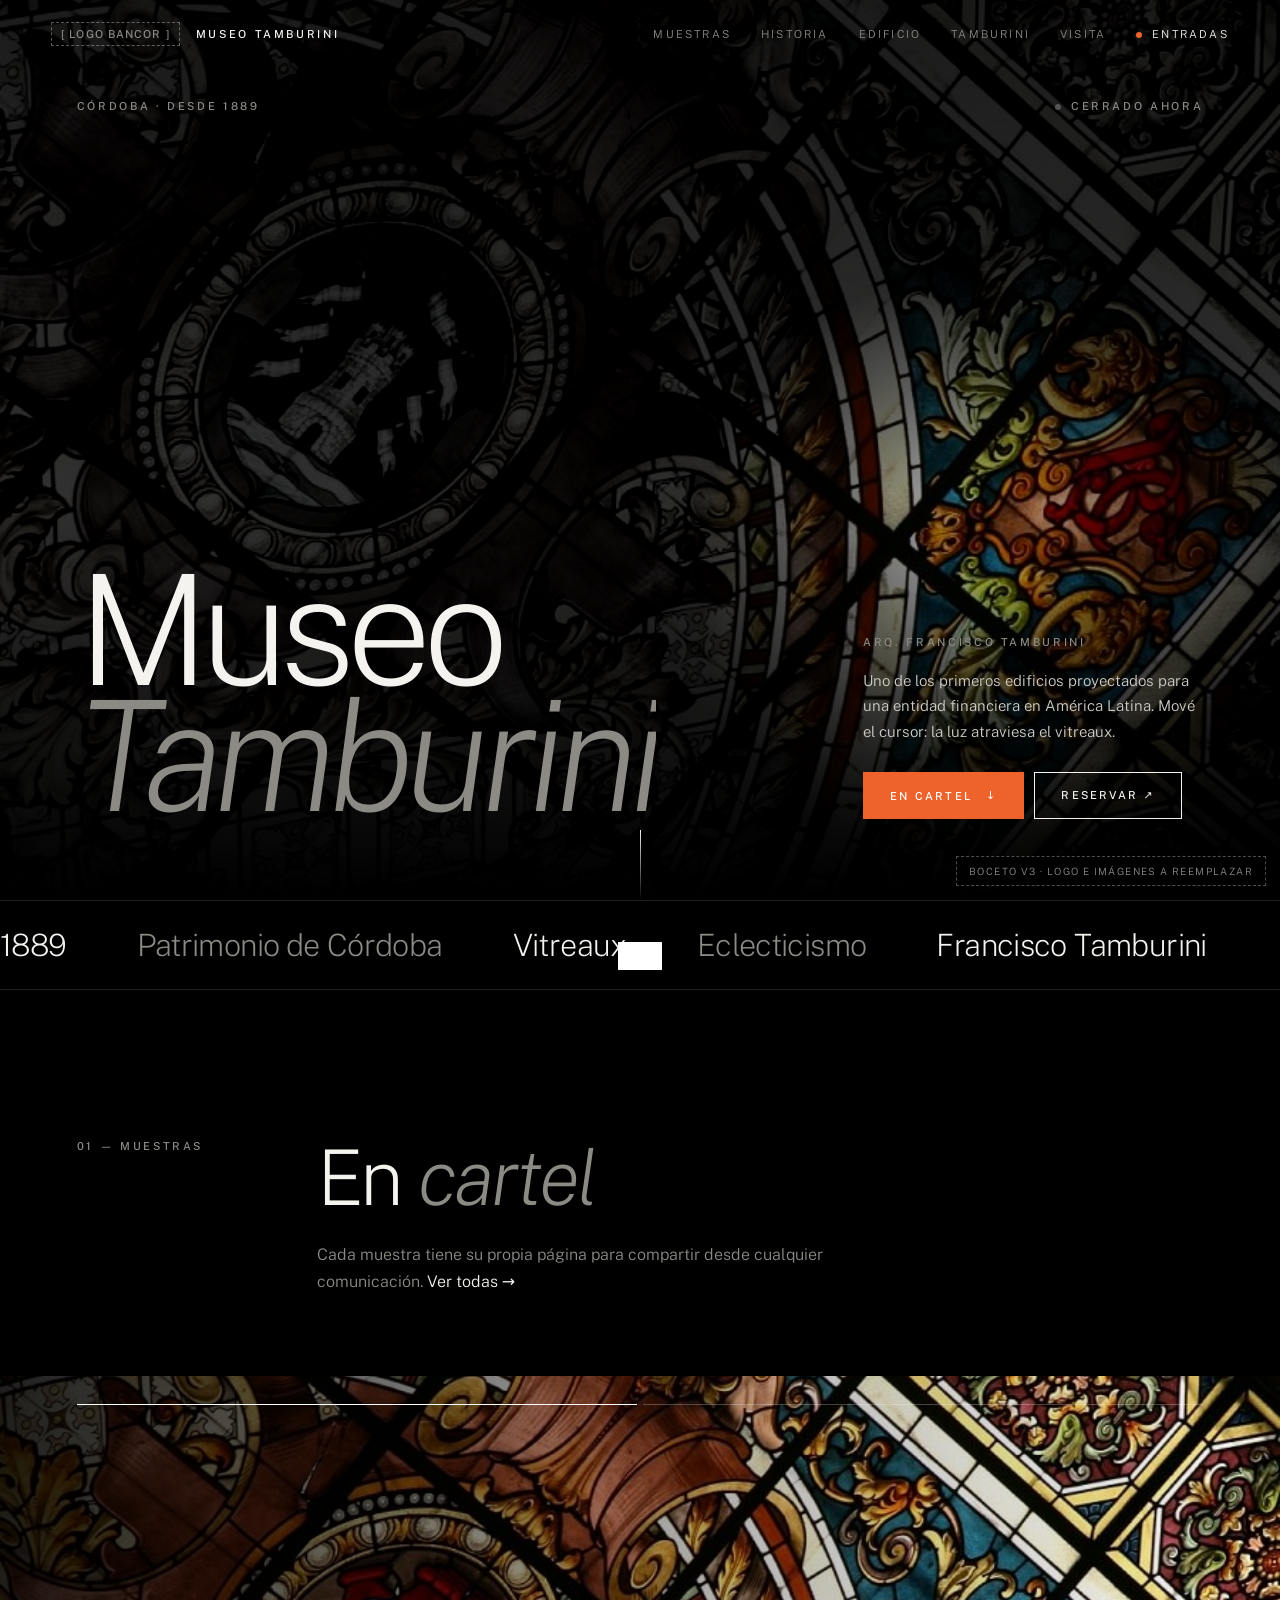
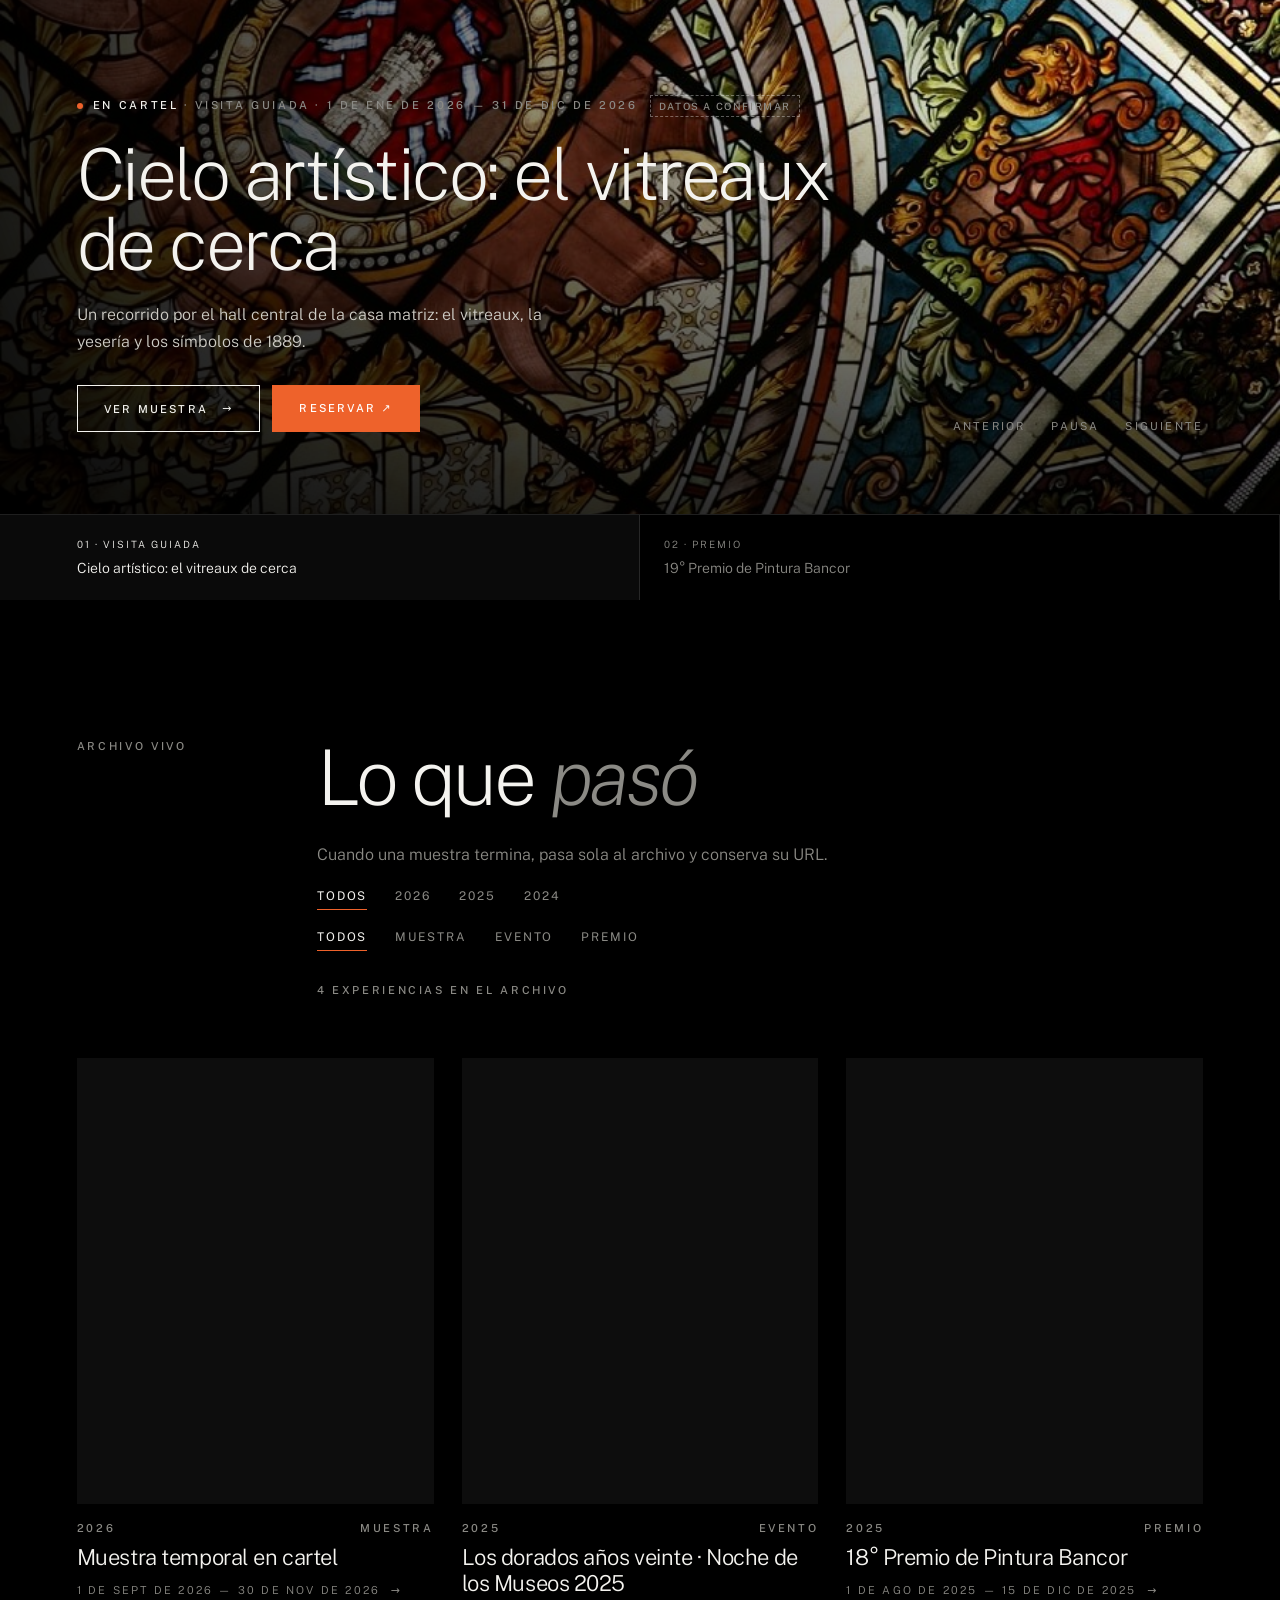
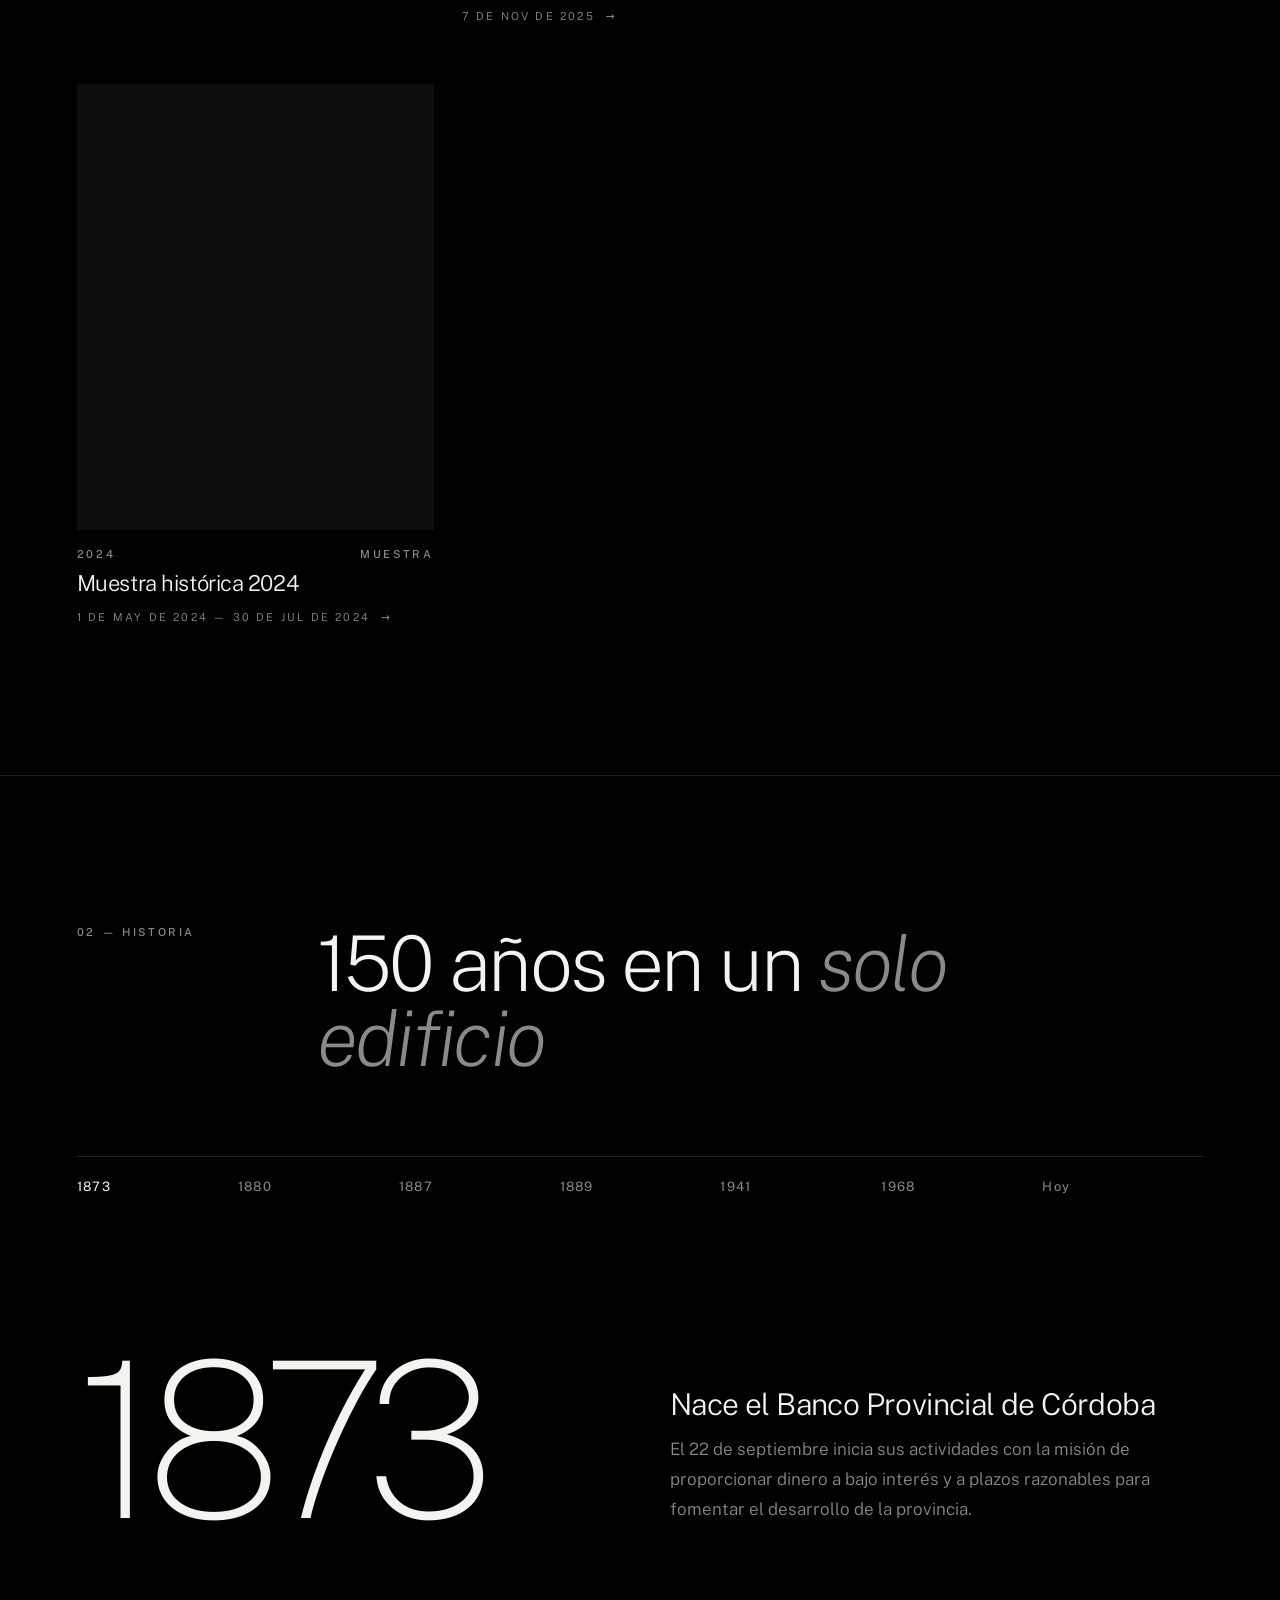
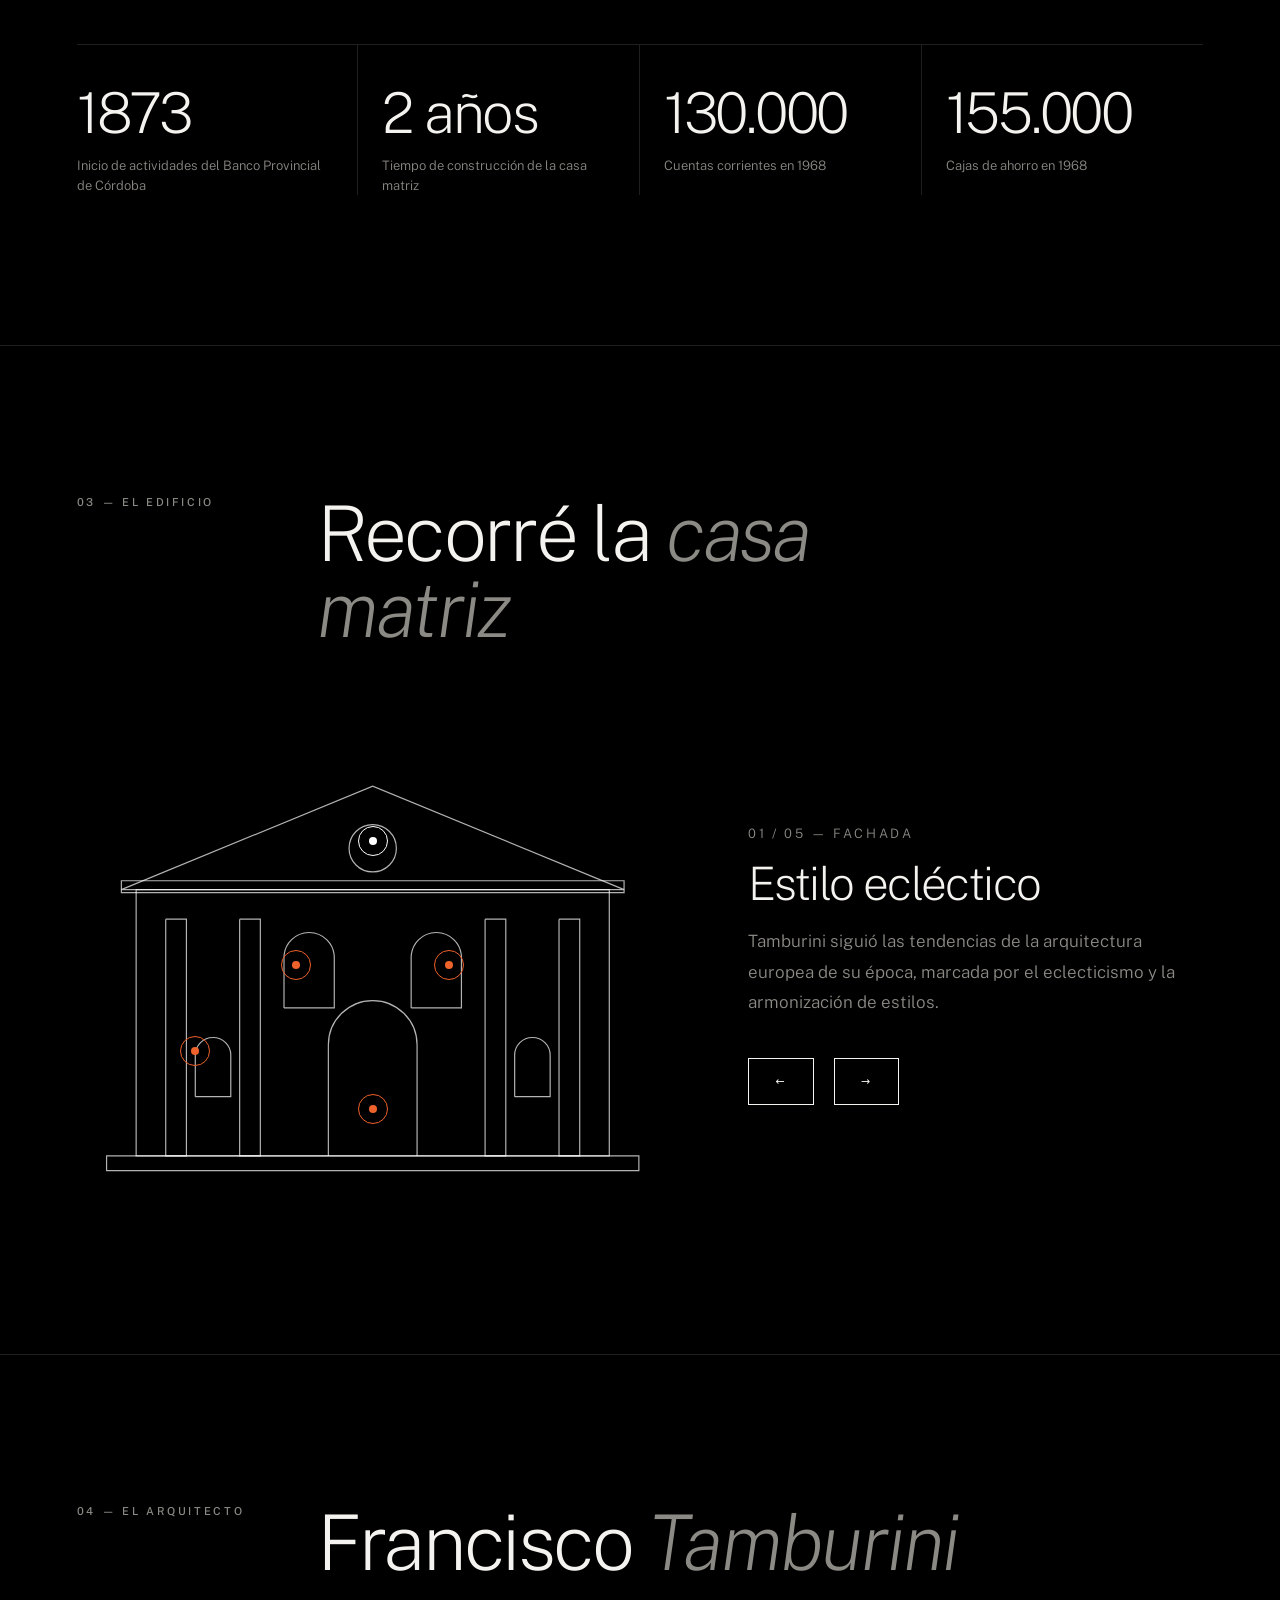
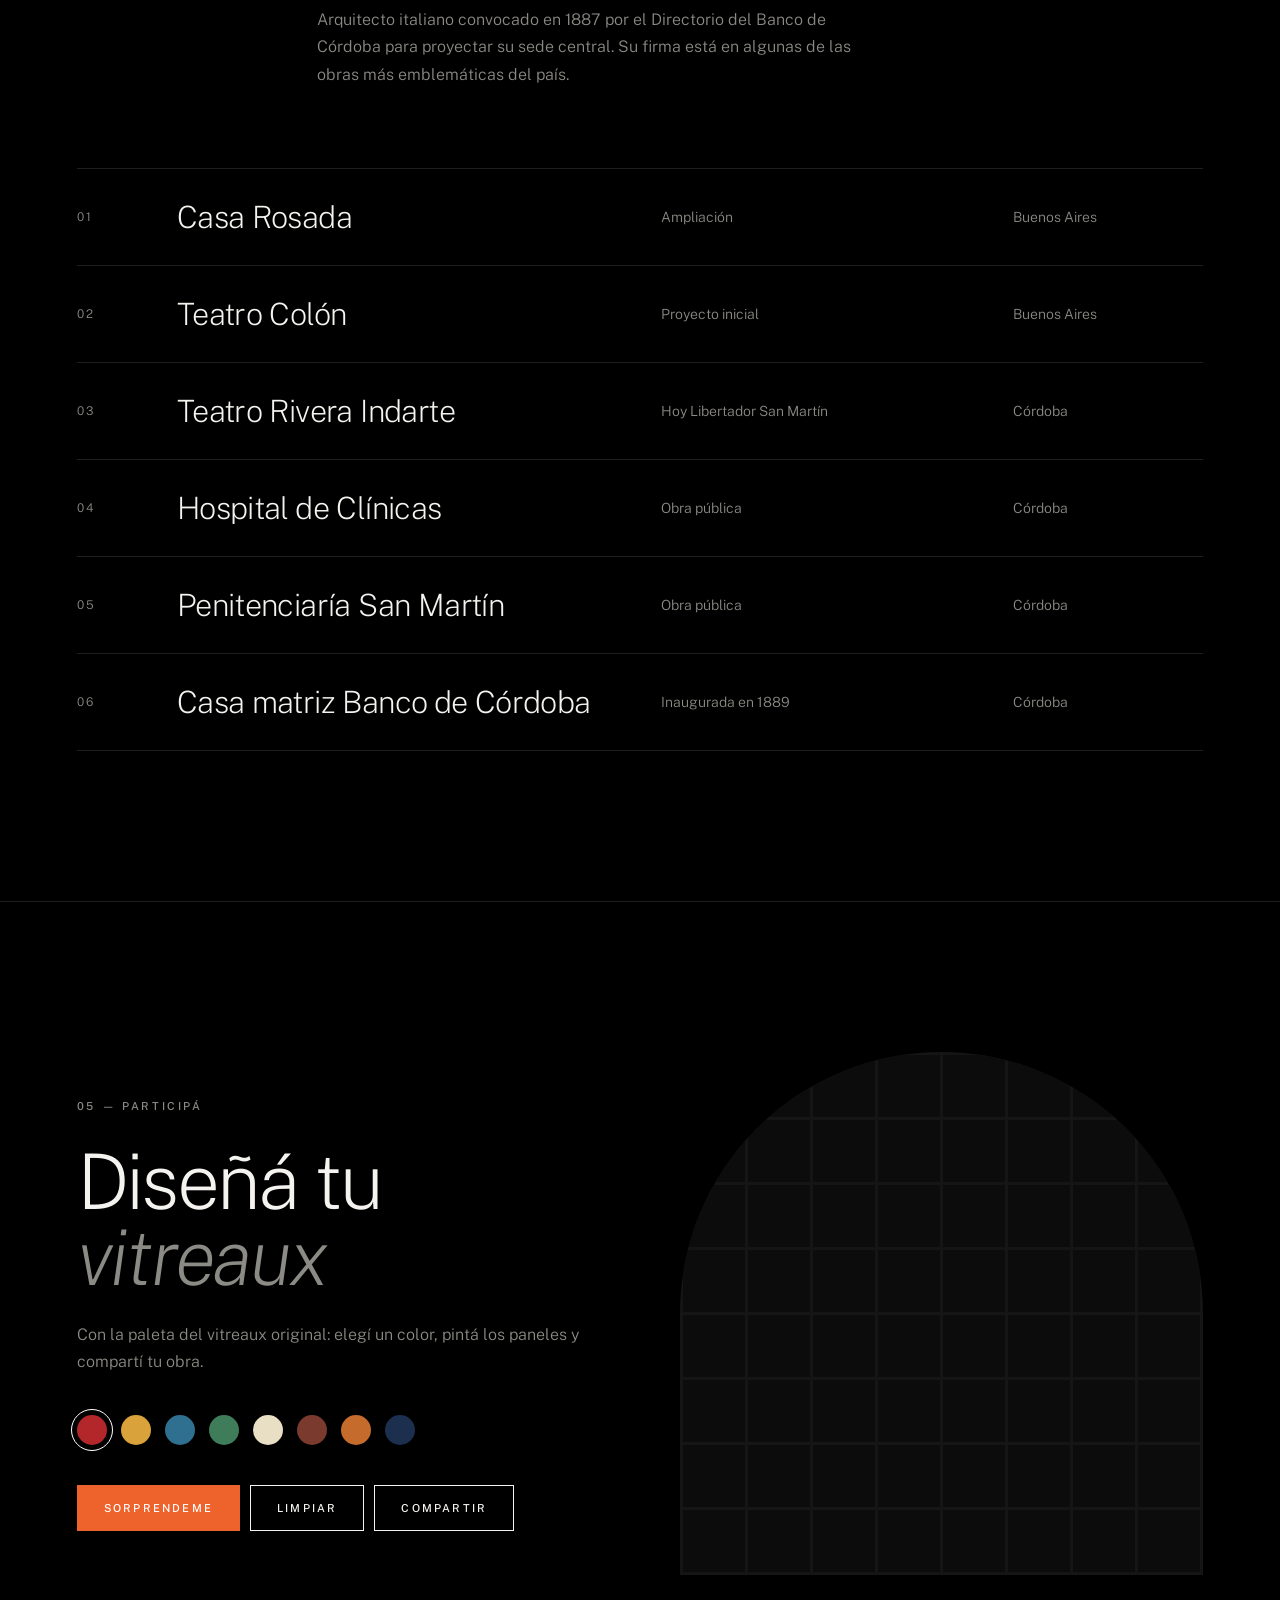
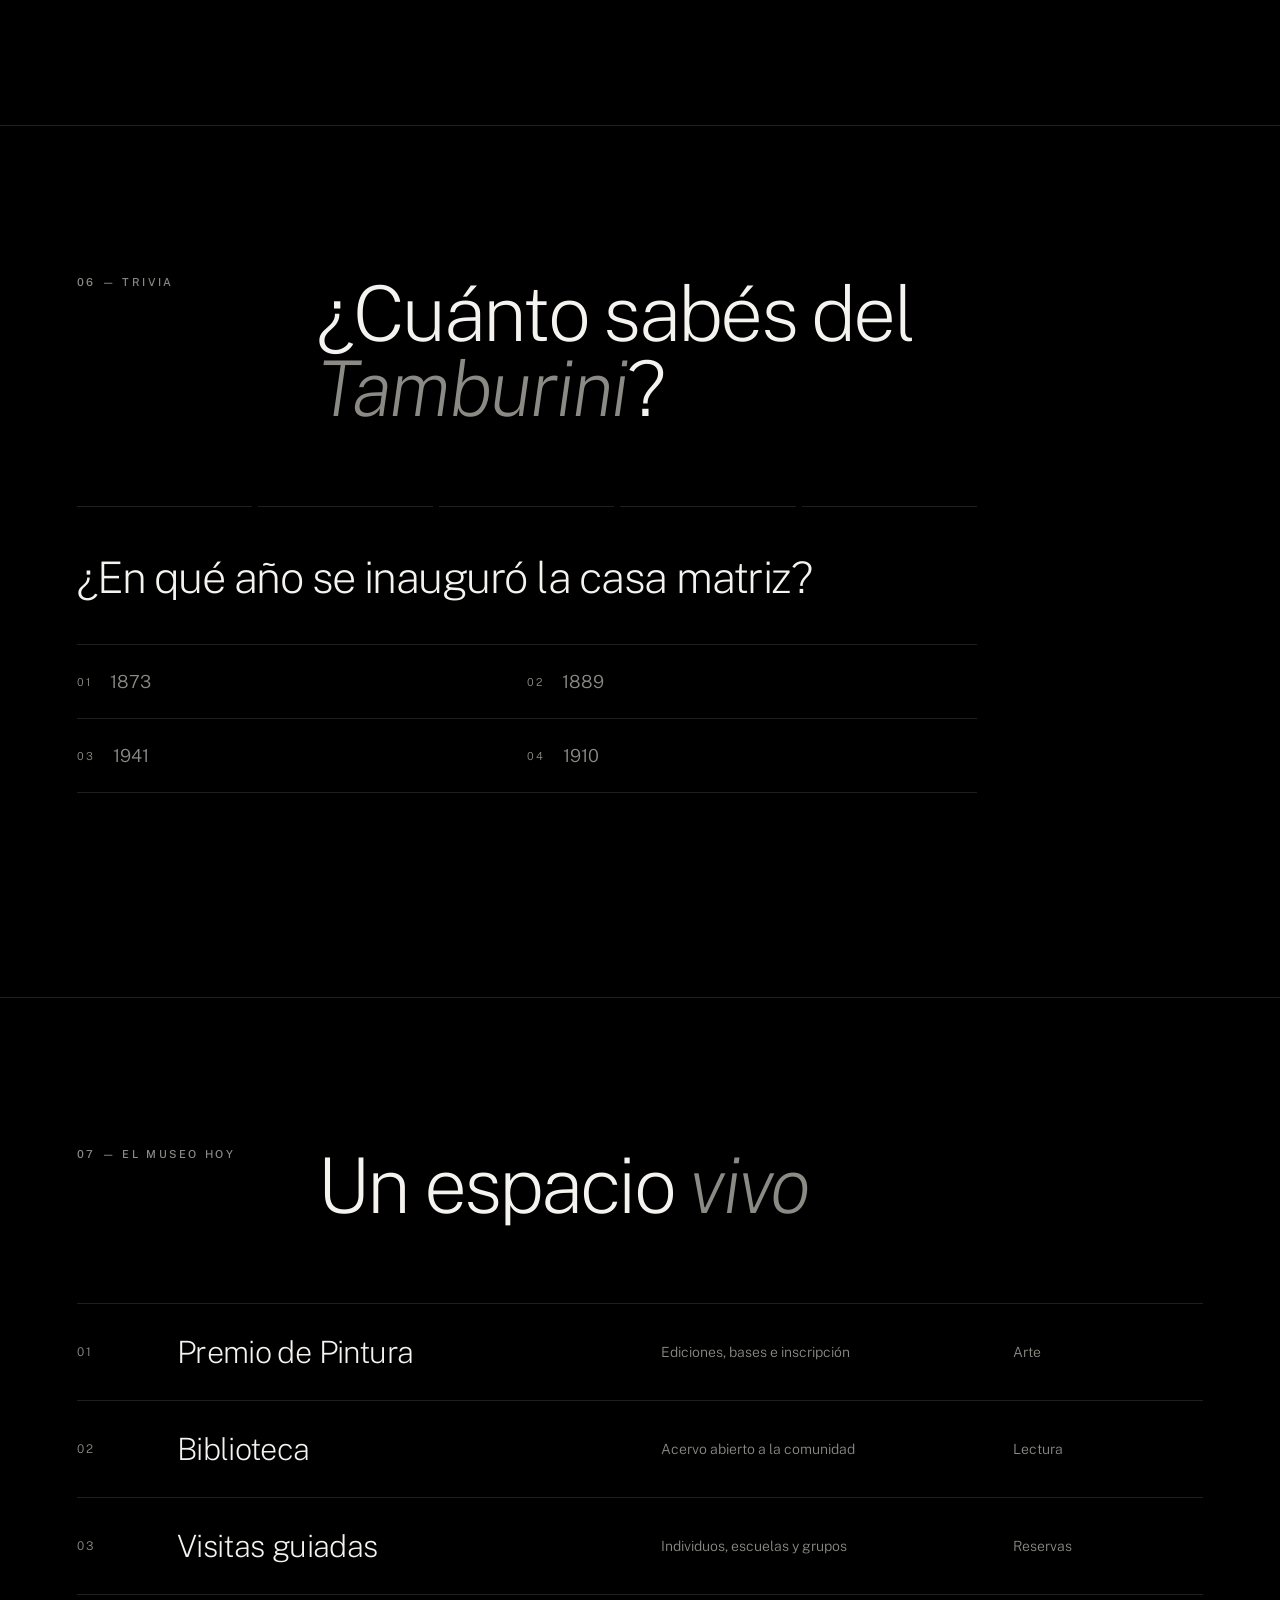
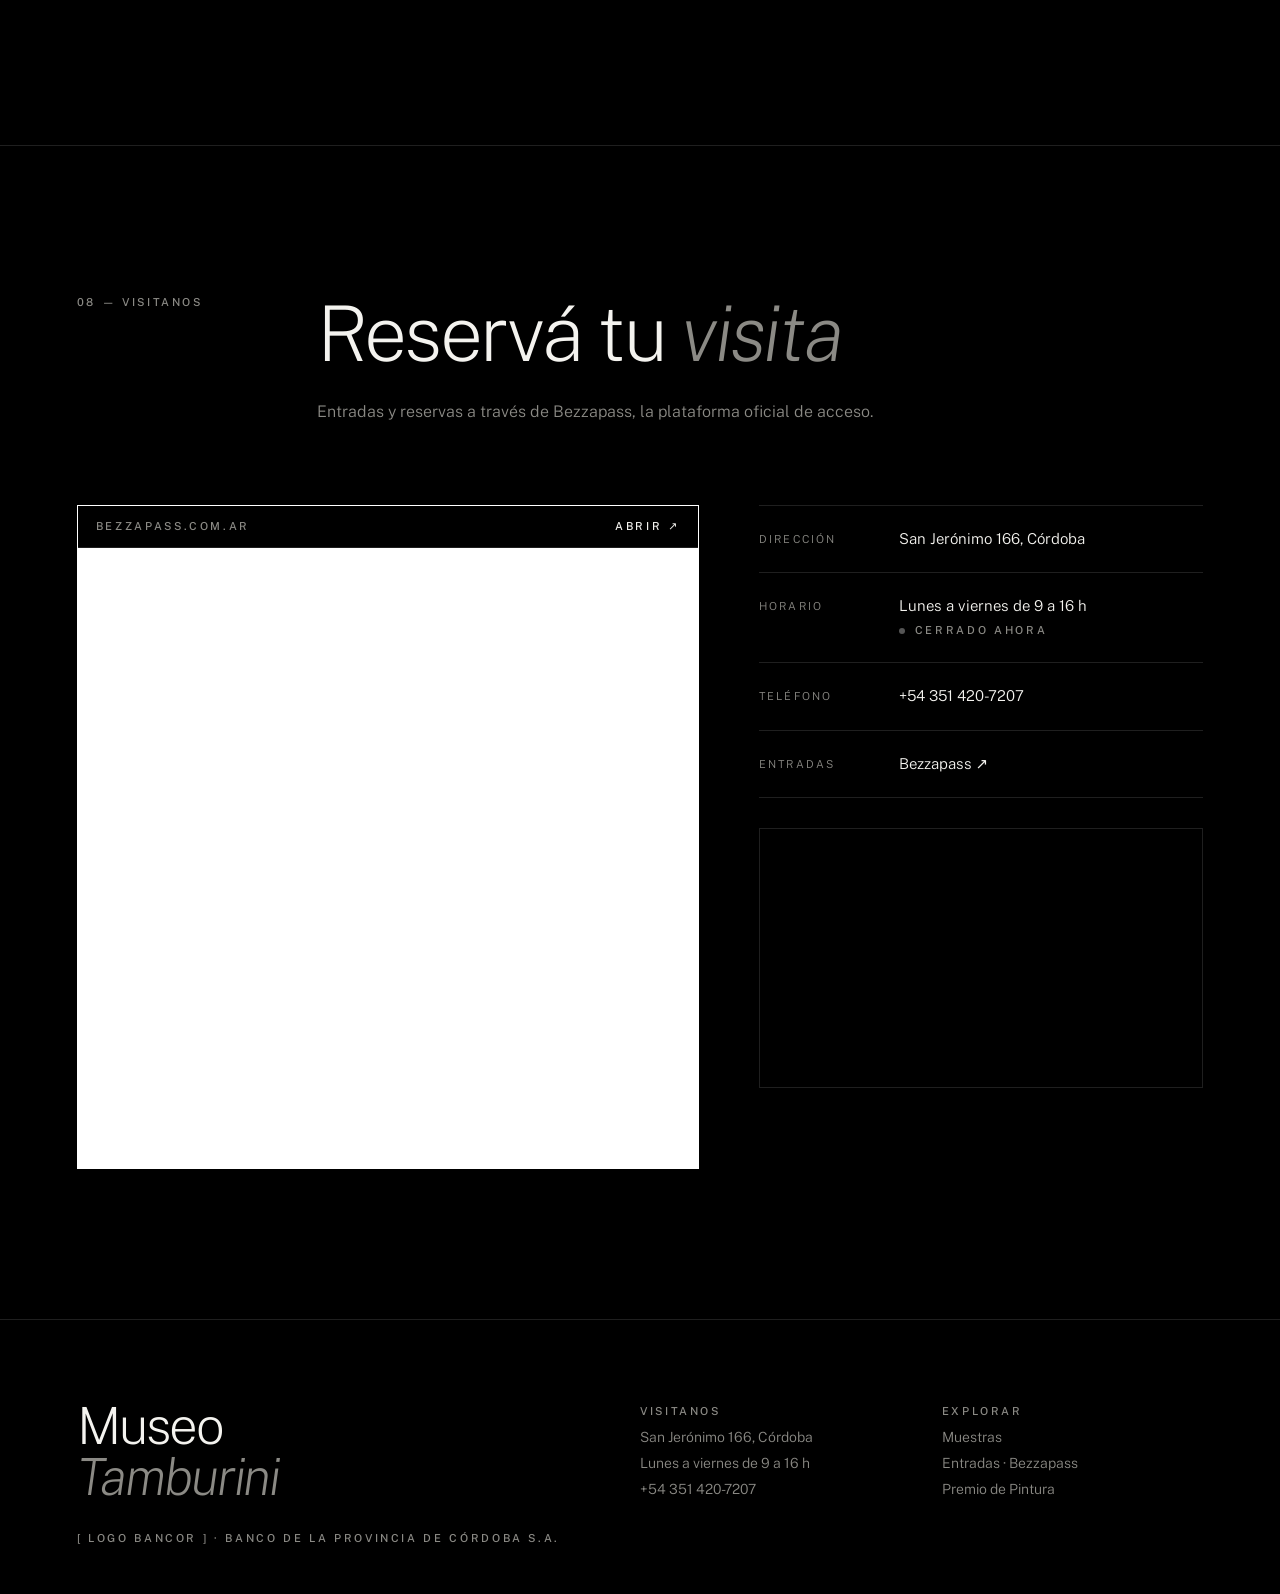
==== index.html @ 2bdc8458 "Add files via upload" ====
<!DOCTYPE html><html lang="es-AR"><head><meta charset="utf-8"><meta name="viewport" content="width=device-width,initial-scale=1">
<title>Museo Tamburini · Córdoba | Bancor</title><meta name="description" content="Museo en la histórica casa matriz del Banco de Córdoba (1889), obra de Francisco Tamburini. Muestras en cartel, archivo, vitreaux y reservas."><link rel="canonical" href="https://www.bancor.com.ar/museo-tamburini/">
<meta name="robots" content="index,follow,max-image-preview:large">
<meta property="og:type" content="website"><meta property="og:locale" content="es_AR"><meta property="og:site_name" content="Museo Arq. Francisco Tamburini">
<meta property="og:title" content="Museo Tamburini · Córdoba | Bancor"><meta property="og:description" content="Museo en la histórica casa matriz del Banco de Córdoba (1889), obra de Francisco Tamburini. Muestras en cartel, archivo, vitreaux y reservas."><meta property="og:url" content="https://www.bancor.com.ar/museo-tamburini/"><meta property="og:image" content="https://www.bancor.com.ar/museo-tamburini/assets/vitreaux.jpg">
<meta name="twitter:card" content="summary_large_image"><meta name="twitter:title" content="Museo Tamburini · Córdoba | Bancor"><meta name="twitter:description" content="Museo en la histórica casa matriz del Banco de Córdoba (1889), obra de Francisco Tamburini. Muestras en cartel, archivo, vitreaux y reservas."><meta name="twitter:image" content="https://www.bancor.com.ar/museo-tamburini/assets/vitreaux.jpg">
<meta name="theme-color" content="#000000"><link rel="preconnect" href="https://fonts.googleapis.com"><link rel="preconnect" href="https://fonts.gstatic.com" crossorigin><link href="https://fonts.googleapis.com/css2?family=Public+Sans:ital,wght@0,100;0,200;0,300;0,400;0,500;1,200;1,300&display=swap" rel="stylesheet"><link rel="stylesheet" href="assets/site.css"><script type="application/ld+json">{"@context": "https://schema.org", "@type": "Museum", "name": "Museo Arq. Francisco Tamburini", "url": "https://www.bancor.com.ar/museo-tamburini/", "telephone": "+54 351 420-7207", "address": {"@type": "PostalAddress", "streetAddress": "San Jerónimo 166", "addressLocality": "Córdoba", "postalCode": "X5000AGD", "addressRegion": "Córdoba", "addressCountry": "AR"}, "geo": {"@type": "GeoCoordinates", "latitude": -31.417767, "longitude": -64.18238}, "description": "Museo en la casa matriz histórica del Banco de Córdoba, obra del arquitecto Francisco Tamburini inaugurada en 1889.", "openingHours": "Mo-Fr 09:00-16:00", "image": "https://www.bancor.com.ar/museo-tamburini/assets/vitreaux.jpg", "parentOrganization": {"@type": "Organization", "name": "Banco de la Provincia de Córdoba S.A.", "url": "https://www.bancor.com.ar/"}, "event": [{"@type": "Event", "name": "19° Premio de Pintura Bancor", "url": "https://www.bancor.com.ar/museo-tamburini/muestras/19-premio-pintura-bancor-2026/", "startDate": "2026-08-18", "endDate": "2026-12-15"}, {"@type": "Event", "name": "Cielo artístico: el vitreaux de cerca", "url": "https://www.bancor.com.ar/museo-tamburini/muestras/cielo-artistico-el-vitreaux-de-cerca/", "startDate": "2026-01-01", "endDate": "2026-12-31"}, {"@type": "Event", "name": "Muestra temporal en cartel", "url": "https://www.bancor.com.ar/museo-tamburini/muestras/muestra-temporal-2026/", "startDate": "2026-09-01", "endDate": "2026-11-30"}]}</script></head><body><div id="prog"></div><header class="hdr"><a class="brand" href="./"><span class="logo">[ LOGO BANCOR ]</span><span>Museo Tamburini</span></a>
<nav><a href="muestras/">Muestras</a><a href="#historia">Historia</a><a href="#edificio">Edificio</a><a href="#tamburini">Tamburini</a><a href="#visita">Visita</a>
<a class="cta ln" href="https://bezzapass.com.ar/" target="_blank" rel="noopener"><span class="dot"></span>Entradas</a></nav></header><section id="hero" aria-label="Vitreaux del hall central"><div class="h-layer h-base"></div><div class="h-layer h-light"></div><div class="h-tiles"></div><div class="h-fade"></div>
<div class="h-top lbl"><span>Córdoba · Desde 1889</span><span data-open></span></div>
<div class="h-txt"><h1><span class="l"><span>Museo</span></span><span class="l"><span style="animation-delay:.18s"><em>Tamburini</em></span></span></h1>
<div class="h-side"><span class="lbl">Arq. Francisco Tamburini</span><p>Uno de los primeros edificios proyectados para una entidad financiera en América Latina. Mové el cursor: la luz atraviesa el vitreaux.</p>
<div style="display:flex;gap:10px;flex-wrap:wrap"><a class="btn acc" href="#muestras">En cartel <span class="ar">↓</span></a><a class="btn" href="https://bezzapass.com.ar/" target="_blank" rel="noopener">Reservar ↗</a></div></div></div><div class="scroll-ln"></div></section>
<div class="marq"><div class="tr" id="mq"></div></div>

<section class="s" id="muestras"><div class="s-head"><span class="lbl reveal">01 — Muestras</span><div><h2 class="reveal">En <em>cartel</em></h2>
<p class="lead reveal">Cada muestra tiene su propia página para compartir desde cualquier comunicación. <a class="ln" style="color:var(--fg)" href="muestras/">Ver todas →</a></p></div></div>
<div class="stage" id="stage"><div class="bars"></div><div class="ctrl"><button id="sPrev">Anterior</button><button id="sPlay">Pausa</button><button id="sNext">Siguiente</button></div></div>
<div class="idx" id="idx"></div>
<div id="archivo" style="padding-top:140px"><div class="s-head" style="margin-bottom:20px"><span class="lbl reveal">Archivo vivo</span><div><h2 class="reveal">Lo que <em>pasó</em></h2>
<p class="lead reveal">Cuando una muestra termina, pasa sola al archivo y conserva su URL.</p><div class="filters" id="fYear"></div><div class="filters" id="fType"></div><div class="count" id="aCount"></div></div></div>
<div class="agrid" id="agrid" data-limit="6"></div></div></section>

<section class="s" id="historia"><div class="s-head"><span class="lbl reveal">02 — Historia</span><h2 class="reveal">150 años en un <em>solo edificio</em></h2></div>
<div class="reveal"><div class="tl-years" id="tlyears"></div><div class="tl-card" id="tlcard"></div></div>
<div class="stats"><div class="stat reveal"><div class="v" data-n="1873">0</div><div class="l">Inicio de actividades del Banco Provincial de Córdoba</div></div>
<div class="stat reveal"><div class="v"><span data-n="2">0</span> años</div><div class="l">Tiempo de construcción de la casa matriz</div></div>
<div class="stat reveal"><div class="v" data-n="130000">0</div><div class="l">Cuentas corrientes en 1968</div></div>
<div class="stat reveal"><div class="v" data-n="155000">0</div><div class="l">Cajas de ahorro en 1968</div></div></div></section>

<section class="s" id="edificio"><div class="s-head"><span class="lbl reveal">03 — El edificio</span><h2 class="reveal">Recorré la <em>casa matriz</em></h2></div>
<div class="exp"><div class="facade reveal" id="facade"><svg viewBox="0 0 400 320" fill="none" stroke="rgba(255,255,255,.7)" stroke-width=".8">
<path class="dr" d="M40 110H360V290H40Z"/><path class="dr" d="M30 110L200 40L370 110Z"/><path class="dr" d="M30 104H370V112H30Z"/><circle class="dr" cx="200" cy="82" r="16"/>
<path class="dr" d="M60 130h14v160H60zM110 130h14v160h-14zM276 130h14v160h-14zM326 130h14v160h-14z"/><path class="dr" d="M170 290V215a30 30 0 0 1 60 0V290"/>
<path class="dr" d="M140 190V156a17 17 0 0 1 34 0V190ZM226 190V156a17 17 0 0 1 34 0V190Z"/><path class="dr" d="M80 250V222a12 12 0 0 1 24 0V250ZM296 250V222a12 12 0 0 1 24 0V250Z"/><path class="dr" d="M20 290H380V300H20Z"/></svg></div>
<div class="hs-p reveal"><div id="hsp"></div><div class="hs-nav"><button class="btn" id="hsPrev">←</button><button class="btn" id="hsNext">→</button></div></div></div></section>

<section class="s" id="tamburini"><div class="s-head"><span class="lbl reveal">04 — El arquitecto</span><div><h2 class="reveal">Francisco <em>Tamburini</em></h2>
<p class="lead reveal">Arquitecto italiano convocado en 1887 por el Directorio del Banco de Córdoba para proyectar su sede central. Su firma está en algunas de las obras más emblemáticas del país.</p></div></div>
<div class="list reveal"><div class="row"><span class="i">01</span><span class="t">Casa Rosada</span><span class="d">Ampliación</span><span class="c">Buenos Aires</span><span class="a">→</span></div><div class="row"><span class="i">02</span><span class="t">Teatro Colón</span><span class="d">Proyecto inicial</span><span class="c">Buenos Aires</span><span class="a">→</span></div><div class="row"><span class="i">03</span><span class="t">Teatro Rivera Indarte</span><span class="d">Hoy Libertador San Martín</span><span class="c">Córdoba</span><span class="a">→</span></div><div class="row"><span class="i">04</span><span class="t">Hospital de Clínicas</span><span class="d">Obra pública</span><span class="c">Córdoba</span><span class="a">→</span></div><div class="row"><span class="i">05</span><span class="t">Penitenciaría San Martín</span><span class="d">Obra pública</span><span class="c">Córdoba</span><span class="a">→</span></div><div class="row"><span class="i">06</span><span class="t">Casa matriz Banco de Córdoba</span><span class="d">Inaugurada en 1889</span><span class="c">Córdoba</span><span class="a">→</span></div></div></section>

<section class="s" id="vitreaux"><div class="maker"><div><span class="lbl reveal">05 — Participá</span><h2 class="reveal" style="margin-top:30px">Diseñá tu <em>vitreaux</em></h2>
<p class="lead reveal">Con la paleta del vitreaux original: elegí un color, pintá los paneles y compartí tu obra.</p><div class="pal" id="pal"></div>
<div style="display:flex;gap:10px;flex-wrap:wrap"><button class="btn acc" id="rnd">Sorprendeme</button><button class="btn" id="clr">Limpiar</button><button class="btn" id="shr">Compartir</button></div></div>
<div class="vgrid reveal" id="vgrid"></div></div></section>

<section class="s" id="trivia"><div class="s-head"><span class="lbl reveal">06 — Trivia</span><h2 class="reveal">¿Cuánto sabés del <em>Tamburini</em>?</h2></div><div class="qbox reveal" id="qbox"></div></section>

<section class="s" id="hoy"><div class="s-head"><span class="lbl reveal">07 — El museo hoy</span><h2 class="reveal">Un espacio <em>vivo</em></h2></div>
<div class="list reveal"><a class="row" href="https://www.bancor.com.ar/institucional/museo-tamburini/premio-pintura" target="_blank" rel="noopener"><span class="i">01</span><span class="t">Premio de Pintura</span><span class="d">Ediciones, bases e inscripción</span><span class="c">Arte</span><span class="a">↗</span></a>
<div class="row"><span class="i">02</span><span class="t">Biblioteca</span><span class="d">Acervo abierto a la comunidad</span><span class="c">Lectura</span><span class="a">→</span></div>
<a class="row" href="#visita"><span class="i">03</span><span class="t">Visitas guiadas</span><span class="d">Individuos, escuelas y grupos</span><span class="c">Reservas</span><span class="a">→</span></a></div></section>

<section class="s" id="visita"><div class="s-head"><span class="lbl reveal">08 — Visitanos</span><div><h2 class="reveal">Reservá tu <em>visita</em></h2><p class="lead reveal">Entradas y reservas a través de Bezzapass, la plataforma oficial de acceso.</p></div></div>
<div class="bz"><div class="bzframe reveal"><div class="bzbar"><span class="lbl">bezzapass.com.ar</span><a class="lbl ln" style="color:var(--fg)" href="https://bezzapass.com.ar/" target="_blank" rel="noopener">Abrir ↗</a></div>
<iframe id="bzif" src="https://bezzapass.com.ar/" title="Bezzapass · Reservas Museo Tamburini" loading="lazy" allow="payment"></iframe>
<div class="bzfb" id="bzfb"><span class="lbl">Reservas</span><h3 style="font-size:clamp(30px,3vw,46px)">Reservá en <em>Bezzapass</em></h3><a class="btn acc" href="https://bezzapass.com.ar/" target="_blank" rel="noopener">Ir a Bezzapass ↗</a></div></div>
<div class="reveal"><div class="dl"><div><span class="k">Dirección</span><span>San Jerónimo 166, Córdoba</span></div><div><span class="k">Horario</span><span>Lunes a viernes de 9 a 16 h<br><span class="lbl" data-open></span></span></div>
<div><span class="k">Teléfono</span><span>+54 351 420-7207</span></div><div><span class="k">Entradas</span><span><a class="ln" href="https://bezzapass.com.ar/" target="_blank" rel="noopener">Bezzapass ↗</a></span></div></div>
<div class="map"><iframe loading="lazy" title="Mapa" src="https://www.openstreetmap.org/export/embed.html?bbox=-64.1864%2C-31.4200%2C-64.1784%2C-31.4155&amp;layer=mapnik&amp;marker=-31.417767%2C-64.18238"></iframe></div></div></div></section><footer><div><div class="big">Museo<br><em style="color:var(--mute);font-style:italic">Tamburini</em></div><p class="lbl" style="margin-top:30px">[ LOGO BANCOR ] · Banco de la Provincia de Córdoba S.A.</p></div>
<div><span class="lbl">Visitanos</span><a href="https://maps.google.com/?q=-31.417767,-64.18238" target="_blank" rel="noopener">San Jerónimo 166, Córdoba</a><a>Lunes a viernes de 9 a 16 h</a><a href="tel:+54351420-7207">+54 351 420-7207</a></div>
<div><span class="lbl">Explorar</span><a href="muestras/">Muestras</a><a href="https://bezzapass.com.ar/" target="_blank" rel="noopener">Entradas · Bezzapass</a><a href="https://www.bancor.com.ar/institucional/museo-tamburini/premio-pintura" target="_blank" rel="noopener">Premio de Pintura</a></div></footer>
<div class="toast" id="toast"></div><div class="note">Boceto v3 · logo e imágenes a reemplazar</div><script>window.SITE={"page": "home", "root": "", "vit": "assets/vitreaux.jpg", "preview": false, "data": {"config": {"base_url": "https://www.bancor.com.ar/museo-tamburini", "museo": "Museo Arq. Francisco Tamburini", "direccion": "San Jerónimo 166", "ciudad": "Córdoba", "cp": "X5000AGD", "pais": "AR", "lat": -31.417767, "lng": -64.18238, "telefono": "+54 351 420-7207", "horario": "Lunes a viernes de 9 a 16 h", "bezzapass": "https://bezzapass.com.ar/"}, "muestras": [{"slug": "19-premio-pintura-bancor-2026", "tipo": "Premio", "titulo": "19° Premio de Pintura Bancor", "bajada": "Convocatoria abierta en las categorías Pintura y Muralismo.", "cuerpo": ["El Premio de Pintura Bancor llega a su edición número 19 con dos categorías: Pintura y Muralismo.", "En la página oficial del premio se pueden consultar las condiciones, descargar los reglamentos y acceder al sistema de inscripción."], "desde": "2026-08-18", "hasta": "2026-12-15", "horario": "", "entrada": "Inscripción online", "img": "https://images.unsplash.com/photo-1513364776144-60967b0f800f?auto=format&fit=crop&w=1800&q=70", "gal": ["https://images.unsplash.com/photo-1460661419201-fd4cecdf8a8b?auto=format&fit=crop&w=1400&q=70", "https://images.unsplash.com/photo-1541961017774-22349e4a1262?auto=format&fit=crop&w=1400&q=70"], "cta": {"label": "Bases e inscripción", "url": "https://www.bancor.com.ar/institucional/museo-tamburini/premio-pintura"}, "keywords": ["premio de pintura", "muralismo", "concurso de arte Córdoba", "Bancor"], "ph": true}, {"slug": "cielo-artistico-el-vitreaux-de-cerca", "tipo": "Visita guiada", "titulo": "Cielo artístico: el vitreaux de cerca", "bajada": "Un recorrido por el hall central de la casa matriz: el vitreaux, la yesería y los símbolos de 1889.", "cuerpo": ["La casa matriz del Banco de Córdoba fue inaugurada el 17 de mayo de 1889 con proyecto del arquitecto italiano Francisco Tamburini.", "Su interior, con decoración inspirada en el Palacio de Versalles, conserva un imponente vitreaux en el techo del hall central de las antiguas cajas de atención al público, acompañado de molduras y yesería de Arturo Nembrini Gonzaga.", "La visita propone mirar hacia arriba y descubrir los simbolismos de una obra pensada para transmitir el progreso económico de su época."], "desde": "2026-01-01", "hasta": "2026-12-31", "horario": "Lunes a viernes de 9 a 16 h", "entrada": "Con reserva en Bezzapass", "img": "__VITREAUX__", "gal": ["__VITREAUX__"], "keywords": ["vitreaux", "patrimonio Córdoba", "visita guiada", "Tamburini"], "ph": true}, {"slug": "muestra-temporal-2026", "tipo": "Muestra", "titulo": "Muestra temporal en cartel", "bajada": "Espacio para la muestra activa: obra, artista, curaduría y video de presentación.", "cuerpo": ["Texto curatorial a completar por el museo."], "desde": "2026-09-01", "hasta": "2026-11-30", "horario": "Lunes a viernes de 9 a 16 h", "entrada": "Con reserva en Bezzapass", "img": "https://images.unsplash.com/photo-1554907984-15263bfd63bd?auto=format&fit=crop&w=1800&q=70", "gal": ["https://images.unsplash.com/photo-1577083552431-6e5fd01988ec?auto=format&fit=crop&w=1400&q=70"], "video": "", "keywords": ["muestra", "arte Córdoba"], "ph": true}, {"slug": "noche-de-los-museos-2025-los-dorados-anos-veinte", "tipo": "Evento", "titulo": "Los dorados años veinte · Noche de los Museos 2025", "bajada": "Una noche que recreó el espíritu de los años veinte, cuando el Banco transitaba su cincuentenario.", "cuerpo": ["Bajo la consigna «El futuro de los museos en constante cambio», el Museo Tamburini invitó a las familias cordobesas a una noche que combinó ficción literaria, música y danza para explorar las transformaciones sociales y culturales de aquella década.", "A 100 años de la publicación de «El Gran Gatsby», el público vivió una adaptación libre de la novela de F. Scott Fitzgerald con artistas cordobeses dirigidos por Carolina Gallardo.", "La programación sumó a la Small Jazz Band con la Escuela Córdoba Swing, el Coro Bancor, una muestra de autos antiguos y un recorrido por la historia del Banco en los años veinte, con avistaje del cielo artístico con telescopios."], "programa": [["20:00 – 01:00", "Exposición del Museo Itinerante de la Asociación Cordobesa de Coleccionistas de Autos Antiguos"], ["20:15 y 22:30", "Coro Bancor, a cargo de María Emilia Puebla"], ["20:30 y 22:45", "Puesta escénica de «El Gran Gatsby», dirección de Carolina Gallardo"], ["21:00 y 23:15", "Small Jazz Band con la Escuela Córdoba Swing"], ["21:30 y 23:45", "Visita «Historia del Banco de Córdoba, década del veinte» y avistaje del cielo artístico con telescopios"]], "desde": "2025-11-07", "hasta": "2025-11-07", "horario": "20:00 a 01:00 h", "entrada": "Libre y gratuita", "gratis": true, "img": "https://images.unsplash.com/photo-1514525253161-7a46d19cd819?auto=format&fit=crop&w=1800&q=70", "gal": ["https://images.unsplash.com/photo-1415201364774-f6f0bb35f28f?auto=format&fit=crop&w=1400&q=70", "https://images.unsplash.com/photo-1493225457124-a3eb161ffa5f?auto=format&fit=crop&w=1400&q=70"], "keywords": ["Noche de los Museos Córdoba", "El Gran Gatsby", "años veinte", "jazz"]}, {"slug": "18-premio-pintura-bancor-2025", "tipo": "Premio", "titulo": "18° Premio de Pintura Bancor", "bajada": "Obras ganadoras y seleccionadas de la edición 18.", "cuerpo": ["Contenido a completar con las obras ganadoras, jurado e imágenes oficiales de la edición."], "desde": "2025-08-01", "hasta": "2025-12-15", "horario": "", "entrada": "", "img": "https://images.unsplash.com/photo-1579783902614-a3fb3927b6a5?auto=format&fit=crop&w=1800&q=70", "gal": [], "keywords": ["premio de pintura", "Bancor"], "ph": true}, {"slug": "muestra-historica-2024", "tipo": "Muestra", "titulo": "Muestra histórica 2024", "bajada": "Registro de ejemplo para el archivo.", "cuerpo": ["Contenido de ejemplo."], "desde": "2024-05-01", "hasta": "2024-07-30", "horario": "", "entrada": "", "img": "https://images.unsplash.com/photo-1536924940846-227afb31e2a5?auto=format&fit=crop&w=1800&q=70", "gal": [], "keywords": [], "ph": true}]}}</script><script src="assets/site.js"></script></body></html>
---- assets/site.css ----
/* Museo Tamburini · cáscara negra minimalista. El color lo pone el patrimonio. */
:root{--bg:#000;--bg2:#0a0a0a;--fg:#f4f3ef;--mute:#8b8a85;--line:rgba(255,255,255,.12);--acc:#ee622b;--verde:#005f5a;--vit:url(vitreaux.jpg)}
*{box-sizing:border-box;margin:0;padding:0}
html{scroll-behavior:smooth}
body{font-family:'Public Sans',system-ui,sans-serif;font-weight:300;background:var(--bg);color:var(--fg);-webkit-font-smoothing:antialiased;overflow-x:hidden}
a{color:inherit;text-decoration:none}
button{font-family:inherit;background:none;border:0;color:inherit;cursor:pointer}
img{display:block;max-width:100%}
::selection{background:var(--acc);color:#fff}
.lbl{font-size:11px;letter-spacing:.24em;text-transform:uppercase;color:var(--mute);font-weight:500}
.lbl b{color:var(--fg);font-weight:500}
.dot{display:inline-block;width:6px;height:6px;border-radius:50%;background:var(--acc);margin-right:10px;vertical-align:middle}
.dot.live{animation:blink 1.6s infinite}@keyframes blink{50%{opacity:.25}}
h1,h2,h3{font-weight:200;letter-spacing:-.035em;line-height:.98}
h2{font-size:clamp(40px,6vw,96px);max-width:14ch}
h2 em,h1 em{font-style:italic;color:var(--mute)}
p.lead{font-size:clamp(16px,1.25vw,19px);line-height:1.7;color:var(--mute);max-width:56ch;margin-top:26px}
.btn{display:inline-flex;align-items:center;gap:14px;padding:16px 26px;border:1px solid var(--fg);font-size:11px;letter-spacing:.2em;text-transform:uppercase;font-weight:500;transition:background .3s,color .3s,border-color .3s}
.btn:hover{background:var(--fg);color:#000}
.btn.acc{background:var(--acc);border-color:var(--acc);color:#fff}
.btn.acc:hover{background:#fff;border-color:#fff;color:#000}
.btn .ar{transition:transform .3s}.btn:hover .ar{transform:translateX(4px)}
.ln{background-image:linear-gradient(currentColor,currentColor);background-size:0 1px;background-repeat:no-repeat;background-position:0 100%;transition:background-size .4s}
.ln:hover{background-size:100% 1px}
/* header */
.hdr{position:fixed;inset:0 0 auto;z-index:100;height:68px;display:flex;align-items:center;justify-content:space-between;padding:0 4vw;transition:background .4s,border-color .4s;border-bottom:1px solid transparent}
.hdr.solid{background:rgba(0,0,0,.86);backdrop-filter:blur(14px);border-color:var(--line)}
.brand{display:flex;align-items:center;gap:16px;font-size:11px;letter-spacing:.24em;text-transform:uppercase;font-weight:500}
.brand .logo{border:1px dashed rgba(255,255,255,.35);padding:5px 9px;color:var(--mute);letter-spacing:.1em}
.hdr nav{display:flex;gap:30px;align-items:center}
.hdr nav a{font-size:11px;letter-spacing:.2em;text-transform:uppercase;color:var(--mute);transition:color .25s}
.hdr nav a:hover{color:var(--fg)}
.hdr nav a.cta{color:var(--fg)}
@media(max-width:960px){.hdr nav a:not(.cta){display:none}}
#prog{position:fixed;top:0;left:0;height:1px;background:var(--acc);z-index:101;width:0}
/* sections */
section.s{padding:150px 6vw;border-top:1px solid var(--line);position:relative}
.s-head{display:grid;grid-template-columns:200px 1fr;gap:40px;margin-bottom:80px}
@media(max-width:800px){.s-head{grid-template-columns:1fr;gap:20px}}
.reveal{opacity:0;transform:translateY(40px);transition:opacity 1.2s cubic-bezier(.2,.7,.2,1),transform 1.2s cubic-bezier(.2,.7,.2,1)}
.reveal.in{opacity:1;transform:none}
/* HERO vitreaux */
#hero{position:relative;height:100vh;min-height:640px;overflow:hidden;background:#000}
.h-layer{position:absolute;inset:-4%;background:var(--vit) center/cover no-repeat;will-change:transform}
.h-base{filter:grayscale(.9) brightness(.28) contrast(1.15);animation:kb 30s ease-in-out infinite alternate}
.h-light{filter:saturate(1.25) brightness(1.08);animation:kb 30s ease-in-out infinite alternate;
 -webkit-mask-image:radial-gradient(circle var(--r,300px) at var(--x,50%) var(--y,45%),#000 0%,rgba(0,0,0,.55) 45%,transparent 100%);
 mask-image:radial-gradient(circle var(--r,300px) at var(--x,50%) var(--y,45%),#000 0%,rgba(0,0,0,.55) 45%,transparent 100%)}
@keyframes kb{from{transform:scale(1.04) translate(0,0)}to{transform:scale(1.14) translate(-2%,-1.5%)}}
.h-tiles{position:absolute;inset:0;display:grid;grid-template-columns:repeat(12,1fr);grid-template-rows:repeat(8,1fr);pointer-events:none}
.h-tiles i{background:#000;animation:tile 1.1s cubic-bezier(.6,0,.2,1) forwards}
@keyframes tile{to{opacity:0;transform:scale(.92)}}
.h-fade{position:absolute;inset:0;background:linear-gradient(0deg,#000 0%,rgba(0,0,0,.2) 45%,rgba(0,0,0,.55) 100%);pointer-events:none}
.h-txt{position:absolute;left:6vw;right:6vw;bottom:9vh;z-index:3;display:flex;justify-content:space-between;align-items:flex-end;gap:40px;flex-wrap:wrap}
#hero h1{font-size:clamp(60px,12vw,210px);font-weight:200;line-height:.82;letter-spacing:-.06em}
#hero h1 .l{display:block;overflow:hidden}
#hero h1 .l span{display:block;transform:translateY(105%);animation:rise 1.4s cubic-bezier(.2,.8,.2,1) forwards}
@keyframes rise{to{transform:none}}
.h-side{max-width:340px;opacity:0;animation:fin 1.2s 1.6s forwards}
.h-side p{font-size:15px;line-height:1.7;color:#cfcdc6;margin:18px 0 28px}
@keyframes fin{to{opacity:1}}
.h-top{position:absolute;top:100px;left:6vw;right:6vw;display:flex;justify-content:space-between;z-index:3;opacity:0;animation:fin 1s 1.2s forwards}
.scroll-ln{position:absolute;left:50%;bottom:0;width:1px;height:70px;background:linear-gradient(var(--fg),transparent);z-index:3;animation:sl 2.2s infinite}
@keyframes sl{0%{transform:scaleY(0);transform-origin:top}50%{transform:scaleY(1);transform-origin:top}51%{transform-origin:bottom}100%{transform:scaleY(0);transform-origin:bottom}}
/* marquee */
.marq{overflow:hidden;border-top:1px solid var(--line);padding:26px 0}
.marq .tr{display:flex;width:max-content;animation:mq 50s linear infinite}
.marq span{font-size:clamp(20px,2.4vw,34px);font-weight:200;letter-spacing:-.02em;padding-right:70px;white-space:nowrap;color:var(--mute)}
.marq span:nth-child(odd){color:var(--fg)}
@keyframes mq{to{transform:translateX(-50%)}}
/* STAGE muestras activas */
.stage{position:relative;height:min(82vh,760px);overflow:hidden;background:#0d0d0d;margin:0 -6vw}
.slide{position:absolute;inset:0;opacity:0;transition:opacity 1.2s ease;pointer-events:none}
.slide.on{opacity:1;pointer-events:auto}
.slide .bg{position:absolute;inset:0;background:#111 center/cover no-repeat;transform:scale(1.12)}
.slide.on .bg{animation:kb2 9s linear forwards}
@keyframes kb2{to{transform:scale(1)}}
.slide video{position:absolute;inset:0;width:100%;height:100%;object-fit:cover}
.slide .sh{position:absolute;inset:0;background:linear-gradient(90deg,rgba(0,0,0,.88),rgba(0,0,0,.25) 60%,transparent),linear-gradient(0deg,rgba(0,0,0,.75),transparent 55%)}
.slide .ct{position:absolute;left:6vw;bottom:11%;right:30%;z-index:2}
@media(max-width:800px){.slide .ct{right:6vw}}
.slide h3{font-size:clamp(38px,5.6vw,92px);margin:22px 0}
.slide h3 .w{display:inline-block;opacity:0;transform:translateY(30px)}
.slide.on h3 .w{animation:rise2 1s cubic-bezier(.2,.8,.2,1) forwards}
@keyframes rise2{to{opacity:1;transform:none}}
.slide p{color:#cfcdc6;line-height:1.7;max-width:52ch;margin-bottom:30px}
.slide .acts{display:flex;gap:12px;flex-wrap:wrap}
.bars{position:absolute;top:28px;left:6vw;right:6vw;display:flex;gap:6px;z-index:5}
.bars i{flex:1;height:1px;background:rgba(255,255,255,.25);overflow:hidden}
.bars i span{display:block;height:100%;width:0;background:#fff}
.bars i.done span{width:100%}.bars i.cur span{animation:bar 8s linear forwards}
.paused .bars i.cur span{animation-play-state:paused}
@keyframes bar{to{width:100%}}
.ctrl{position:absolute;right:6vw;bottom:11%;z-index:5;display:flex;gap:26px}
.ctrl button{font-size:11px;letter-spacing:.2em;text-transform:uppercase;color:var(--mute)}
.ctrl button:hover{color:var(--fg)}
@media(max-width:800px){.ctrl{top:50px;bottom:auto}}
.idx{display:grid;grid-template-columns:repeat(auto-fit,minmax(200px,1fr));border-top:1px solid var(--line);margin:0 -6vw}
.idx a{padding:22px 6vw 22px 24px;border-right:1px solid var(--line);color:var(--mute);transition:color .3s,background .3s;font-size:14px;line-height:1.4}
.idx a:first-child{padding-left:6vw}
.idx a small{display:block;font-size:10px;letter-spacing:.2em;text-transform:uppercase;margin-bottom:8px}
.idx a.on,.idx a:hover{color:var(--fg);background:var(--bg2)}
/* archivo */
.filters{display:flex;gap:28px;flex-wrap:wrap;margin-top:14px}
.filters button{font-size:12px;letter-spacing:.16em;text-transform:uppercase;color:var(--mute);padding:6px 0;border-bottom:1px solid transparent;transition:.25s}
.filters button.on{color:var(--fg);border-color:var(--acc)}
.agrid{display:grid;grid-template-columns:repeat(auto-fill,minmax(280px,1fr));gap:60px 28px;margin-top:60px}
.ai{display:block;animation:rise2 .8s both}
.ai .im{aspect-ratio:4/5;background:#111 center/cover no-repeat;filter:grayscale(1) brightness(.75);transition:filter .7s,transform .7s;overflow:hidden}
.ai:hover .im{filter:none;transform:scale(.985)}
.ai .meta{display:flex;justify-content:space-between;margin-top:18px}
.ai h4{font-size:22px;font-weight:300;letter-spacing:-.02em;margin-top:10px;line-height:1.2}
.ai .go{font-size:11px;letter-spacing:.2em;text-transform:uppercase;color:var(--mute);margin-top:14px;display:inline-block}
.ai:hover .go{color:var(--acc)}
.count{margin-top:28px}
/* historia */
.tl-years{display:flex;justify-content:space-between;border-top:1px solid var(--line);position:relative;overflow-x:auto}
.tl-years button{padding:22px 0 0;font-size:13px;letter-spacing:.1em;color:var(--mute);position:relative;flex:1;text-align:left;min-width:70px}
.tl-years button::before{content:"";position:absolute;top:-1px;left:0;width:0;height:1px;background:var(--acc);transition:width .6s}
.tl-years button.on{color:var(--fg)}.tl-years button.on::before{width:100%}
.tl-card{display:grid;grid-template-columns:1fr 1fr;gap:60px;align-items:end;margin-top:70px;min-height:260px}
@media(max-width:800px){.tl-card{grid-template-columns:1fr}}
.tl-year{font-size:clamp(100px,17vw,260px);font-weight:100;letter-spacing:-.07em;line-height:.78}
.tl-txt h3{font-size:30px;font-weight:300;margin-bottom:16px;letter-spacing:-.02em}
.tl-txt p{color:var(--mute);line-height:1.75;font-size:17px}
.sw{animation:swi .7s cubic-bezier(.2,.8,.2,1)}@keyframes swi{from{opacity:0;transform:translateY(16px)}}
.stats{display:grid;grid-template-columns:repeat(4,1fr);border-top:1px solid var(--line);margin-top:120px}
@media(max-width:800px){.stats{grid-template-columns:1fr 1fr}}
.stat{padding:34px 24px 0 0;border-right:1px solid var(--line);padding-left:24px}
.stat:first-child{padding-left:0}.stat:last-child{border:0}
.stat .v{font-size:clamp(38px,4.4vw,68px);font-weight:200;letter-spacing:-.04em}
.stat .l{font-size:13px;color:var(--mute);line-height:1.5;margin-top:10px}
/* edificio */
.exp{display:grid;grid-template-columns:1.3fr 1fr;gap:80px;align-items:center}
@media(max-width:900px){.exp{grid-template-columns:1fr}}
.facade{position:relative;aspect-ratio:5/4}
.facade svg{width:100%;height:100%}
.facade svg .dr{stroke-dasharray:1400;stroke-dashoffset:1400;transition:stroke-dashoffset 3s cubic-bezier(.4,0,.2,1)}
.facade.in svg .dr{stroke-dashoffset:0}
.hs{position:absolute;width:30px;height:30px;transform:translate(-50%,-50%);border-radius:50%;z-index:2}
.hs::before{content:"";position:absolute;inset:11px;border-radius:50%;background:var(--acc)}
.hs::after{content:"";position:absolute;inset:0;border-radius:50%;border:1px solid var(--acc);animation:ring 2.2s infinite}
.hs.on::before{background:#fff}.hs.on::after{border-color:#fff;animation:none}
@keyframes ring{from{transform:scale(.4);opacity:1}to{transform:scale(1.6);opacity:0}}
.hs-p .n{font-size:13px;color:var(--mute);letter-spacing:.2em}
.hs-p h3{font-size:clamp(34px,3.6vw,54px);margin:20px 0}
.hs-p p{color:var(--mute);line-height:1.8;font-size:17px}
.hs-nav{display:flex;gap:20px;margin-top:40px}
/* lista editorial */
.list{border-top:1px solid var(--line)}
.list .row{display:grid;grid-template-columns:80px 1.4fr 1fr 140px 30px;gap:20px;align-items:center;padding:30px 0;border-bottom:1px solid var(--line);transition:padding .4s,color .4s;color:var(--fg)}
.list .row .i{color:var(--mute);font-size:12px;letter-spacing:.2em}
.list .row .t{font-size:clamp(22px,2.4vw,36px);font-weight:200;letter-spacing:-.02em}
.list .row .d,.list .row .c{color:var(--mute);font-size:14px}
.list .row .a{opacity:0;transition:opacity .3s,transform .3s;transform:translateX(-8px);color:var(--acc)}
.list .row:hover{padding-left:20px}.list .row:hover .a{opacity:1;transform:none}
@media(max-width:800px){.list .row{grid-template-columns:40px 1fr}.list .row .d,.list .row .c,.list .row .a{display:none}}
/* vitreaux maker */
.maker{display:grid;grid-template-columns:1fr 1fr;gap:80px;align-items:center}
@media(max-width:900px){.maker{grid-template-columns:1fr}}
.vgrid{aspect-ratio:1;border-radius:50% 50% 0 0;overflow:hidden;background:#151515;display:grid;grid-template-columns:repeat(8,1fr);gap:3px;padding:3px;transform:rotate(0)}
.vgrid div{background:#0c0c0c;transition:background .35s,filter .3s;cursor:crosshair}
.vgrid div:hover{filter:brightness(1.5)}
.pal{display:flex;gap:14px;margin:40px 0}
.pal button{width:30px;height:30px;border-radius:50%;outline:1px solid transparent;outline-offset:5px;transition:.2s}
.pal button.on{outline-color:#fff}
/* quiz */
.qbox{max-width:900px}
.qprog{display:flex;gap:6px;margin-bottom:50px}.qprog i{flex:1;height:1px;background:var(--line)}.qprog i.on{background:var(--acc)}
.qbox h3{font-size:clamp(28px,3.4vw,50px);margin-bottom:44px}
.opts{display:grid;grid-template-columns:1fr 1fr;border-top:1px solid var(--line)}
@media(max-width:700px){.opts{grid-template-columns:1fr}}
.opts button{text-align:left;padding:26px 20px 26px 0;border-bottom:1px solid var(--line);font-size:18px;font-weight:300;color:var(--mute);transition:.25s;display:flex;gap:18px}
.opts button span{font-size:11px;letter-spacing:.2em;padding-top:5px}
.opts button:hover{color:var(--fg);padding-left:10px}
.opts button.ok{color:var(--fg)}.opts button.ok span{color:var(--acc)}
.opts button.ko{color:#444;text-decoration:line-through}
.qfb{margin-top:30px;color:var(--mute);min-height:24px}
/* visita / bezzapass */
.bz{display:grid;grid-template-columns:1.4fr 1fr;gap:60px;align-items:start}
@media(max-width:900px){.bz{grid-template-columns:1fr}}
.bzframe{border:1px solid var(--line);position:relative;background:#fff}
.bzbar{display:flex;justify-content:space-between;align-items:center;padding:14px 18px;background:#000;border-bottom:1px solid var(--line)}
.bzframe iframe{width:100%;height:620px;border:0;display:block}
.bzfb{position:absolute;inset:50px 0 0;display:none;flex-direction:column;align-items:flex-start;justify-content:flex-end;gap:22px;padding:44px;background:#000 var(--vit) center/cover;}
.bzfb::before{content:"";position:absolute;inset:0;background:linear-gradient(0deg,#000 20%,rgba(0,0,0,.6))}
.bzfb>*{position:relative}
.bzfb.on{display:flex}
.dl{border-top:1px solid var(--line)}
.dl>div{display:grid;grid-template-columns:120px 1fr;gap:20px;padding:22px 0;border-bottom:1px solid var(--line);font-size:15px;line-height:1.5}
.dl dt,.dl .k{font-size:11px;letter-spacing:.2em;text-transform:uppercase;color:var(--mute);padding-top:3px}
.map{height:260px;margin-top:30px;border:1px solid var(--line)}
.map iframe{width:100%;height:100%;border:0;filter:grayscale(1) invert(.92) contrast(.9)}
/* footer */
footer{padding:80px 6vw 50px;border-top:1px solid var(--line);display:grid;grid-template-columns:2fr 1fr 1fr;gap:40px}
@media(max-width:800px){footer{grid-template-columns:1fr}}
footer .big{font-size:clamp(34px,4vw,60px);font-weight:200;letter-spacing:-.04em;line-height:1}
footer a{display:block;color:var(--mute);font-size:14px;margin-top:10px}footer a:hover{color:var(--fg)}
.toast{position:fixed;bottom:30px;left:50%;transform:translate(-50%,100px);background:#fff;color:#000;padding:14px 22px;font-size:12px;letter-spacing:.14em;text-transform:uppercase;z-index:300;transition:.4s}
.toast.on{transform:translate(-50%,0)}
.note{position:fixed;bottom:14px;right:14px;z-index:150;font-size:10px;letter-spacing:.14em;text-transform:uppercase;padding:8px 12px;border:1px dashed rgba(255,255,255,.3);background:#000;color:var(--mute)}
.ph{display:inline-block;font-size:10px;letter-spacing:.16em;text-transform:uppercase;border:1px dashed rgba(255,255,255,.35);padding:4px 8px;color:var(--mute);margin-left:12px;vertical-align:middle}
/* ===== DETALLE DE MUESTRA ===== */
.crumb{font-size:11px;letter-spacing:.2em;text-transform:uppercase;color:var(--mute);display:flex;gap:12px;flex-wrap:wrap}
.crumb a:hover{color:var(--fg)}
.d-hero{position:relative;height:92vh;min-height:600px;overflow:hidden}
.d-hero .bg{position:absolute;inset:0;background:#111 center/cover no-repeat;animation:kb2 12s ease-out forwards;transform:scale(1.1)}
.d-hero .sh{position:absolute;inset:0;background:linear-gradient(0deg,#000 4%,rgba(0,0,0,.45) 50%,rgba(0,0,0,.8))}
.d-hero .ct{position:absolute;left:6vw;right:6vw;bottom:8vh;z-index:2}
.d-hero h1{font-size:clamp(46px,8vw,140px);margin:28px 0 0;max-width:16ch}
.d-hero h1 .w{display:inline-block;opacity:0;transform:translateY(40px);animation:rise2 1.1s cubic-bezier(.2,.8,.2,1) forwards}
.d-hero .top{position:absolute;top:100px;left:6vw;right:6vw;z-index:2}
.d-body{display:grid;grid-template-columns:1fr 1.5fr;gap:100px;padding:120px 6vw;border-top:1px solid var(--line)}
@media(max-width:900px){.d-body{grid-template-columns:1fr;gap:60px}}
.d-body .sticky{position:sticky;top:110px;align-self:start}
.d-txt p{font-size:clamp(18px,1.5vw,22px);line-height:1.75;color:#d6d4cd;margin-bottom:28px;font-weight:300}
.d-txt p.bajada{font-size:clamp(24px,2.4vw,36px);line-height:1.35;color:var(--fg);font-weight:200;letter-spacing:-.02em}
.prog{margin-top:50px;border-top:1px solid var(--line)}
.prog div{display:grid;grid-template-columns:140px 1fr;padding:18px 0;border-bottom:1px solid var(--line);font-size:16px}
.prog div span{color:var(--mute);font-size:13px;letter-spacing:.06em}
.share{display:flex;gap:22px;flex-wrap:wrap;margin-top:40px}
.share a,.share button{font-size:11px;letter-spacing:.2em;text-transform:uppercase;color:var(--mute)}
.share a:hover,.share button:hover{color:var(--fg)}
.gal{display:flex;gap:16px;overflow-x:auto;padding:0 6vw 120px;scroll-snap-type:x mandatory;scrollbar-width:none}
.gal button{flex:0 0 min(70vw,620px);aspect-ratio:3/2;background:#111 center/cover;scroll-snap-align:start;filter:grayscale(.2);transition:filter .5s}
.gal button:hover{filter:none}
.lbx{position:fixed;inset:0;z-index:400;background:rgba(0,0,0,.96);display:none;align-items:center;justify-content:center;padding:5vw}
.lbx.on{display:flex}
.lbx img{max-height:85vh;object-fit:contain}
.lbx .x{position:absolute;top:26px;right:30px;font-size:11px;letter-spacing:.2em;text-transform:uppercase;color:var(--mute)}
.related{padding:120px 6vw;border-top:1px solid var(--line)}
.st-badge{display:inline-flex;align-items:center;font-size:11px;letter-spacing:.22em;text-transform:uppercase;font-weight:500}
/* preview router */
#pv{position:fixed;inset:0;z-index:90;background:#000;overflow:auto;display:none}
#pv.on{display:block}
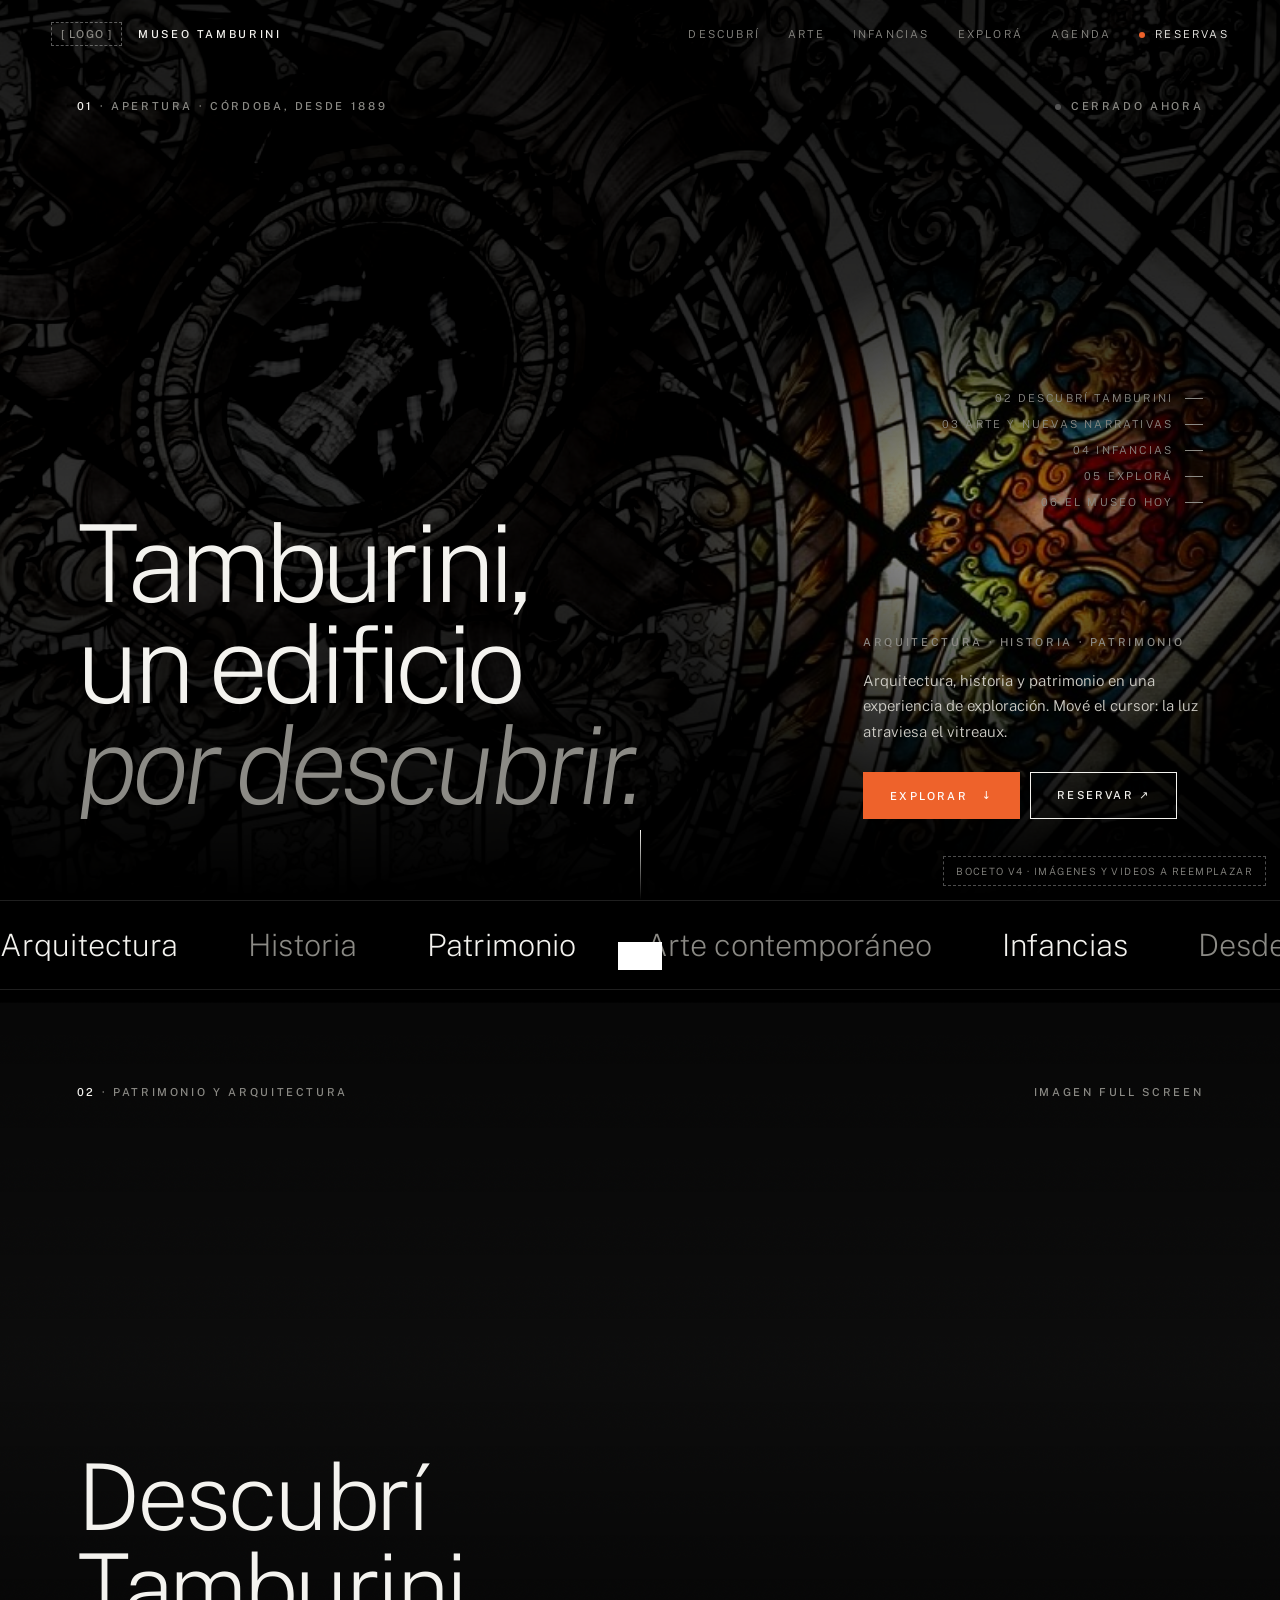
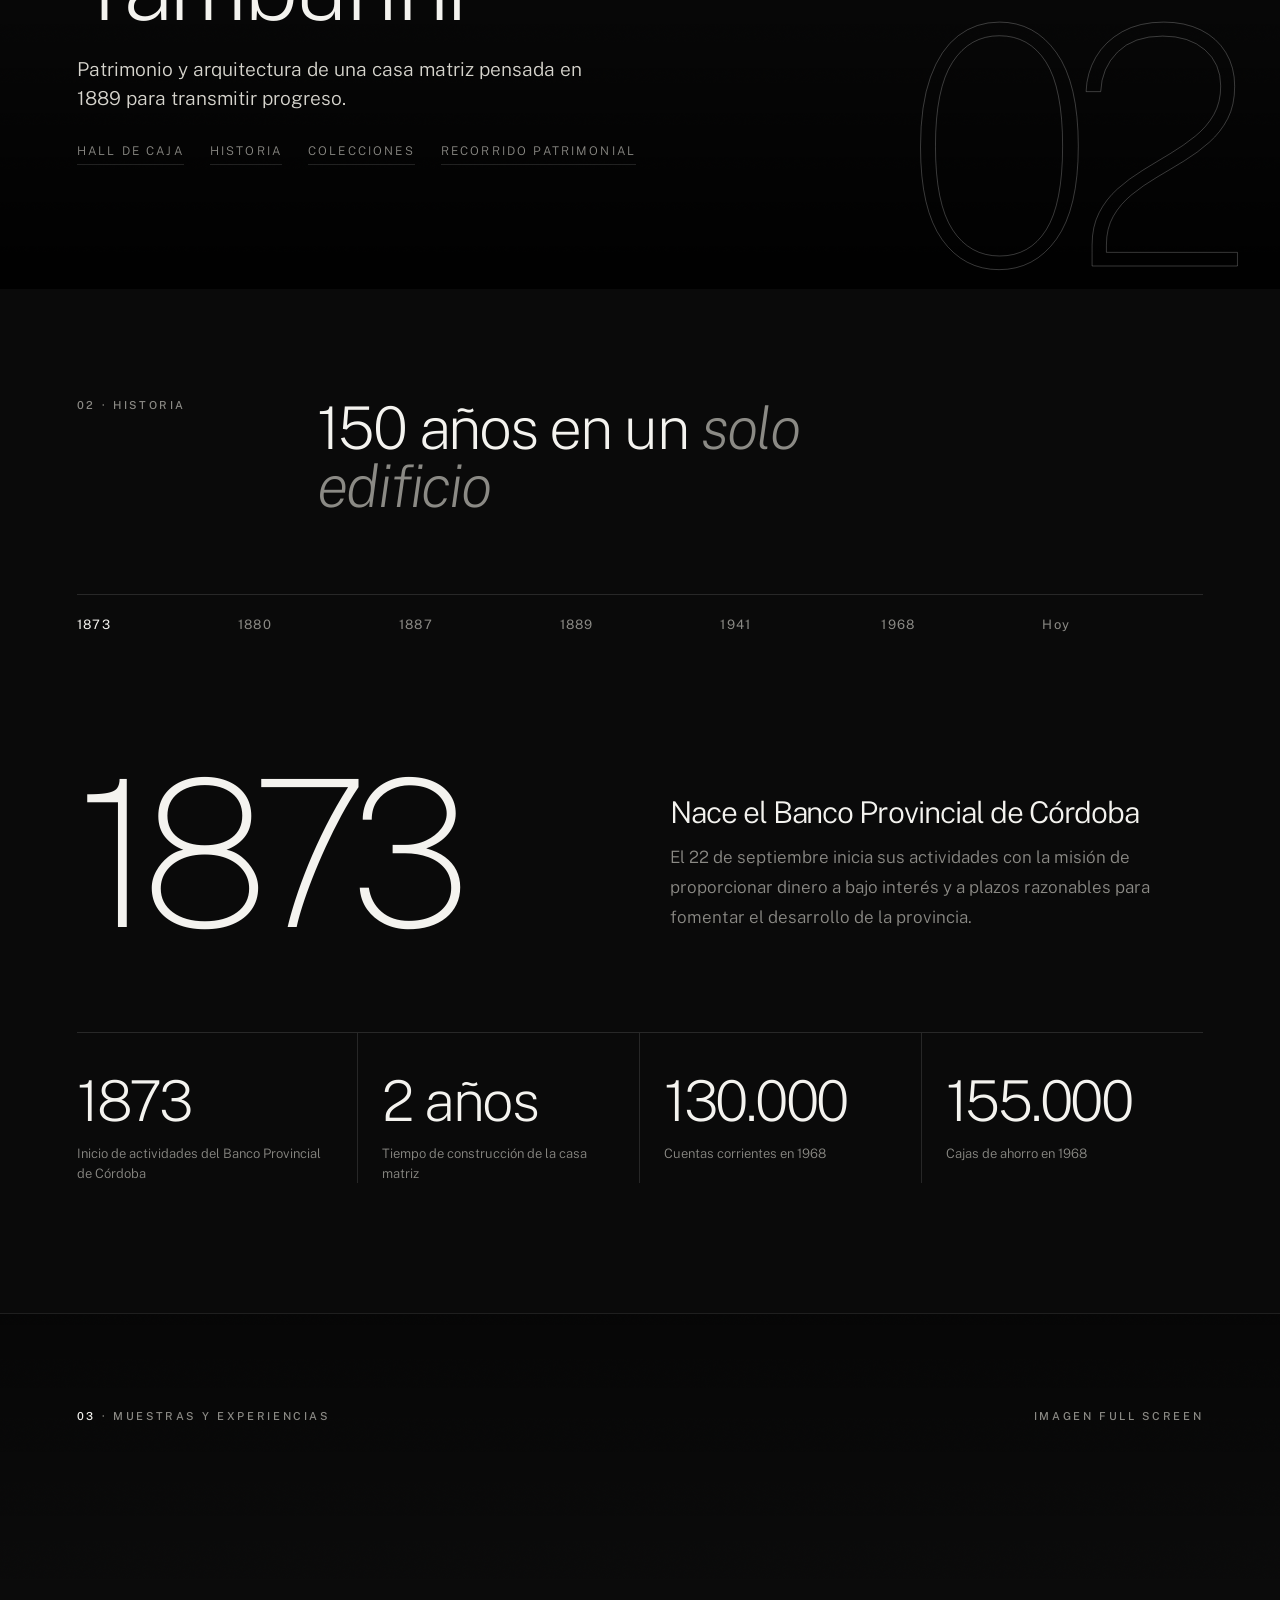
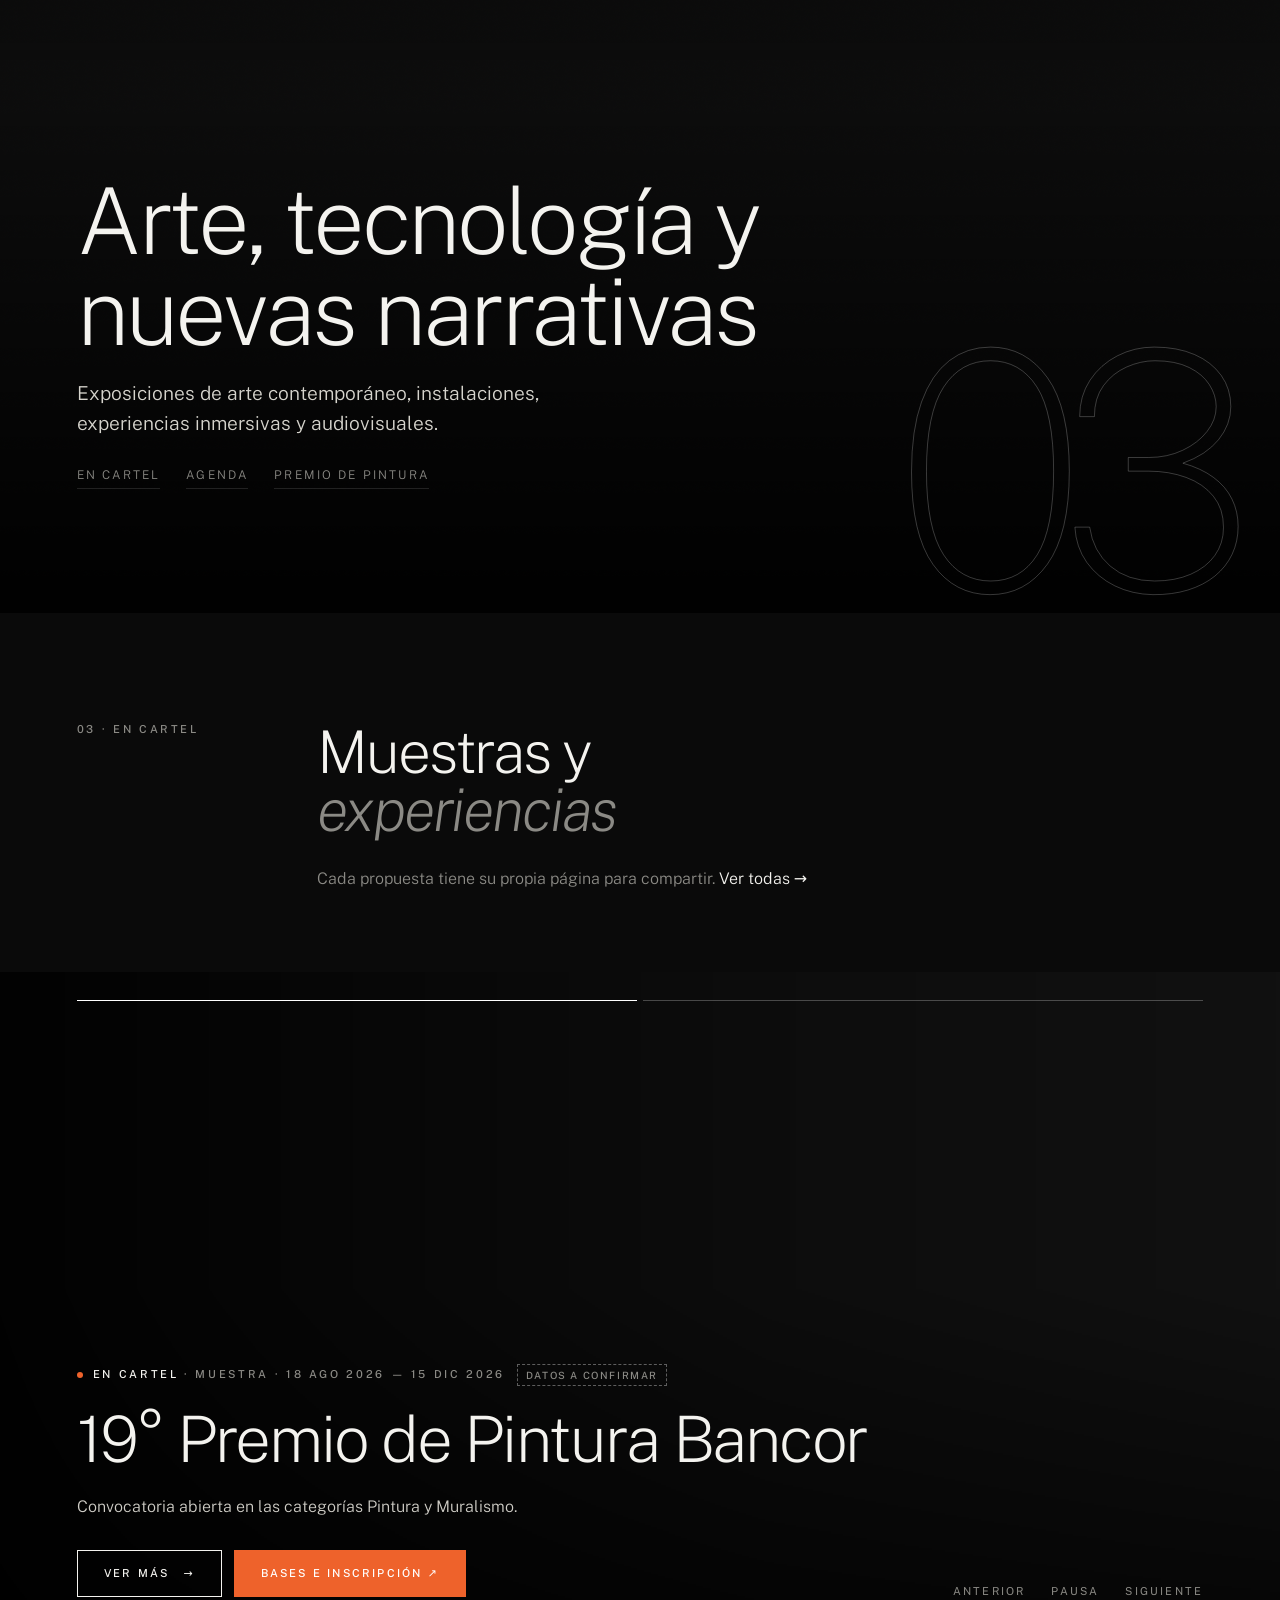
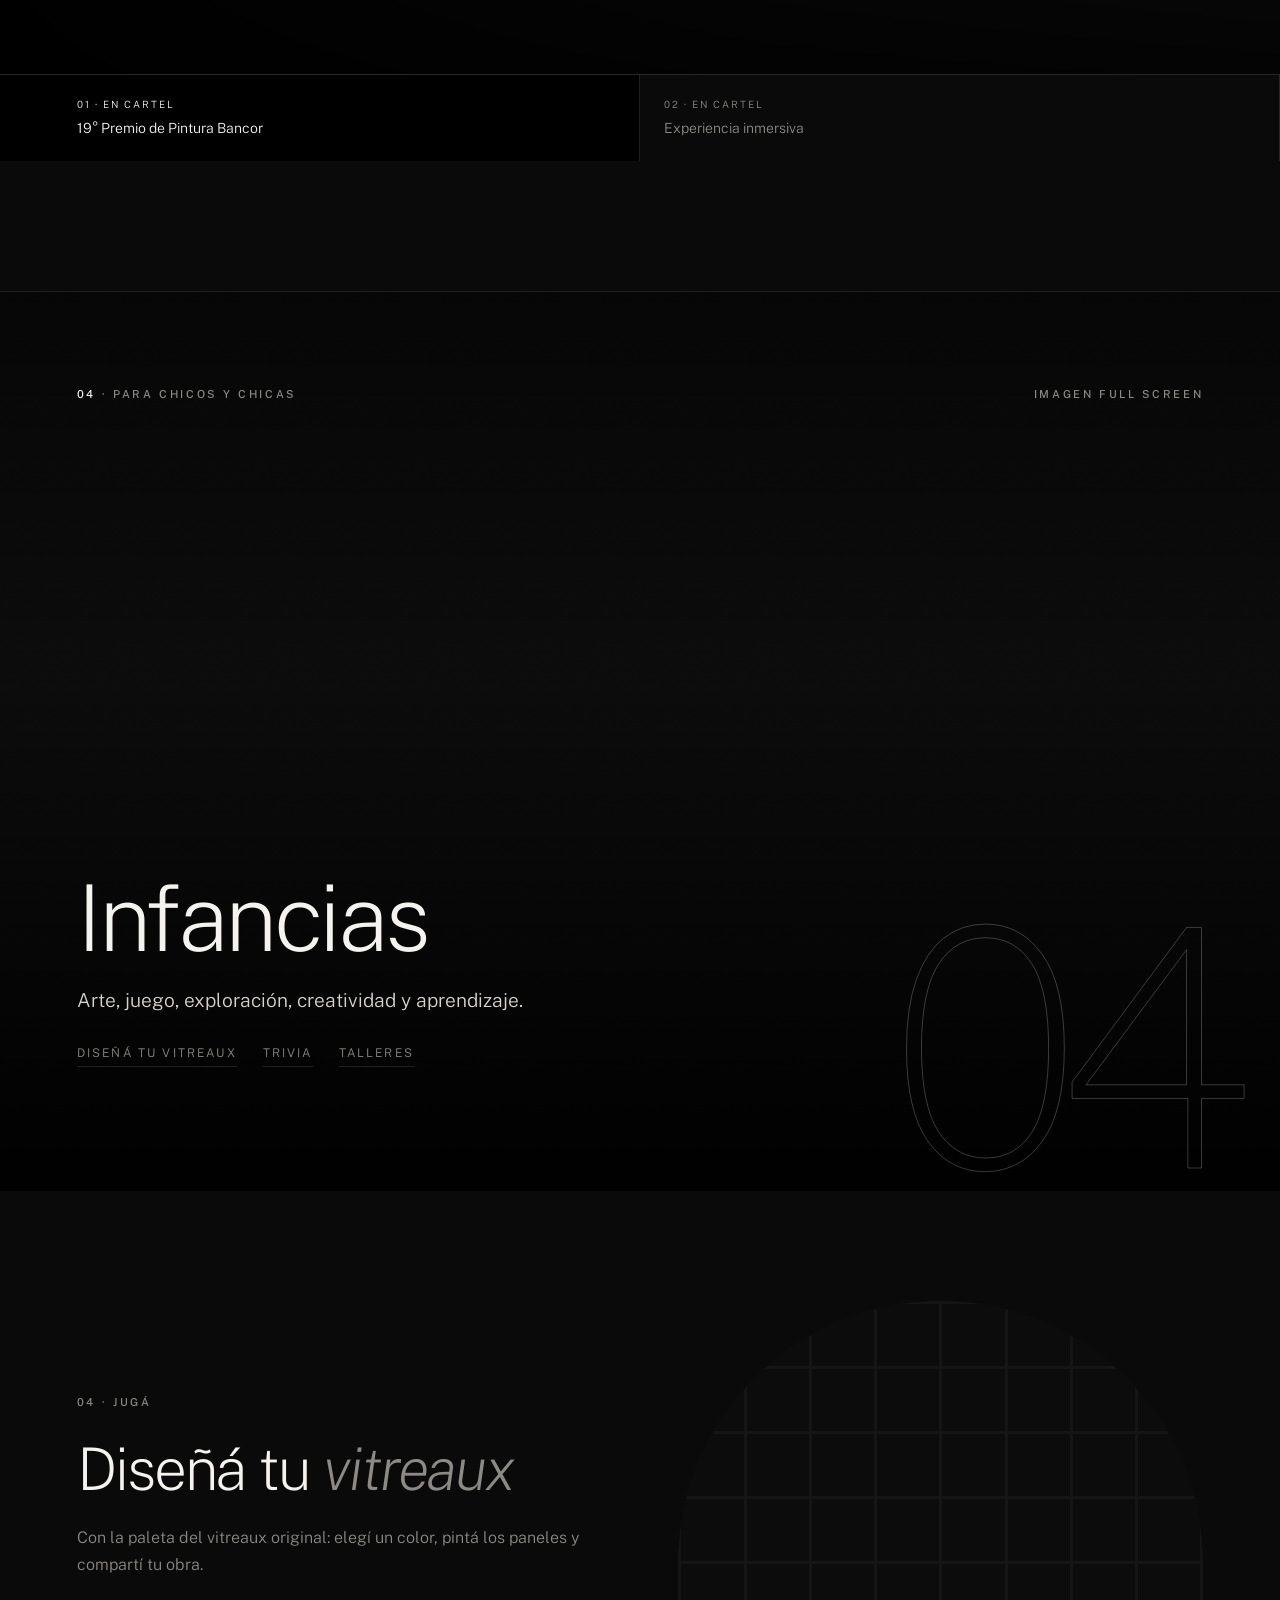
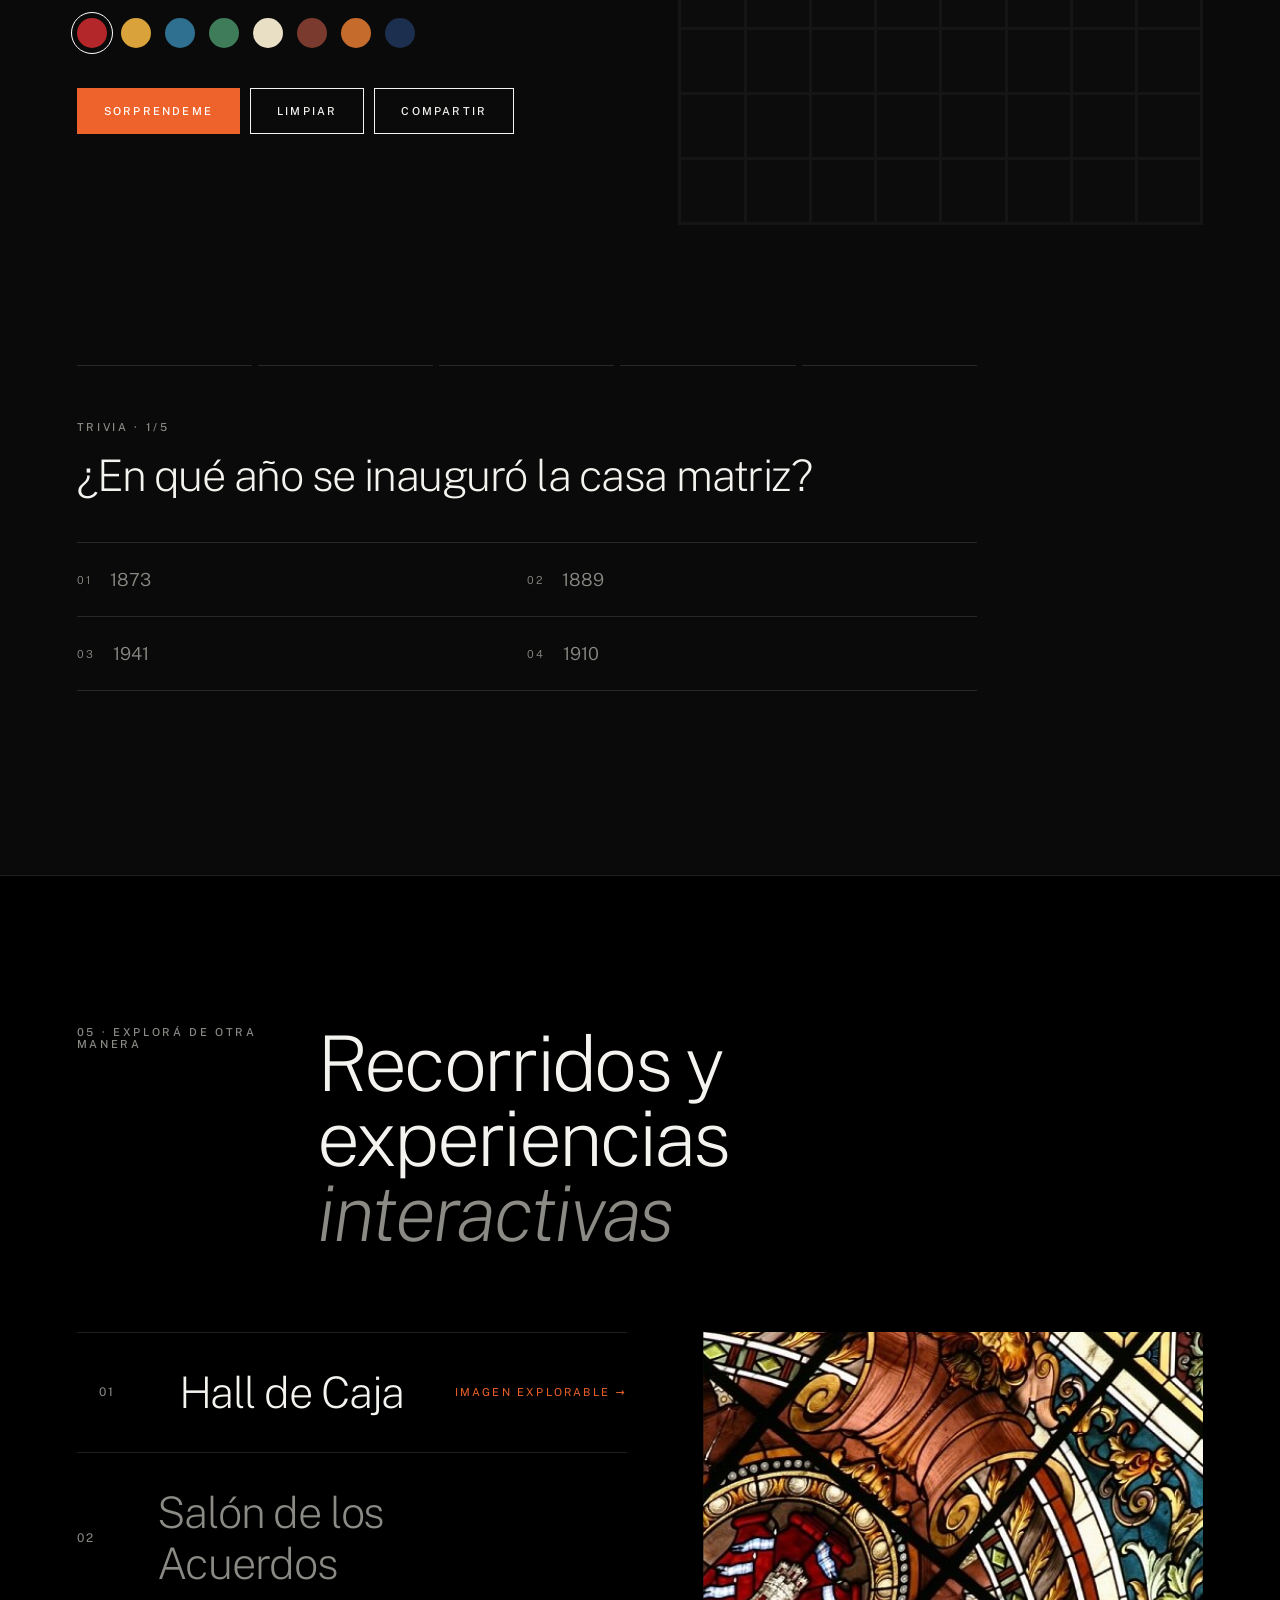
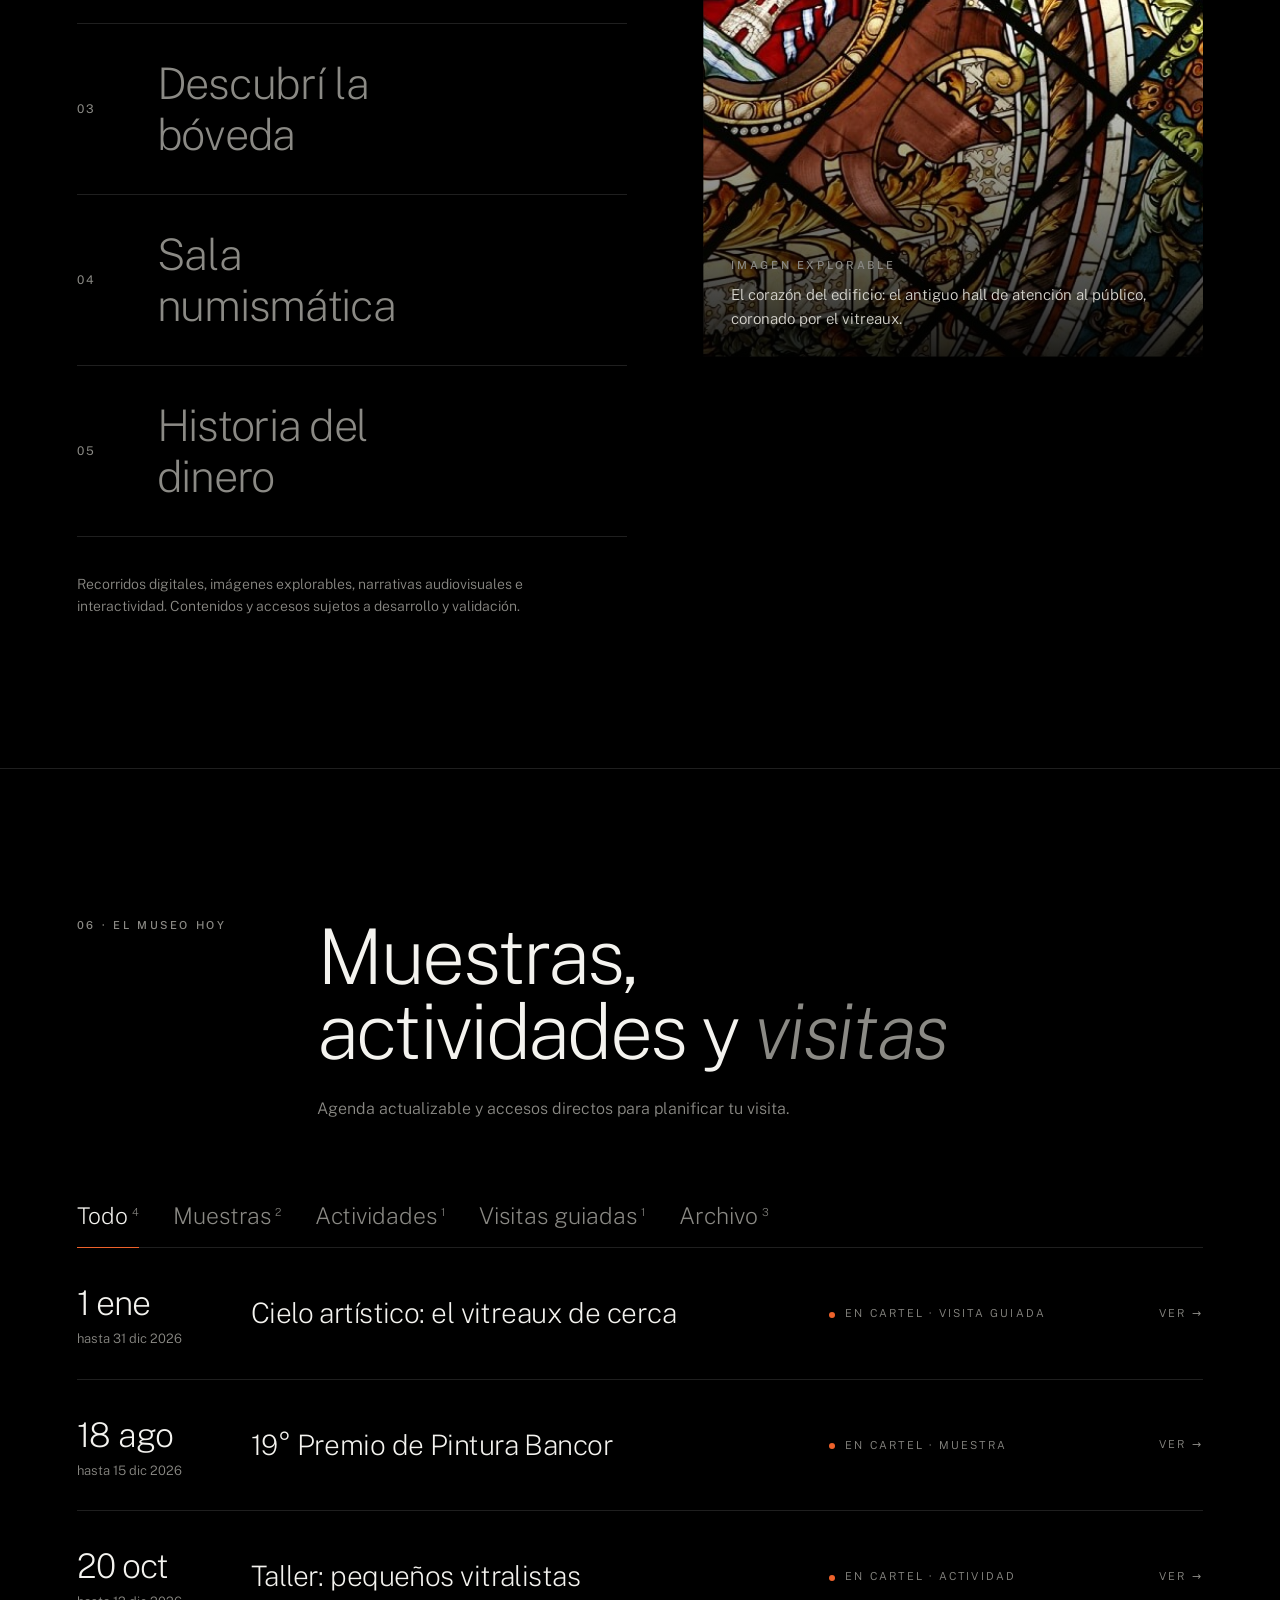
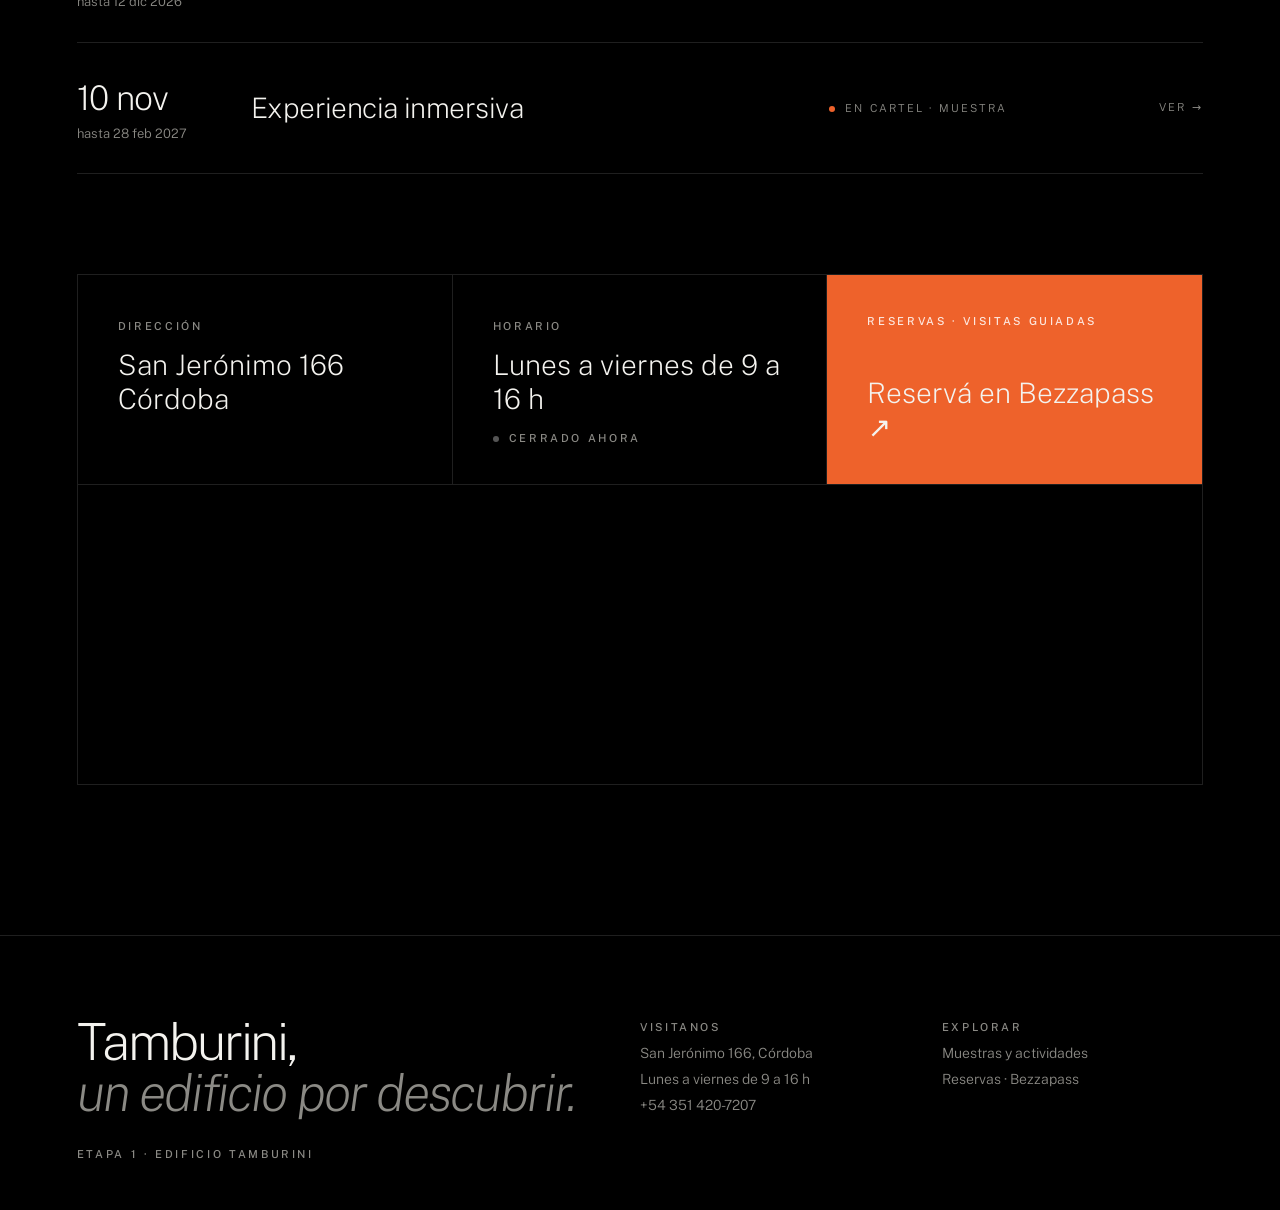
==== commit 21bba194: "Add files via upload" ====
--- a/index.html
+++ b/index.html
@@ -1,63 +1,50 @@
 <!DOCTYPE html><html lang="es-AR"><head><meta charset="utf-8"><meta name="viewport" content="width=device-width,initial-scale=1">
-<title>Museo Tamburini · Córdoba | Bancor</title><meta name="description" content="Museo en la histórica casa matriz del Banco de Córdoba (1889), obra de Francisco Tamburini. Muestras en cartel, archivo, vitreaux y reservas."><link rel="canonical" href="https://www.bancor.com.ar/museo-tamburini/">
-<meta name="robots" content="index,follow,max-image-preview:large">
-<meta property="og:type" content="website"><meta property="og:locale" content="es_AR"><meta property="og:site_name" content="Museo Arq. Francisco Tamburini">
-<meta property="og:title" content="Museo Tamburini · Córdoba | Bancor"><meta property="og:description" content="Museo en la histórica casa matriz del Banco de Córdoba (1889), obra de Francisco Tamburini. Muestras en cartel, archivo, vitreaux y reservas."><meta property="og:url" content="https://www.bancor.com.ar/museo-tamburini/"><meta property="og:image" content="https://www.bancor.com.ar/museo-tamburini/assets/vitreaux.jpg">
-<meta name="twitter:card" content="summary_large_image"><meta name="twitter:title" content="Museo Tamburini · Córdoba | Bancor"><meta name="twitter:description" content="Museo en la histórica casa matriz del Banco de Córdoba (1889), obra de Francisco Tamburini. Muestras en cartel, archivo, vitreaux y reservas."><meta name="twitter:image" content="https://www.bancor.com.ar/museo-tamburini/assets/vitreaux.jpg">
-<meta name="theme-color" content="#000000"><link rel="preconnect" href="https://fonts.googleapis.com"><link rel="preconnect" href="https://fonts.gstatic.com" crossorigin><link href="https://fonts.googleapis.com/css2?family=Public+Sans:ital,wght@0,100;0,200;0,300;0,400;0,500;1,200;1,300&display=swap" rel="stylesheet"><link rel="stylesheet" href="assets/site.css"><script type="application/ld+json">{"@context": "https://schema.org", "@type": "Museum", "name": "Museo Arq. Francisco Tamburini", "url": "https://www.bancor.com.ar/museo-tamburini/", "telephone": "+54 351 420-7207", "address": {"@type": "PostalAddress", "streetAddress": "San Jerónimo 166", "addressLocality": "Córdoba", "postalCode": "X5000AGD", "addressRegion": "Córdoba", "addressCountry": "AR"}, "geo": {"@type": "GeoCoordinates", "latitude": -31.417767, "longitude": -64.18238}, "description": "Museo en la casa matriz histórica del Banco de Córdoba, obra del arquitecto Francisco Tamburini inaugurada en 1889.", "openingHours": "Mo-Fr 09:00-16:00", "image": "https://www.bancor.com.ar/museo-tamburini/assets/vitreaux.jpg", "parentOrganization": {"@type": "Organization", "name": "Banco de la Provincia de Córdoba S.A.", "url": "https://www.bancor.com.ar/"}, "event": [{"@type": "Event", "name": "19° Premio de Pintura Bancor", "url": "https://www.bancor.com.ar/museo-tamburini/muestras/19-premio-pintura-bancor-2026/", "startDate": "2026-08-18", "endDate": "2026-12-15"}, {"@type": "Event", "name": "Cielo artístico: el vitreaux de cerca", "url": "https://www.bancor.com.ar/museo-tamburini/muestras/cielo-artistico-el-vitreaux-de-cerca/", "startDate": "2026-01-01", "endDate": "2026-12-31"}, {"@type": "Event", "name": "Muestra temporal en cartel", "url": "https://www.bancor.com.ar/museo-tamburini/muestras/muestra-temporal-2026/", "startDate": "2026-09-01", "endDate": "2026-11-30"}]}</script></head><body><div id="prog"></div><header class="hdr"><a class="brand" href="./"><span class="logo">[ LOGO BANCOR ]</span><span>Museo Tamburini</span></a>
-<nav><a href="muestras/">Muestras</a><a href="#historia">Historia</a><a href="#edificio">Edificio</a><a href="#tamburini">Tamburini</a><a href="#visita">Visita</a>
-<a class="cta ln" href="https://bezzapass.com.ar/" target="_blank" rel="noopener"><span class="dot"></span>Entradas</a></nav></header><section id="hero" aria-label="Vitreaux del hall central"><div class="h-layer h-base"></div><div class="h-layer h-light"></div><div class="h-tiles"></div><div class="h-fade"></div>
-<div class="h-top lbl"><span>Córdoba · Desde 1889</span><span data-open></span></div>
-<div class="h-txt"><h1><span class="l"><span>Museo</span></span><span class="l"><span style="animation-delay:.18s"><em>Tamburini</em></span></span></h1>
-<div class="h-side"><span class="lbl">Arq. Francisco Tamburini</span><p>Uno de los primeros edificios proyectados para una entidad financiera en América Latina. Mové el cursor: la luz atraviesa el vitreaux.</p>
-<div style="display:flex;gap:10px;flex-wrap:wrap"><a class="btn acc" href="#muestras">En cartel <span class="ar">↓</span></a><a class="btn" href="https://bezzapass.com.ar/" target="_blank" rel="noopener">Reservar ↗</a></div></div></div><div class="scroll-ln"></div></section>
+<title>Museo Tamburini · Un edificio por descubrir | Córdoba</title><meta name="description" content="Tamburini, un edificio por descubrir. Arquitectura, historia y patrimonio en una experiencia de exploración. Muestras, infancias, recorridos interactivos y reservas."><link rel="canonical" href="https://www.bancor.com.ar/museo-tamburini/"><meta name="robots" content="index,follow,max-image-preview:large">
+<meta property="og:type" content="website"><meta property="og:locale" content="es_AR"><meta property="og:site_name" content="Museo Arq. Francisco Tamburini"><meta property="og:title" content="Museo Tamburini · Un edificio por descubrir | Córdoba"><meta property="og:description" content="Tamburini, un edificio por descubrir. Arquitectura, historia y patrimonio en una experiencia de exploración. Muestras, infancias, recorridos interactivos y reservas."><meta property="og:url" content="https://www.bancor.com.ar/museo-tamburini/"><meta property="og:image" content="https://www.bancor.com.ar/museo-tamburini/assets/vitreaux.jpg">
+<meta name="twitter:card" content="summary_large_image"><meta name="theme-color" content="#000000"><link rel="preconnect" href="https://fonts.googleapis.com"><link rel="preconnect" href="https://fonts.gstatic.com" crossorigin><link href="https://fonts.googleapis.com/css2?family=Public+Sans:ital,wght@0,100;0,200;0,300;0,400;0,500;1,200;1,300&display=swap" rel="stylesheet"><link rel="stylesheet" href="assets/site.css"><script type="application/ld+json">{"@context": "https://schema.org", "@type": "Museum", "name": "Museo Arq. Francisco Tamburini", "url": "https://www.bancor.com.ar/museo-tamburini/", "telephone": "+54 351 420-7207", "address": {"@type": "PostalAddress", "streetAddress": "San Jerónimo 166", "addressLocality": "Córdoba", "postalCode": "X5000AGD", "addressRegion": "Córdoba", "addressCountry": "AR"}, "geo": {"@type": "GeoCoordinates", "latitude": -31.417767, "longitude": -64.18238}, "description": "Tamburini, un edificio por descubrir. Arquitectura, historia y patrimonio en la casa matriz del Banco de Córdoba (1889).", "openingHours": "Mo-Fr 09:00-16:00", "image": "https://www.bancor.com.ar/museo-tamburini/assets/vitreaux.jpg", "parentOrganization": {"@type": "Organization", "name": "Banco de la Provincia de Córdoba S.A.", "url": "https://www.bancor.com.ar/"}, "event": [{"@type": "Event", "name": "19° Premio de Pintura Bancor", "url": "https://www.bancor.com.ar/museo-tamburini/muestras/19-premio-pintura-bancor-2026/", "startDate": "2026-08-18", "endDate": "2026-12-15"}, {"@type": "Event", "name": "Muestra de arte contemporáneo", "url": "https://www.bancor.com.ar/museo-tamburini/muestras/muestra-arte-contemporaneo-2026/", "startDate": "2026-09-01", "endDate": "2026-11-30"}, {"@type": "Event", "name": "Experiencia inmersiva", "url": "https://www.bancor.com.ar/museo-tamburini/muestras/experiencia-inmersiva-2026/", "startDate": "2026-11-10", "endDate": "2027-02-28"}, {"@type": "Event", "name": "Cielo artístico: el vitreaux de cerca", "url": "https://www.bancor.com.ar/museo-tamburini/muestras/cielo-artistico-el-vitreaux-de-cerca/", "startDate": "2026-01-01", "endDate": "2026-12-31"}, {"@type": "Event", "name": "Taller: pequeños vitralistas", "url": "https://www.bancor.com.ar/museo-tamburini/muestras/taller-infancias-vitreaux/", "startDate": "2026-10-20", "endDate": "2026-12-12"}]}</script></head><body><div id="prog"></div><header class="hdr"><a class="brand" href="./"><span class="logo">[ LOGO ]</span><span>Museo Tamburini</span></a>
+<nav><a href="#descubri">Descubrí</a><a href="#arte">Arte</a><a href="#infancias">Infancias</a><a href="#explora">Explorá</a><a href="#museo-hoy">Agenda</a>
+<a class="cta ln" href="https://bezzapass.com.ar/" target="_blank" rel="noopener"><span class="dot"></span>Reservas</a></nav></header><section id="hero" aria-label="Apertura audiovisual"><div class="h-layer h-base"></div><div class="h-layer h-light"></div><div class="h-tiles"></div><div class="h-fade"></div>
+<div class="h-top lbl"><span><b>01</b> · Apertura · Córdoba, desde 1889</span><span data-open></span></div>
+<nav class="h-chap" aria-label="Capítulos"><a href="#descubri">02 Descubrí Tamburini</a><a href="#arte">03 Arte y nuevas narrativas</a><a href="#infancias">04 Infancias</a><a href="#explora">05 Explorá</a><a href="#museo-hoy">06 El museo hoy</a></nav>
+<div class="h-txt"><h1><span class="l"><span>Tamburini,</span></span><span class="l"><span style="animation-delay:.15s">un edificio</span></span><span class="l"><span style="animation-delay:.3s"><em>por descubrir.</em></span></span></h1>
+<div class="h-side"><span class="lbl">Arquitectura · Historia · Patrimonio</span><p>Arquitectura, historia y patrimonio en una experiencia de exploración. Mové el cursor: la luz atraviesa el vitreaux.</p>
+<div style="display:flex;gap:10px;flex-wrap:wrap"><a class="btn acc" href="#descubri">Explorar <span class="ar">↓</span></a><a class="btn" href="https://bezzapass.com.ar/" target="_blank" rel="noopener">Reservar ↗</a></div></div></div><div class="scroll-ln"></div></section>
 <div class="marq"><div class="tr" id="mq"></div></div>
 
-<section class="s" id="muestras"><div class="s-head"><span class="lbl reveal">01 — Muestras</span><div><h2 class="reveal">En <em>cartel</em></h2>
-<p class="lead reveal">Cada muestra tiene su propia página para compartir desde cualquier comunicación. <a class="ln" style="color:var(--fg)" href="muestras/">Ver todas →</a></p></div></div>
-<div class="stage" id="stage"><div class="bars"></div><div class="ctrl"><button id="sPrev">Anterior</button><button id="sPlay">Pausa</button><button id="sNext">Siguiente</button></div></div>
-<div class="idx" id="idx"></div>
-<div id="archivo" style="padding-top:140px"><div class="s-head" style="margin-bottom:20px"><span class="lbl reveal">Archivo vivo</span><div><h2 class="reveal">Lo que <em>pasó</em></h2>
-<p class="lead reveal">Cuando una muestra termina, pasa sola al archivo y conserva su URL.</p><div class="filters" id="fYear"></div><div class="filters" id="fType"></div><div class="count" id="aCount"></div></div></div>
-<div class="agrid" id="agrid" data-limit="6"></div></div></section>
-
-<section class="s" id="historia"><div class="s-head"><span class="lbl reveal">02 — Historia</span><h2 class="reveal">150 años en un <em>solo edificio</em></h2></div>
+<section class="chap" id="descubri"><div class="media"><div class="bg" style="background-image:url('https://images.unsplash.com/photo-1564399580075-5dfe19c205f3?auto=format&fit=crop&w=2000&q=70')"></div></div><div class="grain"></div><div class="sh"></div><div class="num">02</div>
+<div class="top"><span class="lbl"><b>02</b> · Patrimonio y arquitectura</span><span class="lbl">Imagen full screen</span></div>
+<div class="ct"><h2 data-split>Descubrí Tamburini</h2><p class="sub">Patrimonio y arquitectura de una casa matriz pensada en 1889 para transmitir progreso.</p><div class="tags"><a href="#explora">Hall de Caja</a><a href="#historia">Historia</a><a href="#explora">Colecciones</a><a href="#explora">Recorrido patrimonial</a></div></div></section>
+<div class="branch" id="historia"><div class="s-head"><span class="lbl reveal">02 · Historia</span><h2 class="reveal" style="font-size:clamp(34px,4.6vw,72px)">150 años en un <em>solo edificio</em></h2></div>
 <div class="reveal"><div class="tl-years" id="tlyears"></div><div class="tl-card" id="tlcard"></div></div>
 <div class="stats"><div class="stat reveal"><div class="v" data-n="1873">0</div><div class="l">Inicio de actividades del Banco Provincial de Córdoba</div></div>
 <div class="stat reveal"><div class="v"><span data-n="2">0</span> años</div><div class="l">Tiempo de construcción de la casa matriz</div></div>
-<div class="stat reveal"><div class="v" data-n="130000">0</div><div class="l">Cuentas corrientes en 1968</div></div>
-<div class="stat reveal"><div class="v" data-n="155000">0</div><div class="l">Cajas de ahorro en 1968</div></div></div></section>
+<div class="stat reveal"><div class="v" data-n="130000">0</div><div class="l">Cuentas corrientes en 1968</div></div><div class="stat reveal"><div class="v" data-n="155000">0</div><div class="l">Cajas de ahorro en 1968</div></div></div></div>
 
-<section class="s" id="edificio"><div class="s-head"><span class="lbl reveal">03 — El edificio</span><h2 class="reveal">Recorré la <em>casa matriz</em></h2></div>
-<div class="exp"><div class="facade reveal" id="facade"><svg viewBox="0 0 400 320" fill="none" stroke="rgba(255,255,255,.7)" stroke-width=".8">
-<path class="dr" d="M40 110H360V290H40Z"/><path class="dr" d="M30 110L200 40L370 110Z"/><path class="dr" d="M30 104H370V112H30Z"/><circle class="dr" cx="200" cy="82" r="16"/>
-<path class="dr" d="M60 130h14v160H60zM110 130h14v160h-14zM276 130h14v160h-14zM326 130h14v160h-14z"/><path class="dr" d="M170 290V215a30 30 0 0 1 60 0V290"/>
-<path class="dr" d="M140 190V156a17 17 0 0 1 34 0V190ZM226 190V156a17 17 0 0 1 34 0V190Z"/><path class="dr" d="M80 250V222a12 12 0 0 1 24 0V250ZM296 250V222a12 12 0 0 1 24 0V250Z"/><path class="dr" d="M20 290H380V300H20Z"/></svg></div>
-<div class="hs-p reveal"><div id="hsp"></div><div class="hs-nav"><button class="btn" id="hsPrev">←</button><button class="btn" id="hsNext">→</button></div></div></div></section>
+<section class="chap" id="arte"><div class="media"><div class="bg" style="background-image:url('https://images.unsplash.com/photo-1550684376-efcbd6e3f031?auto=format&fit=crop&w=2000&q=70')"></div></div><div class="grain"></div><div class="sh"></div><div class="num">03</div>
+<div class="top"><span class="lbl"><b>03</b> · Muestras y experiencias</span><span class="lbl">Imagen full screen</span></div>
+<div class="ct"><h2 data-split>Arte, tecnología y nuevas narrativas</h2><p class="sub">Exposiciones de arte contemporáneo, instalaciones, experiencias inmersivas y audiovisuales.</p><div class="tags"><a href="#en-cartel">En cartel</a><a href="#museo-hoy">Agenda</a><a href="https://www.bancor.com.ar/institucional/museo-tamburini/premio-pintura" target=_blank rel=noopener>Premio de Pintura</a></div></div></section>
+<div class="branch" id="en-cartel"><div class="s-head"><span class="lbl reveal">03 · En cartel</span><div><h2 class="reveal" style="font-size:clamp(34px,4.6vw,72px)">Muestras y <em>experiencias</em></h2>
+<p class="lead reveal">Cada propuesta tiene su propia página para compartir. <a class="ln" style="color:var(--fg)" href="muestras/">Ver todas →</a></p></div></div>
+<div class="stage" id="stage" data-eje="arte"><div class="bars"></div><div class="ctrl"><button id="sPrev">Anterior</button><button id="sPlay">Pausa</button><button id="sNext">Siguiente</button></div></div><div class="idx" id="idx"></div></div>
 
-<section class="s" id="tamburini"><div class="s-head"><span class="lbl reveal">04 — El arquitecto</span><div><h2 class="reveal">Francisco <em>Tamburini</em></h2>
-<p class="lead reveal">Arquitecto italiano convocado en 1887 por el Directorio del Banco de Córdoba para proyectar su sede central. Su firma está en algunas de las obras más emblemáticas del país.</p></div></div>
-<div class="list reveal"><div class="row"><span class="i">01</span><span class="t">Casa Rosada</span><span class="d">Ampliación</span><span class="c">Buenos Aires</span><span class="a">→</span></div><div class="row"><span class="i">02</span><span class="t">Teatro Colón</span><span class="d">Proyecto inicial</span><span class="c">Buenos Aires</span><span class="a">→</span></div><div class="row"><span class="i">03</span><span class="t">Teatro Rivera Indarte</span><span class="d">Hoy Libertador San Martín</span><span class="c">Córdoba</span><span class="a">→</span></div><div class="row"><span class="i">04</span><span class="t">Hospital de Clínicas</span><span class="d">Obra pública</span><span class="c">Córdoba</span><span class="a">→</span></div><div class="row"><span class="i">05</span><span class="t">Penitenciaría San Martín</span><span class="d">Obra pública</span><span class="c">Córdoba</span><span class="a">→</span></div><div class="row"><span class="i">06</span><span class="t">Casa matriz Banco de Córdoba</span><span class="d">Inaugurada en 1889</span><span class="c">Córdoba</span><span class="a">→</span></div></div></section>
+<section class="chap" id="infancias"><div class="media"><div class="bg" style="background-image:url('https://images.unsplash.com/photo-1503454537195-1dcabb73ffb9?auto=format&fit=crop&w=2000&q=70')"></div></div><div class="grain"></div><div class="sh"></div><div class="num">04</div>
+<div class="top"><span class="lbl"><b>04</b> · Para chicos y chicas</span><span class="lbl">Imagen full screen</span></div>
+<div class="ct"><h2 data-split>Infancias</h2><p class="sub">Arte, juego, exploración, creatividad y aprendizaje.</p><div class="tags"><a href="#juego">Diseñá tu vitreaux</a><a href="#trivia">Trivia</a><a href="#museo-hoy">Talleres</a></div></div></section>
+<div class="branch" id="juego"><div class="kids"><div><span class="lbl reveal">04 · Jugá</span><h2 class="reveal" style="margin-top:30px;font-size:clamp(34px,4.6vw,72px)">Diseñá tu <em>vitreaux</em></h2>
+<p class="lead reveal">Con la paleta del vitreaux original: elegí un color, pintá los paneles y compartí tu obra.</p><div class="pal" id="pal"></div>
+<div style="display:flex;gap:10px;flex-wrap:wrap"><button class="btn acc" id="rnd">Sorprendeme</button><button class="btn" id="clr">Limpiar</button><button class="btn" id="shr">Compartir</button></div></div><div class="vgrid reveal" id="vgrid"></div></div>
+<div class="qbox reveal" id="trivia"><div id="qbox"></div></div></div>
 
-<section class="s" id="vitreaux"><div class="maker"><div><span class="lbl reveal">05 — Participá</span><h2 class="reveal" style="margin-top:30px">Diseñá tu <em>vitreaux</em></h2>
-<p class="lead reveal">Con la paleta del vitreaux original: elegí un color, pintá los paneles y compartí tu obra.</p><div class="pal" id="pal"></div>
-<div style="display:flex;gap:10px;flex-wrap:wrap"><button class="btn acc" id="rnd">Sorprendeme</button><button class="btn" id="clr">Limpiar</button><button class="btn" id="shr">Compartir</button></div></div>
-<div class="vgrid reveal" id="vgrid"></div></div></section>
+<section class="s" id="explora"><div class="s-head"><span class="lbl reveal">05 · Explorá de otra manera</span><div><h2 class="reveal">Recorridos y experiencias <em>interactivas</em></h2></div></div>
+<div class="xp"><div><div class="xp-list reveal" id="xpList"></div><p class="xp-note">Recorridos digitales, imágenes explorables, narrativas audiovisuales e interactividad. Contenidos y accesos sujetos a desarrollo y validación.</p></div><div class="xp-view reveal" id="xpView"></div></div></section>
 
-<section class="s" id="trivia"><div class="s-head"><span class="lbl reveal">06 — Trivia</span><h2 class="reveal">¿Cuánto sabés del <em>Tamburini</em>?</h2></div><div class="qbox reveal" id="qbox"></div></section>
-
-<section class="s" id="hoy"><div class="s-head"><span class="lbl reveal">07 — El museo hoy</span><h2 class="reveal">Un espacio <em>vivo</em></h2></div>
-<div class="list reveal"><a class="row" href="https://www.bancor.com.ar/institucional/museo-tamburini/premio-pintura" target="_blank" rel="noopener"><span class="i">01</span><span class="t">Premio de Pintura</span><span class="d">Ediciones, bases e inscripción</span><span class="c">Arte</span><span class="a">↗</span></a>
-<div class="row"><span class="i">02</span><span class="t">Biblioteca</span><span class="d">Acervo abierto a la comunidad</span><span class="c">Lectura</span><span class="a">→</span></div>
-<a class="row" href="#visita"><span class="i">03</span><span class="t">Visitas guiadas</span><span class="d">Individuos, escuelas y grupos</span><span class="c">Reservas</span><span class="a">→</span></a></div></section>
-
-<section class="s" id="visita"><div class="s-head"><span class="lbl reveal">08 — Visitanos</span><div><h2 class="reveal">Reservá tu <em>visita</em></h2><p class="lead reveal">Entradas y reservas a través de Bezzapass, la plataforma oficial de acceso.</p></div></div>
-<div class="bz"><div class="bzframe reveal"><div class="bzbar"><span class="lbl">bezzapass.com.ar</span><a class="lbl ln" style="color:var(--fg)" href="https://bezzapass.com.ar/" target="_blank" rel="noopener">Abrir ↗</a></div>
-<iframe id="bzif" src="https://bezzapass.com.ar/" title="Bezzapass · Reservas Museo Tamburini" loading="lazy" allow="payment"></iframe>
-<div class="bzfb" id="bzfb"><span class="lbl">Reservas</span><h3 style="font-size:clamp(30px,3vw,46px)">Reservá en <em>Bezzapass</em></h3><a class="btn acc" href="https://bezzapass.com.ar/" target="_blank" rel="noopener">Ir a Bezzapass ↗</a></div></div>
-<div class="reveal"><div class="dl"><div><span class="k">Dirección</span><span>San Jerónimo 166, Córdoba</span></div><div><span class="k">Horario</span><span>Lunes a viernes de 9 a 16 h<br><span class="lbl" data-open></span></span></div>
-<div><span class="k">Teléfono</span><span>+54 351 420-7207</span></div><div><span class="k">Entradas</span><span><a class="ln" href="https://bezzapass.com.ar/" target="_blank" rel="noopener">Bezzapass ↗</a></span></div></div>
-<div class="map"><iframe loading="lazy" title="Mapa" src="https://www.openstreetmap.org/export/embed.html?bbox=-64.1864%2C-31.4200%2C-64.1784%2C-31.4155&amp;layer=mapnik&amp;marker=-31.417767%2C-64.18238"></iframe></div></div></div></section><footer><div><div class="big">Museo<br><em style="color:var(--mute);font-style:italic">Tamburini</em></div><p class="lbl" style="margin-top:30px">[ LOGO BANCOR ] · Banco de la Provincia de Córdoba S.A.</p></div>
+<section class="s" id="museo-hoy"><div class="s-head"><span class="lbl reveal">06 · El museo hoy</span><div><h2 class="reveal">Muestras, actividades y <em>visitas</em></h2><p class="lead reveal">Agenda actualizable y accesos directos para planificar tu visita.</p></div></div>
+<div class="tabs reveal" id="tabs"></div><div id="agenda"></div><div id="evthumb"></div>
+<div class="res-strip reveal"><div><span class="lbl">Dirección</span><div class="big">San Jerónimo 166<br>Córdoba</div></div>
+<div><span class="lbl">Horario</span><div class="big">Lunes a viernes de 9 a 16 h</div><p class="lbl" style="margin-top:16px" data-open></p></div>
+<a class="bzl" href="https://bezzapass.com.ar/" target="_blank" rel="noopener"><span class="lbl">Reservas · Visitas guiadas</span><div class="big">Reservá en Bezzapass ↗</div></a></div>
+<div class="map reveal"><iframe loading="lazy" title="Mapa" src="https://www.openstreetmap.org/export/embed.html?bbox=-64.1864%2C-31.4200%2C-64.1784%2C-31.4155&amp;layer=mapnik&amp;marker=-31.417767%2C-64.18238"></iframe></div></section>
+<div class="exo" id="exo"></div><footer><div><div class="big">Tamburini,<br><em style="color:var(--mute)">un edificio por descubrir.</em></div><p class="lbl" style="margin-top:30px">Etapa 1 · Edificio Tamburini</p></div>
 <div><span class="lbl">Visitanos</span><a href="https://maps.google.com/?q=-31.417767,-64.18238" target="_blank" rel="noopener">San Jerónimo 166, Córdoba</a><a>Lunes a viernes de 9 a 16 h</a><a href="tel:+54351420-7207">+54 351 420-7207</a></div>
-<div><span class="lbl">Explorar</span><a href="muestras/">Muestras</a><a href="https://bezzapass.com.ar/" target="_blank" rel="noopener">Entradas · Bezzapass</a><a href="https://www.bancor.com.ar/institucional/museo-tamburini/premio-pintura" target="_blank" rel="noopener">Premio de Pintura</a></div></footer>
-<div class="toast" id="toast"></div><div class="note">Boceto v3 · logo e imágenes a reemplazar</div><script>window.SITE={"page": "home", "root": "", "vit": "assets/vitreaux.jpg", "preview": false, "data": {"config": {"base_url": "https://www.bancor.com.ar/museo-tamburini", "museo": "Museo Arq. Francisco Tamburini", "direccion": "San Jerónimo 166", "ciudad": "Córdoba", "cp": "X5000AGD", "pais": "AR", "lat": -31.417767, "lng": -64.18238, "telefono": "+54 351 420-7207", "horario": "Lunes a viernes de 9 a 16 h", "bezzapass": "https://bezzapass.com.ar/"}, "muestras": [{"slug": "19-premio-pintura-bancor-2026", "tipo": "Premio", "titulo": "19° Premio de Pintura Bancor", "bajada": "Convocatoria abierta en las categorías Pintura y Muralismo.", "cuerpo": ["El Premio de Pintura Bancor llega a su edición número 19 con dos categorías: Pintura y Muralismo.", "En la página oficial del premio se pueden consultar las condiciones, descargar los reglamentos y acceder al sistema de inscripción."], "desde": "2026-08-18", "hasta": "2026-12-15", "horario": "", "entrada": "Inscripción online", "img": "https://images.unsplash.com/photo-1513364776144-60967b0f800f?auto=format&fit=crop&w=1800&q=70", "gal": ["https://images.unsplash.com/photo-1460661419201-fd4cecdf8a8b?auto=format&fit=crop&w=1400&q=70", "https://images.unsplash.com/photo-1541961017774-22349e4a1262?auto=format&fit=crop&w=1400&q=70"], "cta": {"label": "Bases e inscripción", "url": "https://www.bancor.com.ar/institucional/museo-tamburini/premio-pintura"}, "keywords": ["premio de pintura", "muralismo", "concurso de arte Córdoba", "Bancor"], "ph": true}, {"slug": "cielo-artistico-el-vitreaux-de-cerca", "tipo": "Visita guiada", "titulo": "Cielo artístico: el vitreaux de cerca", "bajada": "Un recorrido por el hall central de la casa matriz: el vitreaux, la yesería y los símbolos de 1889.", "cuerpo": ["La casa matriz del Banco de Córdoba fue inaugurada el 17 de mayo de 1889 con proyecto del arquitecto italiano Francisco Tamburini.", "Su interior, con decoración inspirada en el Palacio de Versalles, conserva un imponente vitreaux en el techo del hall central de las antiguas cajas de atención al público, acompañado de molduras y yesería de Arturo Nembrini Gonzaga.", "La visita propone mirar hacia arriba y descubrir los simbolismos de una obra pensada para transmitir el progreso económico de su época."], "desde": "2026-01-01", "hasta": "2026-12-31", "horario": "Lunes a viernes de 9 a 16 h", "entrada": "Con reserva en Bezzapass", "img": "__VITREAUX__", "gal": ["__VITREAUX__"], "keywords": ["vitreaux", "patrimonio Córdoba", "visita guiada", "Tamburini"], "ph": true}, {"slug": "muestra-temporal-2026", "tipo": "Muestra", "titulo": "Muestra temporal en cartel", "bajada": "Espacio para la muestra activa: obra, artista, curaduría y video de presentación.", "cuerpo": ["Texto curatorial a completar por el museo."], "desde": "2026-09-01", "hasta": "2026-11-30", "horario": "Lunes a viernes de 9 a 16 h", "entrada": "Con reserva en Bezzapass", "img": "https://images.unsplash.com/photo-1554907984-15263bfd63bd?auto=format&fit=crop&w=1800&q=70", "gal": ["https://images.unsplash.com/photo-1577083552431-6e5fd01988ec?auto=format&fit=crop&w=1400&q=70"], "video": "", "keywords": ["muestra", "arte Córdoba"], "ph": true}, {"slug": "noche-de-los-museos-2025-los-dorados-anos-veinte", "tipo": "Evento", "titulo": "Los dorados años veinte · Noche de los Museos 2025", "bajada": "Una noche que recreó el espíritu de los años veinte, cuando el Banco transitaba su cincuentenario.", "cuerpo": ["Bajo la consigna «El futuro de los museos en constante cambio», el Museo Tamburini invitó a las familias cordobesas a una noche que combinó ficción literaria, música y danza para explorar las transformaciones sociales y culturales de aquella década.", "A 100 años de la publicación de «El Gran Gatsby», el público vivió una adaptación libre de la novela de F. Scott Fitzgerald con artistas cordobeses dirigidos por Carolina Gallardo.", "La programación sumó a la Small Jazz Band con la Escuela Córdoba Swing, el Coro Bancor, una muestra de autos antiguos y un recorrido por la historia del Banco en los años veinte, con avistaje del cielo artístico con telescopios."], "programa": [["20:00 – 01:00", "Exposición del Museo Itinerante de la Asociación Cordobesa de Coleccionistas de Autos Antiguos"], ["20:15 y 22:30", "Coro Bancor, a cargo de María Emilia Puebla"], ["20:30 y 22:45", "Puesta escénica de «El Gran Gatsby», dirección de Carolina Gallardo"], ["21:00 y 23:15", "Small Jazz Band con la Escuela Córdoba Swing"], ["21:30 y 23:45", "Visita «Historia del Banco de Córdoba, década del veinte» y avistaje del cielo artístico con telescopios"]], "desde": "2025-11-07", "hasta": "2025-11-07", "horario": "20:00 a 01:00 h", "entrada": "Libre y gratuita", "gratis": true, "img": "https://images.unsplash.com/photo-1514525253161-7a46d19cd819?auto=format&fit=crop&w=1800&q=70", "gal": ["https://images.unsplash.com/photo-1415201364774-f6f0bb35f28f?auto=format&fit=crop&w=1400&q=70", "https://images.unsplash.com/photo-1493225457124-a3eb161ffa5f?auto=format&fit=crop&w=1400&q=70"], "keywords": ["Noche de los Museos Córdoba", "El Gran Gatsby", "años veinte", "jazz"]}, {"slug": "18-premio-pintura-bancor-2025", "tipo": "Premio", "titulo": "18° Premio de Pintura Bancor", "bajada": "Obras ganadoras y seleccionadas de la edición 18.", "cuerpo": ["Contenido a completar con las obras ganadoras, jurado e imágenes oficiales de la edición."], "desde": "2025-08-01", "hasta": "2025-12-15", "horario": "", "entrada": "", "img": "https://images.unsplash.com/photo-1579783902614-a3fb3927b6a5?auto=format&fit=crop&w=1800&q=70", "gal": [], "keywords": ["premio de pintura", "Bancor"], "ph": true}, {"slug": "muestra-historica-2024", "tipo": "Muestra", "titulo": "Muestra histórica 2024", "bajada": "Registro de ejemplo para el archivo.", "cuerpo": ["Contenido de ejemplo."], "desde": "2024-05-01", "hasta": "2024-07-30", "horario": "", "entrada": "", "img": "https://images.unsplash.com/photo-1536924940846-227afb31e2a5?auto=format&fit=crop&w=1800&q=70", "gal": [], "keywords": [], "ph": true}]}}</script><script src="assets/site.js"></script></body></html>+<div><span class="lbl">Explorar</span><a href="muestras/">Muestras y actividades</a><a href="https://bezzapass.com.ar/" target="_blank" rel="noopener">Reservas · Bezzapass</a></div></footer>
+<div class="toast" id="toast"></div><div class="note">Boceto v4 · imágenes y videos a reemplazar</div><script>window.SITE={"page": "home", "root": "", "vit": "assets/vitreaux.jpg", "preview": false, "data": {"config": {"base_url": "https://www.bancor.com.ar/museo-tamburini", "museo": "Museo Arq. Francisco Tamburini", "direccion": "San Jerónimo 166", "ciudad": "Córdoba", "cp": "X5000AGD", "pais": "AR", "lat": -31.417767, "lng": -64.18238, "telefono": "+54 351 420-7207", "horario": "Lunes a viernes de 9 a 16 h", "bezzapass": "https://bezzapass.com.ar/"}, "muestras": [{"slug": "19-premio-pintura-bancor-2026", "tipo": "Muestra", "eje": "arte", "titulo": "19° Premio de Pintura Bancor", "bajada": "Convocatoria abierta en las categorías Pintura y Muralismo.", "cuerpo": ["El Premio de Pintura Bancor llega a su edición número 19 con dos categorías: Pintura y Muralismo.", "En la página oficial del premio se pueden consultar las condiciones, descargar los reglamentos y acceder al sistema de inscripción."], "desde": "2026-08-18", "hasta": "2026-12-15", "horario": "", "entrada": "Inscripción online", "img": "https://images.unsplash.com/photo-1513364776144-60967b0f800f?auto=format&fit=crop&w=1800&q=70", "gal": ["https://images.unsplash.com/photo-1460661419201-fd4cecdf8a8b?auto=format&fit=crop&w=1400&q=70"], "cta": {"label": "Bases e inscripción", "url": "https://www.bancor.com.ar/institucional/museo-tamburini/premio-pintura"}, "keywords": ["premio de pintura", "muralismo", "Bancor"], "ph": true}, {"slug": "muestra-arte-contemporaneo-2026", "tipo": "Muestra", "eje": "arte", "titulo": "Muestra de arte contemporáneo", "bajada": "Espacio para la exposición en cartel: obra, artista, curaduría y video de presentación.", "cuerpo": ["Texto curatorial a completar por el museo."], "desde": "2026-09-01", "hasta": "2026-11-30", "horario": "Lunes a viernes de 9 a 16 h", "entrada": "Con reserva en Bezzapass", "img": "https://images.unsplash.com/photo-1554907984-15263bfd63bd?auto=format&fit=crop&w=1800&q=70", "gal": [], "video": "", "keywords": ["arte contemporáneo Córdoba"], "ph": true}, {"slug": "experiencia-inmersiva-2026", "tipo": "Muestra", "eje": "arte", "titulo": "Experiencia inmersiva", "bajada": "Instalación audiovisual a confirmar.", "cuerpo": ["Contenido a completar."], "desde": "2026-11-10", "hasta": "2027-02-28", "horario": "Lunes a viernes de 9 a 16 h", "entrada": "Con reserva en Bezzapass", "img": "https://images.unsplash.com/photo-1550684376-efcbd6e3f031?auto=format&fit=crop&w=1800&q=70", "gal": [], "keywords": ["experiencia inmersiva"], "ph": true}, {"slug": "cielo-artistico-el-vitreaux-de-cerca", "tipo": "Visita guiada", "eje": "patrimonio", "titulo": "Cielo artístico: el vitreaux de cerca", "bajada": "Un recorrido por el Hall de Caja: el vitreaux, la yesería y los símbolos de 1889.", "cuerpo": ["La casa matriz del Banco de Córdoba fue inaugurada el 17 de mayo de 1889 con proyecto del arquitecto italiano Francisco Tamburini.", "Su interior, con decoración inspirada en el Palacio de Versalles, conserva un imponente vitreaux en el techo del hall central de las antiguas cajas de atención al público, acompañado de molduras y yesería de Arturo Nembrini Gonzaga."], "desde": "2026-01-01", "hasta": "2026-12-31", "horario": "Lunes a viernes de 9 a 16 h", "entrada": "Con reserva en Bezzapass", "img": "__VITREAUX__", "gal": ["__VITREAUX__"], "keywords": ["vitreaux", "patrimonio Córdoba", "visita guiada"], "ph": true}, {"slug": "taller-infancias-vitreaux", "tipo": "Actividad", "eje": "infancias", "titulo": "Taller: pequeños vitralistas", "bajada": "Arte, juego y exploración para chicos y chicas a partir del vitreaux del museo.", "cuerpo": ["Actividad de ejemplo para la línea Infancias. Contenido a completar."], "desde": "2026-10-20", "hasta": "2026-12-12", "horario": "A confirmar", "entrada": "Con reserva en Bezzapass", "img": "https://images.unsplash.com/photo-1503454537195-1dcabb73ffb9?auto=format&fit=crop&w=1800&q=70", "gal": [], "keywords": ["infancias", "taller para chicos Córdoba"], "ph": true}, {"slug": "noche-de-los-museos-2025-los-dorados-anos-veinte", "tipo": "Actividad", "eje": "arte", "titulo": "Los dorados años veinte · Noche de los Museos 2025", "bajada": "Una noche que recreó el espíritu de los años veinte, cuando el Banco transitaba su cincuentenario.", "cuerpo": ["Bajo la consigna «El futuro de los museos en constante cambio», el Museo Tamburini invitó a las familias cordobesas a una noche que combinó ficción literaria, música y danza.", "A 100 años de la publicación de «El Gran Gatsby», el público vivió una adaptación libre de la novela de F. Scott Fitzgerald con artistas cordobeses dirigidos por Carolina Gallardo.", "La programación sumó a la Small Jazz Band con la Escuela Córdoba Swing, el Coro Bancor, una muestra de autos antiguos y un recorrido por la historia del Banco en los años veinte, con avistaje del cielo artístico con telescopios."], "programa": [["20:00 – 01:00", "Exposición del Museo Itinerante de la Asociación Cordobesa de Coleccionistas de Autos Antiguos"], ["20:15 y 22:30", "Coro Bancor, a cargo de María Emilia Puebla"], ["20:30 y 22:45", "Puesta escénica de «El Gran Gatsby», dirección de Carolina Gallardo"], ["21:00 y 23:15", "Small Jazz Band con la Escuela Córdoba Swing"], ["21:30 y 23:45", "Visita «Historia del Banco de Córdoba, década del veinte» y avistaje del cielo artístico con telescopios"]], "desde": "2025-11-07", "hasta": "2025-11-07", "horario": "20:00 a 01:00 h", "entrada": "Libre y gratuita", "gratis": true, "img": "https://images.unsplash.com/photo-1514525253161-7a46d19cd819?auto=format&fit=crop&w=1800&q=70", "gal": [], "keywords": ["Noche de los Museos Córdoba", "El Gran Gatsby"]}, {"slug": "18-premio-pintura-bancor-2025", "tipo": "Muestra", "eje": "arte", "titulo": "18° Premio de Pintura Bancor", "bajada": "Obras ganadoras y seleccionadas de la edición 18.", "cuerpo": ["Contenido a completar con las obras ganadoras e imágenes oficiales."], "desde": "2025-08-01", "hasta": "2025-12-15", "horario": "", "entrada": "", "img": "https://images.unsplash.com/photo-1579783902614-a3fb3927b6a5?auto=format&fit=crop&w=1800&q=70", "gal": [], "keywords": ["premio de pintura"], "ph": true}]}}</script><script src="assets/site.js"></script></body></html>
--- a/assets/site.css
+++ b/assets/site.css
@@ -1,235 +1,194 @@
-/* Museo Tamburini · cáscara negra minimalista. El color lo pone el patrimonio. */
-:root{--bg:#000;--bg2:#0a0a0a;--fg:#f4f3ef;--mute:#8b8a85;--line:rgba(255,255,255,.12);--acc:#ee622b;--verde:#005f5a;--vit:url(vitreaux.jpg)}
+:root{--bg:#000;--bg2:#0a0a0a;--fg:#f4f3ef;--mute:#8b8a85;--line:rgba(255,255,255,.12);--acc:#ee622b;--vit:url(vitreaux.jpg)}
 *{box-sizing:border-box;margin:0;padding:0}
 html{scroll-behavior:smooth}
 body{font-family:'Public Sans',system-ui,sans-serif;font-weight:300;background:var(--bg);color:var(--fg);-webkit-font-smoothing:antialiased;overflow-x:hidden}
-a{color:inherit;text-decoration:none}
-button{font-family:inherit;background:none;border:0;color:inherit;cursor:pointer}
-img{display:block;max-width:100%}
+a{color:inherit;text-decoration:none}button{font-family:inherit;background:none;border:0;color:inherit;cursor:pointer}
 ::selection{background:var(--acc);color:#fff}
-.lbl{font-size:11px;letter-spacing:.24em;text-transform:uppercase;color:var(--mute);font-weight:500}
-.lbl b{color:var(--fg);font-weight:500}
-.dot{display:inline-block;width:6px;height:6px;border-radius:50%;background:var(--acc);margin-right:10px;vertical-align:middle}
-.dot.live{animation:blink 1.6s infinite}@keyframes blink{50%{opacity:.25}}
+.lbl{font-size:11px;letter-spacing:.24em;text-transform:uppercase;color:var(--mute);font-weight:500}.lbl b{color:var(--fg);font-weight:500}
+.dot{display:inline-block;width:6px;height:6px;border-radius:50%;background:var(--acc);margin-right:10px;vertical-align:middle}.dot.live{animation:blink 1.6s infinite}@keyframes blink{50%{opacity:.25}}
 h1,h2,h3{font-weight:200;letter-spacing:-.035em;line-height:.98}
-h2{font-size:clamp(40px,6vw,96px);max-width:14ch}
-h2 em,h1 em{font-style:italic;color:var(--mute)}
+h2{font-size:clamp(40px,6vw,96px);max-width:14ch}h2 em,h1 em,h3 em{font-style:italic;color:var(--mute)}
 p.lead{font-size:clamp(16px,1.25vw,19px);line-height:1.7;color:var(--mute);max-width:56ch;margin-top:26px}
 .btn{display:inline-flex;align-items:center;gap:14px;padding:16px 26px;border:1px solid var(--fg);font-size:11px;letter-spacing:.2em;text-transform:uppercase;font-weight:500;transition:background .3s,color .3s,border-color .3s}
-.btn:hover{background:var(--fg);color:#000}
-.btn.acc{background:var(--acc);border-color:var(--acc);color:#fff}
-.btn.acc:hover{background:#fff;border-color:#fff;color:#000}
+.btn:hover{background:var(--fg);color:#000}.btn.acc{background:var(--acc);border-color:var(--acc);color:#fff}.btn.acc:hover{background:#fff;border-color:#fff;color:#000}
 .btn .ar{transition:transform .3s}.btn:hover .ar{transform:translateX(4px)}
-.ln{background-image:linear-gradient(currentColor,currentColor);background-size:0 1px;background-repeat:no-repeat;background-position:0 100%;transition:background-size .4s}
-.ln:hover{background-size:100% 1px}
-/* header */
+.ln{background-image:linear-gradient(currentColor,currentColor);background-size:0 1px;background-repeat:no-repeat;background-position:0 100%;transition:background-size .4s}.ln:hover{background-size:100% 1px}
 .hdr{position:fixed;inset:0 0 auto;z-index:100;height:68px;display:flex;align-items:center;justify-content:space-between;padding:0 4vw;transition:background .4s,border-color .4s;border-bottom:1px solid transparent}
 .hdr.solid{background:rgba(0,0,0,.86);backdrop-filter:blur(14px);border-color:var(--line)}
 .brand{display:flex;align-items:center;gap:16px;font-size:11px;letter-spacing:.24em;text-transform:uppercase;font-weight:500}
 .brand .logo{border:1px dashed rgba(255,255,255,.35);padding:5px 9px;color:var(--mute);letter-spacing:.1em}
-.hdr nav{display:flex;gap:30px;align-items:center}
-.hdr nav a{font-size:11px;letter-spacing:.2em;text-transform:uppercase;color:var(--mute);transition:color .25s}
-.hdr nav a:hover{color:var(--fg)}
-.hdr nav a.cta{color:var(--fg)}
-@media(max-width:960px){.hdr nav a:not(.cta){display:none}}
+.hdr nav{display:flex;gap:28px;align-items:center}.hdr nav a{font-size:11px;letter-spacing:.2em;text-transform:uppercase;color:var(--mute);transition:color .25s}
+.hdr nav a:hover{color:var(--fg)}.hdr nav a.cta{color:var(--fg)}
+@media(max-width:1000px){.hdr nav a:not(.cta){display:none}}
 #prog{position:fixed;top:0;left:0;height:1px;background:var(--acc);z-index:101;width:0}
-/* sections */
 section.s{padding:150px 6vw;border-top:1px solid var(--line);position:relative}
 .s-head{display:grid;grid-template-columns:200px 1fr;gap:40px;margin-bottom:80px}
 @media(max-width:800px){.s-head{grid-template-columns:1fr;gap:20px}}
-.reveal{opacity:0;transform:translateY(40px);transition:opacity 1.2s cubic-bezier(.2,.7,.2,1),transform 1.2s cubic-bezier(.2,.7,.2,1)}
-.reveal.in{opacity:1;transform:none}
-/* HERO vitreaux */
+.reveal{opacity:0;transform:translateY(40px);transition:opacity 1.2s cubic-bezier(.2,.7,.2,1),transform 1.2s cubic-bezier(.2,.7,.2,1)}.reveal.in{opacity:1;transform:none}
+@keyframes fin{to{opacity:1}}@keyframes rise{to{transform:none}}@keyframes rise2{to{opacity:1;transform:none}}
+@keyframes ring{from{transform:scale(.4);opacity:1}to{transform:scale(1.6);opacity:0}}
+@keyframes kb{from{transform:scale(1.04)}to{transform:scale(1.14) translate(-2%,-1.5%)}}@keyframes kb2{to{transform:scale(1)}}
+.sw{animation:swi .7s cubic-bezier(.2,.8,.2,1)}@keyframes swi{from{opacity:0;transform:translateY(16px)}}
+/* HERO */
 #hero{position:relative;height:100vh;min-height:640px;overflow:hidden;background:#000}
-.h-layer{position:absolute;inset:-4%;background:var(--vit) center/cover no-repeat;will-change:transform}
+.h-layer{position:absolute;inset:-4%;background:var(--vit) center/cover no-repeat}
 .h-base{filter:grayscale(.9) brightness(.28) contrast(1.15);animation:kb 30s ease-in-out infinite alternate}
-.h-light{filter:saturate(1.25) brightness(1.08);animation:kb 30s ease-in-out infinite alternate;
- -webkit-mask-image:radial-gradient(circle var(--r,300px) at var(--x,50%) var(--y,45%),#000 0%,rgba(0,0,0,.55) 45%,transparent 100%);
- mask-image:radial-gradient(circle var(--r,300px) at var(--x,50%) var(--y,45%),#000 0%,rgba(0,0,0,.55) 45%,transparent 100%)}
-@keyframes kb{from{transform:scale(1.04) translate(0,0)}to{transform:scale(1.14) translate(-2%,-1.5%)}}
+.h-light{filter:saturate(1.25) brightness(1.08);animation:kb 30s ease-in-out infinite alternate;-webkit-mask-image:radial-gradient(circle var(--r,300px) at var(--x,50%) var(--y,45%),#000 0%,rgba(0,0,0,.55) 45%,transparent 100%);mask-image:radial-gradient(circle var(--r,300px) at var(--x,50%) var(--y,45%),#000 0%,rgba(0,0,0,.55) 45%,transparent 100%)}
 .h-tiles{position:absolute;inset:0;display:grid;grid-template-columns:repeat(12,1fr);grid-template-rows:repeat(8,1fr);pointer-events:none}
-.h-tiles i{background:#000;animation:tile 1.1s cubic-bezier(.6,0,.2,1) forwards}
-@keyframes tile{to{opacity:0;transform:scale(.92)}}
+.h-tiles i{background:#000;animation:tile 1.1s cubic-bezier(.6,0,.2,1) forwards}@keyframes tile{to{opacity:0;transform:scale(.92)}}
 .h-fade{position:absolute;inset:0;background:linear-gradient(0deg,#000 0%,rgba(0,0,0,.2) 45%,rgba(0,0,0,.55) 100%);pointer-events:none}
 .h-txt{position:absolute;left:6vw;right:6vw;bottom:9vh;z-index:3;display:flex;justify-content:space-between;align-items:flex-end;gap:40px;flex-wrap:wrap}
-#hero h1{font-size:clamp(60px,12vw,210px);font-weight:200;line-height:.82;letter-spacing:-.06em}
-#hero h1 .l{display:block;overflow:hidden}
-#hero h1 .l span{display:block;transform:translateY(105%);animation:rise 1.4s cubic-bezier(.2,.8,.2,1) forwards}
-@keyframes rise{to{transform:none}}
-.h-side{max-width:340px;opacity:0;animation:fin 1.2s 1.6s forwards}
-.h-side p{font-size:15px;line-height:1.7;color:#cfcdc6;margin:18px 0 28px}
-@keyframes fin{to{opacity:1}}
+#hero h1{font-size:clamp(46px,8.4vw,150px);line-height:.88;letter-spacing:-.055em}
+#hero h1 .l{display:block;overflow:hidden;padding-bottom:.06em}#hero h1 .l span{display:block;transform:translateY(105%);animation:rise 1.4s cubic-bezier(.2,.8,.2,1) forwards}
+.h-side{max-width:340px;opacity:0;animation:fin 1.2s 1.6s forwards}.h-side p{font-size:15px;line-height:1.7;color:#cfcdc6;margin:18px 0 28px}
 .h-top{position:absolute;top:100px;left:6vw;right:6vw;display:flex;justify-content:space-between;z-index:3;opacity:0;animation:fin 1s 1.2s forwards}
+.h-chap{position:absolute;right:6vw;top:50%;transform:translateY(-50%);z-index:3;display:flex;flex-direction:column;gap:14px;opacity:0;animation:fin 1s 2s forwards}
+.h-chap a{font-size:11px;letter-spacing:.2em;text-transform:uppercase;color:var(--mute);display:flex;gap:12px;align-items:center;justify-content:flex-end;transition:color .3s}
+.h-chap a::after{content:"";width:18px;height:1px;background:currentColor;transition:width .3s}.h-chap a:hover{color:var(--fg)}.h-chap a:hover::after{width:40px}
+@media(max-width:900px){.h-chap{display:none}}
 .scroll-ln{position:absolute;left:50%;bottom:0;width:1px;height:70px;background:linear-gradient(var(--fg),transparent);z-index:3;animation:sl 2.2s infinite}
 @keyframes sl{0%{transform:scaleY(0);transform-origin:top}50%{transform:scaleY(1);transform-origin:top}51%{transform-origin:bottom}100%{transform:scaleY(0);transform-origin:bottom}}
-/* marquee */
-.marq{overflow:hidden;border-top:1px solid var(--line);padding:26px 0}
-.marq .tr{display:flex;width:max-content;animation:mq 50s linear infinite}
-.marq span{font-size:clamp(20px,2.4vw,34px);font-weight:200;letter-spacing:-.02em;padding-right:70px;white-space:nowrap;color:var(--mute)}
-.marq span:nth-child(odd){color:var(--fg)}
-@keyframes mq{to{transform:translateX(-50%)}}
-/* STAGE muestras activas */
-.stage{position:relative;height:min(82vh,760px);overflow:hidden;background:#0d0d0d;margin:0 -6vw}
-.slide{position:absolute;inset:0;opacity:0;transition:opacity 1.2s ease;pointer-events:none}
-.slide.on{opacity:1;pointer-events:auto}
-.slide .bg{position:absolute;inset:0;background:#111 center/cover no-repeat;transform:scale(1.12)}
-.slide.on .bg{animation:kb2 9s linear forwards}
-@keyframes kb2{to{transform:scale(1)}}
-.slide video{position:absolute;inset:0;width:100%;height:100%;object-fit:cover}
-.slide .sh{position:absolute;inset:0;background:linear-gradient(90deg,rgba(0,0,0,.88),rgba(0,0,0,.25) 60%,transparent),linear-gradient(0deg,rgba(0,0,0,.75),transparent 55%)}
-.slide .ct{position:absolute;left:6vw;bottom:11%;right:30%;z-index:2}
-@media(max-width:800px){.slide .ct{right:6vw}}
-.slide h3{font-size:clamp(38px,5.6vw,92px);margin:22px 0}
-.slide h3 .w{display:inline-block;opacity:0;transform:translateY(30px)}
-.slide.on h3 .w{animation:rise2 1s cubic-bezier(.2,.8,.2,1) forwards}
-@keyframes rise2{to{opacity:1;transform:none}}
-.slide p{color:#cfcdc6;line-height:1.7;max-width:52ch;margin-bottom:30px}
-.slide .acts{display:flex;gap:12px;flex-wrap:wrap}
-.bars{position:absolute;top:28px;left:6vw;right:6vw;display:flex;gap:6px;z-index:5}
-.bars i{flex:1;height:1px;background:rgba(255,255,255,.25);overflow:hidden}
-.bars i span{display:block;height:100%;width:0;background:#fff}
-.bars i.done span{width:100%}.bars i.cur span{animation:bar 8s linear forwards}
-.paused .bars i.cur span{animation-play-state:paused}
-@keyframes bar{to{width:100%}}
-.ctrl{position:absolute;right:6vw;bottom:11%;z-index:5;display:flex;gap:26px}
-.ctrl button{font-size:11px;letter-spacing:.2em;text-transform:uppercase;color:var(--mute)}
-.ctrl button:hover{color:var(--fg)}
-@media(max-width:800px){.ctrl{top:50px;bottom:auto}}
-.idx{display:grid;grid-template-columns:repeat(auto-fit,minmax(200px,1fr));border-top:1px solid var(--line);margin:0 -6vw}
-.idx a{padding:22px 6vw 22px 24px;border-right:1px solid var(--line);color:var(--mute);transition:color .3s,background .3s;font-size:14px;line-height:1.4}
-.idx a:first-child{padding-left:6vw}
-.idx a small{display:block;font-size:10px;letter-spacing:.2em;text-transform:uppercase;margin-bottom:8px}
-.idx a.on,.idx a:hover{color:var(--fg);background:var(--bg2)}
-/* archivo */
-.filters{display:flex;gap:28px;flex-wrap:wrap;margin-top:14px}
-.filters button{font-size:12px;letter-spacing:.16em;text-transform:uppercase;color:var(--mute);padding:6px 0;border-bottom:1px solid transparent;transition:.25s}
-.filters button.on{color:var(--fg);border-color:var(--acc)}
-.agrid{display:grid;grid-template-columns:repeat(auto-fill,minmax(280px,1fr));gap:60px 28px;margin-top:60px}
-.ai{display:block;animation:rise2 .8s both}
-.ai .im{aspect-ratio:4/5;background:#111 center/cover no-repeat;filter:grayscale(1) brightness(.75);transition:filter .7s,transform .7s;overflow:hidden}
-.ai:hover .im{filter:none;transform:scale(.985)}
-.ai .meta{display:flex;justify-content:space-between;margin-top:18px}
-.ai h4{font-size:22px;font-weight:300;letter-spacing:-.02em;margin-top:10px;line-height:1.2}
-.ai .go{font-size:11px;letter-spacing:.2em;text-transform:uppercase;color:var(--mute);margin-top:14px;display:inline-block}
-.ai:hover .go{color:var(--acc)}
-.count{margin-top:28px}
+.marq{overflow:hidden;border-top:1px solid var(--line);padding:26px 0}.marq .tr{display:flex;width:max-content;animation:mq 50s linear infinite}
+.marq span{font-size:clamp(20px,2.4vw,34px);font-weight:200;padding-right:70px;white-space:nowrap;color:var(--mute)}.marq span:nth-child(odd){color:var(--fg)}@keyframes mq{to{transform:translateX(-50%)}}
+/* CAPÍTULOS 02-04 */
+.chap{position:relative;height:100vh;min-height:660px;overflow:hidden;background:#000;border-top:1px solid var(--line)}
+.chap .media{position:absolute;inset:-8% 0;will-change:transform}
+.chap .media .bg,.chap .media video{position:absolute;inset:0;width:100%;height:100%;object-fit:cover;background:#111 center/cover no-repeat}
+.chap .media .bg{animation:drift 22s ease-in-out infinite alternate}
+@keyframes drift{0%{transform:scale(1.04)}50%{transform:scale(1.12) translate(-1.5%,1%)}100%{transform:scale(1.07) translate(1.5%,-1%)}}
+.chap .grain{position:absolute;inset:-10%;opacity:.09;mix-blend-mode:overlay;pointer-events:none;background-image:url("data:image/svg+xml,%3Csvg xmlns='http://www.w3.org/2000/svg' width='160' height='160'%3E%3Cfilter id='n'%3E%3CfeTurbulence baseFrequency='.9' numOctaves='2'/%3E%3C/filter%3E%3Crect width='100%25' height='100%25' filter='url(%23n)'/%3E%3C/svg%3E");animation:grain .6s steps(3) infinite}
+@keyframes grain{50%{transform:translate(-3%,2%)}}
+.chap .sh{position:absolute;inset:0;background:linear-gradient(0deg,rgba(0,0,0,.94) 0%,rgba(0,0,0,.25) 58%,rgba(0,0,0,.6) 100%)}
+.chap .num{position:absolute;right:4vw;bottom:2vh;font-size:clamp(140px,26vw,420px);font-weight:100;letter-spacing:-.08em;line-height:.75;color:transparent;-webkit-text-stroke:1px rgba(255,255,255,.22);z-index:1;pointer-events:none}
+.chap .ct{position:absolute;left:6vw;right:6vw;bottom:10vh;z-index:2;max-width:900px}
+.chap h2{font-size:clamp(46px,7.2vw,120px);max-width:13ch;margin:26px 0 22px}
+.chap h2 .w{display:inline-block;opacity:0;transform:translateY(50px)}.chap.in h2 .w{animation:rise2 1.1s cubic-bezier(.2,.8,.2,1) forwards}
+.chap .sub{font-size:clamp(17px,1.5vw,22px);color:#d6d4cd;line-height:1.55;max-width:46ch}
+.chap .tags{display:flex;flex-wrap:wrap;gap:10px 26px;margin:30px 0 34px}
+.chap .tags a{font-size:12px;letter-spacing:.18em;text-transform:uppercase;color:var(--mute);border-bottom:1px solid var(--line);padding-bottom:6px;transition:.3s}
+.chap .tags a:hover{color:var(--fg);border-color:var(--acc)}
+.chap .ct>:not(h2){opacity:0;transform:translateY(24px);transition:opacity 1s .5s,transform 1s .5s}.chap.in .ct>*{opacity:1;transform:none}
+.chap .top{position:absolute;top:96px;left:6vw;right:6vw;z-index:3;display:flex;justify-content:space-between}
+.branch{padding:110px 6vw 130px;background:var(--bg2)}
 /* historia */
-.tl-years{display:flex;justify-content:space-between;border-top:1px solid var(--line);position:relative;overflow-x:auto}
+.tl-years{display:flex;border-top:1px solid var(--line);overflow-x:auto}
 .tl-years button{padding:22px 0 0;font-size:13px;letter-spacing:.1em;color:var(--mute);position:relative;flex:1;text-align:left;min-width:70px}
 .tl-years button::before{content:"";position:absolute;top:-1px;left:0;width:0;height:1px;background:var(--acc);transition:width .6s}
 .tl-years button.on{color:var(--fg)}.tl-years button.on::before{width:100%}
-.tl-card{display:grid;grid-template-columns:1fr 1fr;gap:60px;align-items:end;margin-top:70px;min-height:260px}
+.tl-card{display:grid;grid-template-columns:1fr 1fr;gap:60px;align-items:end;margin-top:60px;min-height:240px}
 @media(max-width:800px){.tl-card{grid-template-columns:1fr}}
-.tl-year{font-size:clamp(100px,17vw,260px);font-weight:100;letter-spacing:-.07em;line-height:.78}
-.tl-txt h3{font-size:30px;font-weight:300;margin-bottom:16px;letter-spacing:-.02em}
-.tl-txt p{color:var(--mute);line-height:1.75;font-size:17px}
-.sw{animation:swi .7s cubic-bezier(.2,.8,.2,1)}@keyframes swi{from{opacity:0;transform:translateY(16px)}}
-.stats{display:grid;grid-template-columns:repeat(4,1fr);border-top:1px solid var(--line);margin-top:120px}
+.tl-year{font-size:clamp(100px,16vw,240px);font-weight:100;letter-spacing:-.07em;line-height:.78}
+.tl-txt h3{font-size:30px;font-weight:300;margin-bottom:16px}.tl-txt p{color:var(--mute);line-height:1.75;font-size:17px}
+.stats{display:grid;grid-template-columns:repeat(4,1fr);border-top:1px solid var(--line);margin-top:100px}
 @media(max-width:800px){.stats{grid-template-columns:1fr 1fr}}
-.stat{padding:34px 24px 0 0;border-right:1px solid var(--line);padding-left:24px}
-.stat:first-child{padding-left:0}.stat:last-child{border:0}
-.stat .v{font-size:clamp(38px,4.4vw,68px);font-weight:200;letter-spacing:-.04em}
-.stat .l{font-size:13px;color:var(--mute);line-height:1.5;margin-top:10px}
-/* edificio */
-.exp{display:grid;grid-template-columns:1.3fr 1fr;gap:80px;align-items:center}
-@media(max-width:900px){.exp{grid-template-columns:1fr}}
-.facade{position:relative;aspect-ratio:5/4}
-.facade svg{width:100%;height:100%}
-.facade svg .dr{stroke-dasharray:1400;stroke-dashoffset:1400;transition:stroke-dashoffset 3s cubic-bezier(.4,0,.2,1)}
-.facade.in svg .dr{stroke-dashoffset:0}
-.hs{position:absolute;width:30px;height:30px;transform:translate(-50%,-50%);border-radius:50%;z-index:2}
-.hs::before{content:"";position:absolute;inset:11px;border-radius:50%;background:var(--acc)}
-.hs::after{content:"";position:absolute;inset:0;border-radius:50%;border:1px solid var(--acc);animation:ring 2.2s infinite}
-.hs.on::before{background:#fff}.hs.on::after{border-color:#fff;animation:none}
-@keyframes ring{from{transform:scale(.4);opacity:1}to{transform:scale(1.6);opacity:0}}
-.hs-p .n{font-size:13px;color:var(--mute);letter-spacing:.2em}
-.hs-p h3{font-size:clamp(34px,3.6vw,54px);margin:20px 0}
-.hs-p p{color:var(--mute);line-height:1.8;font-size:17px}
-.hs-nav{display:flex;gap:20px;margin-top:40px}
-/* lista editorial */
-.list{border-top:1px solid var(--line)}
-.list .row{display:grid;grid-template-columns:80px 1.4fr 1fr 140px 30px;gap:20px;align-items:center;padding:30px 0;border-bottom:1px solid var(--line);transition:padding .4s,color .4s;color:var(--fg)}
-.list .row .i{color:var(--mute);font-size:12px;letter-spacing:.2em}
-.list .row .t{font-size:clamp(22px,2.4vw,36px);font-weight:200;letter-spacing:-.02em}
-.list .row .d,.list .row .c{color:var(--mute);font-size:14px}
-.list .row .a{opacity:0;transition:opacity .3s,transform .3s;transform:translateX(-8px);color:var(--acc)}
-.list .row:hover{padding-left:20px}.list .row:hover .a{opacity:1;transform:none}
-@media(max-width:800px){.list .row{grid-template-columns:40px 1fr}.list .row .d,.list .row .c,.list .row .a{display:none}}
-/* vitreaux maker */
-.maker{display:grid;grid-template-columns:1fr 1fr;gap:80px;align-items:center}
-@media(max-width:900px){.maker{grid-template-columns:1fr}}
-.vgrid{aspect-ratio:1;border-radius:50% 50% 0 0;overflow:hidden;background:#151515;display:grid;grid-template-columns:repeat(8,1fr);gap:3px;padding:3px;transform:rotate(0)}
-.vgrid div{background:#0c0c0c;transition:background .35s,filter .3s;cursor:crosshair}
-.vgrid div:hover{filter:brightness(1.5)}
-.pal{display:flex;gap:14px;margin:40px 0}
-.pal button{width:30px;height:30px;border-radius:50%;outline:1px solid transparent;outline-offset:5px;transition:.2s}
-.pal button.on{outline-color:#fff}
-/* quiz */
-.qbox{max-width:900px}
+.stat{padding:34px 24px 0;border-right:1px solid var(--line)}.stat:first-child{padding-left:0}.stat:last-child{border:0}
+.stat .v{font-size:clamp(38px,4.4vw,68px);font-weight:200;letter-spacing:-.04em}.stat .l{font-size:13px;color:var(--mute);line-height:1.5;margin-top:10px}
+/* stage muestras (arte) */
+.stage{position:relative;height:min(78vh,720px);overflow:hidden;background:#0d0d0d;margin:0 -6vw}
+.slide{position:absolute;inset:0;opacity:0;transition:opacity 1.2s ease;pointer-events:none}.slide.on{opacity:1;pointer-events:auto}
+.slide .bg{position:absolute;inset:0;background:#111 center/cover no-repeat;transform:scale(1.12)}.slide.on .bg{animation:kb2 9s linear forwards}
+.slide video{position:absolute;inset:0;width:100%;height:100%;object-fit:cover}
+.slide .sh{position:absolute;inset:0;background:linear-gradient(90deg,rgba(0,0,0,.88),rgba(0,0,0,.25) 60%,transparent),linear-gradient(0deg,rgba(0,0,0,.75),transparent 55%)}
+.slide .ct{position:absolute;left:6vw;bottom:11%;right:30%;z-index:2}@media(max-width:800px){.slide .ct{right:6vw}}
+.slide h3{font-size:clamp(36px,5vw,84px);margin:22px 0}
+.slide h3 .w{display:inline-block;opacity:0;transform:translateY(30px)}.slide.on h3 .w{animation:rise2 1s cubic-bezier(.2,.8,.2,1) forwards}
+.slide p{color:#cfcdc6;line-height:1.7;max-width:52ch;margin-bottom:30px}.slide .acts{display:flex;gap:12px;flex-wrap:wrap}
+.bars{position:absolute;top:28px;left:6vw;right:6vw;display:flex;gap:6px;z-index:5}
+.bars i{flex:1;height:1px;background:rgba(255,255,255,.25);overflow:hidden}.bars i span{display:block;height:100%;width:0;background:#fff}
+.bars i.done span{width:100%}.bars i.cur span{animation:bar 8s linear forwards}.paused .bars i.cur span{animation-play-state:paused}@keyframes bar{to{width:100%}}
+.ctrl{position:absolute;right:6vw;bottom:11%;z-index:5;display:flex;gap:26px}.ctrl button{font-size:11px;letter-spacing:.2em;text-transform:uppercase;color:var(--mute)}.ctrl button:hover{color:var(--fg)}
+@media(max-width:800px){.ctrl{top:50px;bottom:auto}}
+.idx{display:grid;grid-template-columns:repeat(auto-fit,minmax(200px,1fr));border-top:1px solid var(--line);margin:0 -6vw}
+.idx a{padding:22px 24px;border-right:1px solid var(--line);color:var(--mute);transition:color .3s,background .3s;font-size:14px;line-height:1.4}.idx a:first-child{padding-left:6vw}
+.idx a small{display:block;font-size:10px;letter-spacing:.2em;text-transform:uppercase;margin-bottom:8px}.idx a.on,.idx a:hover{color:var(--fg);background:#000}
+/* infancias */
+.kids{display:grid;grid-template-columns:1fr 1fr;gap:6vw;align-items:center}
+@media(max-width:900px){.kids{grid-template-columns:1fr}}
+.vgrid{aspect-ratio:1;border-radius:50% 50% 0 0;overflow:hidden;background:#151515;display:grid;grid-template-columns:repeat(8,1fr);gap:3px;padding:3px}
+.vgrid div{background:#0c0c0c;transition:background .35s,filter .3s;cursor:crosshair}.vgrid div:hover{filter:brightness(1.5)}
+.pal{display:flex;gap:14px;margin:40px 0}.pal button{width:30px;height:30px;border-radius:50%;outline:1px solid transparent;outline-offset:5px;transition:.2s}.pal button.on{outline-color:#fff}
+.qbox{max-width:900px;margin-top:140px}
 .qprog{display:flex;gap:6px;margin-bottom:50px}.qprog i{flex:1;height:1px;background:var(--line)}.qprog i.on{background:var(--acc)}
 .qbox h3{font-size:clamp(28px,3.4vw,50px);margin-bottom:44px}
-.opts{display:grid;grid-template-columns:1fr 1fr;border-top:1px solid var(--line)}
-@media(max-width:700px){.opts{grid-template-columns:1fr}}
+.opts{display:grid;grid-template-columns:1fr 1fr;border-top:1px solid var(--line)}@media(max-width:700px){.opts{grid-template-columns:1fr}}
 .opts button{text-align:left;padding:26px 20px 26px 0;border-bottom:1px solid var(--line);font-size:18px;font-weight:300;color:var(--mute);transition:.25s;display:flex;gap:18px}
-.opts button span{font-size:11px;letter-spacing:.2em;padding-top:5px}
-.opts button:hover{color:var(--fg);padding-left:10px}
-.opts button.ok{color:var(--fg)}.opts button.ok span{color:var(--acc)}
-.opts button.ko{color:#444;text-decoration:line-through}
+.opts button span{font-size:11px;letter-spacing:.2em;padding-top:5px}.opts button:hover{color:var(--fg);padding-left:10px}
+.opts button.ok{color:var(--fg)}.opts button.ok span{color:var(--acc)}.opts button.ko{color:#444;text-decoration:line-through}
 .qfb{margin-top:30px;color:var(--mute);min-height:24px}
-/* visita / bezzapass */
-.bz{display:grid;grid-template-columns:1.4fr 1fr;gap:60px;align-items:start}
-@media(max-width:900px){.bz{grid-template-columns:1fr}}
-.bzframe{border:1px solid var(--line);position:relative;background:#fff}
-.bzbar{display:flex;justify-content:space-between;align-items:center;padding:14px 18px;background:#000;border-bottom:1px solid var(--line)}
-.bzframe iframe{width:100%;height:620px;border:0;display:block}
-.bzfb{position:absolute;inset:50px 0 0;display:none;flex-direction:column;align-items:flex-start;justify-content:flex-end;gap:22px;padding:44px;background:#000 var(--vit) center/cover;}
-.bzfb::before{content:"";position:absolute;inset:0;background:linear-gradient(0deg,#000 20%,rgba(0,0,0,.6))}
-.bzfb>*{position:relative}
-.bzfb.on{display:flex}
-.dl{border-top:1px solid var(--line)}
-.dl>div{display:grid;grid-template-columns:120px 1fr;gap:20px;padding:22px 0;border-bottom:1px solid var(--line);font-size:15px;line-height:1.5}
-.dl dt,.dl .k{font-size:11px;letter-spacing:.2em;text-transform:uppercase;color:var(--mute);padding-top:3px}
-.map{height:260px;margin-top:30px;border:1px solid var(--line)}
-.map iframe{width:100%;height:100%;border:0;filter:grayscale(1) invert(.92) contrast(.9)}
-/* footer */
-footer{padding:80px 6vw 50px;border-top:1px solid var(--line);display:grid;grid-template-columns:2fr 1fr 1fr;gap:40px}
-@media(max-width:800px){footer{grid-template-columns:1fr}}
-footer .big{font-size:clamp(34px,4vw,60px);font-weight:200;letter-spacing:-.04em;line-height:1}
-footer a{display:block;color:var(--mute);font-size:14px;margin-top:10px}footer a:hover{color:var(--fg)}
-.toast{position:fixed;bottom:30px;left:50%;transform:translate(-50%,100px);background:#fff;color:#000;padding:14px 22px;font-size:12px;letter-spacing:.14em;text-transform:uppercase;z-index:300;transition:.4s}
-.toast.on{transform:translate(-50%,0)}
+/* 05 explorá */
+.xp{display:grid;grid-template-columns:1.1fr 1fr;gap:6vw;align-items:start}@media(max-width:900px){.xp{grid-template-columns:1fr}.xp-view{display:none}}
+.xp-list{border-top:1px solid var(--line)}
+.xp-list button{width:100%;display:grid;grid-template-columns:60px 1fr auto;align-items:center;gap:20px;padding:34px 0;border-bottom:1px solid var(--line);text-align:left;transition:padding .45s cubic-bezier(.2,.8,.2,1)}
+.xp-list .i{font-size:12px;letter-spacing:.2em;color:var(--mute)}
+.xp-list .t{font-size:clamp(28px,3.4vw,56px);font-weight:200;letter-spacing:-.03em;color:var(--mute);transition:color .35s}
+.xp-list .k{font-size:11px;letter-spacing:.2em;text-transform:uppercase;color:var(--mute);opacity:0;transition:opacity .35s}
+.xp-list button:hover,.xp-list button.on{padding-left:22px}.xp-list button:hover .t,.xp-list button.on .t{color:var(--fg)}.xp-list button:hover .k,.xp-list button.on .k{opacity:1;color:var(--acc)}
+.xp-view{position:sticky;top:110px;aspect-ratio:4/5;overflow:hidden;background:#0d0d0d}
+.xp-view .pic{position:absolute;inset:0;background:#111 center/cover no-repeat;transform:scale(1.15);clip-path:inset(100% 0 0 0);transition:transform 1.6s cubic-bezier(.2,.8,.2,1),clip-path 1.1s cubic-bezier(.7,0,.2,1)}
+.xp-view .pic.on{transform:scale(1);clip-path:inset(0 0 0 0)}
+.xp-view::after{content:"";position:absolute;inset:0;background:linear-gradient(0deg,rgba(0,0,0,.88),transparent 55%);pointer-events:none;z-index:1}
+.xp-view .cap{position:absolute;left:28px;right:28px;bottom:26px;z-index:2}.xp-view .cap p{color:#d6d4cd;font-size:15px;line-height:1.6;margin-top:10px}
+.xp-note{margin-top:36px;color:var(--mute);font-size:14px;line-height:1.6;max-width:60ch}
+.exo{position:fixed;inset:0;z-index:450;background:#000;display:none;overflow:auto}.exo.on{display:block;animation:fin .5s forwards}
+.exo .bar{position:sticky;top:0;z-index:6;display:flex;justify-content:space-between;align-items:center;padding:22px 4vw;background:linear-gradient(#000,transparent)}
+.exo .st{position:relative;height:80vh;overflow:hidden;background:#050505;cursor:none}
+.exo .pan{position:absolute;inset:-6%;background:#111 center/cover no-repeat;transition:transform .25s ease-out}
+.exo .lens{position:absolute;width:240px;height:240px;border-radius:50%;border:1px solid rgba(255,255,255,.7);pointer-events:none;background-repeat:no-repeat;box-shadow:0 20px 60px rgba(0,0,0,.7);display:none;z-index:3;transform:translate(-50%,-50%)}
+.exo .st:hover .lens{display:block}
+.exo .pin{position:absolute;width:26px;height:26px;transform:translate(-50%,-50%);z-index:4;cursor:pointer}
+.exo .pin::before{content:"";position:absolute;inset:9px;border-radius:50%;background:var(--acc)}.exo .pin::after{content:"";position:absolute;inset:0;border-radius:50%;border:1px solid var(--acc);animation:ring 2.2s infinite}
+.exo .pin span{position:absolute;left:34px;top:50%;transform:translateY(-50%);white-space:nowrap;font-size:11px;letter-spacing:.18em;text-transform:uppercase;background:#000;padding:8px 12px;opacity:0;transition:.3s;pointer-events:none}
+.exo .pin:hover span{opacity:1}
+.exo .hint{position:absolute;left:4vw;bottom:24px;z-index:4;background:#000;padding:10px 14px;color:var(--fg)}
+.exo .body{display:grid;grid-template-columns:1fr 1.4fr;gap:6vw;padding:80px 6vw 120px}@media(max-width:900px){.exo .body{grid-template-columns:1fr}}
+.exo h3{font-size:clamp(44px,6vw,100px)}.exo .body p{color:#d6d4cd;font-size:18px;line-height:1.75;margin-bottom:22px}
+.ph{display:inline-block;font-size:10px;letter-spacing:.16em;text-transform:uppercase;border:1px dashed rgba(255,255,255,.35);padding:4px 8px;color:var(--mute);margin-left:12px;vertical-align:middle}
+/* 06 museo hoy */
+.tabs{display:flex;gap:34px;flex-wrap:wrap;border-bottom:1px solid var(--line)}
+.tabs button{padding:0 0 18px;font-size:clamp(18px,1.8vw,28px);font-weight:200;color:var(--mute);position:relative;transition:color .3s}
+.tabs button::after{content:"";position:absolute;left:0;bottom:-1px;height:1px;width:0;background:var(--acc);transition:width .5s}.tabs button.on{color:var(--fg)}.tabs button.on::after{width:100%}
+.tabs sup{font-size:11px;margin-left:4px;color:var(--mute)}
+.ev{display:grid;grid-template-columns:150px 1fr 260px 90px;gap:24px;align-items:center;padding:30px 0;border-bottom:1px solid var(--line);transition:padding .45s;animation:rise2 .7s both;opacity:0;transform:translateY(16px)}
+.ev:hover{padding-left:20px}.ev .dt{font-size:13px;color:var(--mute);line-height:1.5}.ev .dt b{display:block;font-size:34px;font-weight:200;color:var(--fg);letter-spacing:-.03em}
+.ev h4{font-size:clamp(22px,2.2vw,34px);font-weight:200;letter-spacing:-.02em;line-height:1.15}.ev .ty{font-size:11px;letter-spacing:.2em;text-transform:uppercase;color:var(--mute)}
+.ev .go{justify-self:end;font-size:11px;letter-spacing:.2em;text-transform:uppercase;color:var(--mute)}.ev:hover .go{color:var(--acc)}
+@media(max-width:800px){.ev{grid-template-columns:90px 1fr}.ev .ty,.ev .go{display:none}}
+#evthumb{position:fixed;width:300px;height:210px;background:#111 center/cover;pointer-events:none;opacity:0;transform:translate(-50%,-50%) scale(.8) rotate(-3deg);transition:opacity .3s,transform .4s;z-index:60}
+#evthumb.on{opacity:1;transform:translate(-50%,-50%) scale(1) rotate(0)}
+.empty{padding:60px 0;color:var(--mute)}
+.res-strip{display:grid;grid-template-columns:repeat(3,1fr);border:1px solid var(--line);margin-top:100px}@media(max-width:800px){.res-strip{grid-template-columns:1fr}}
+.res-strip>*{padding:40px;border-right:1px solid var(--line)}.res-strip>*:last-child{border:0}
+.res-strip .big{font-size:clamp(24px,2.2vw,36px);font-weight:200;margin-top:14px;line-height:1.2}
+.res-strip a.bzl{background:var(--acc);display:flex;flex-direction:column;justify-content:space-between;gap:30px;transition:background .3s,color .3s}
+.res-strip a.bzl .lbl{color:rgba(255,255,255,.85)}.res-strip a.bzl:hover{background:#fff;color:#000}.res-strip a.bzl:hover .lbl{color:#000}
+.map{height:300px;margin-top:0;border:1px solid var(--line);border-top:0}.map iframe{width:100%;height:100%;border:0;filter:grayscale(1) invert(.92) contrast(.9)}
+.agrid{display:grid;grid-template-columns:repeat(auto-fill,minmax(280px,1fr));gap:60px 28px;margin-top:60px}
+.ai{display:block}.ai .im{aspect-ratio:4/5;background:#111 center/cover no-repeat;filter:grayscale(1) brightness(.75);transition:filter .7s,transform .7s}
+.ai:hover .im{filter:none;transform:scale(.985)}.ai .meta{display:flex;justify-content:space-between;margin-top:18px}
+.ai h4{font-size:22px;font-weight:300;margin-top:10px;line-height:1.2}.ai .go{font-size:11px;letter-spacing:.2em;text-transform:uppercase;color:var(--mute);margin-top:14px;display:inline-block}.ai:hover .go{color:var(--acc)}
+.filters{display:flex;gap:28px;flex-wrap:wrap;margin-top:14px}.filters button{font-size:12px;letter-spacing:.16em;text-transform:uppercase;color:var(--mute);padding:6px 0;border-bottom:1px solid transparent}.filters button.on{color:var(--fg);border-color:var(--acc)}
+footer{padding:80px 6vw 50px;border-top:1px solid var(--line);display:grid;grid-template-columns:2fr 1fr 1fr;gap:40px}@media(max-width:800px){footer{grid-template-columns:1fr}}
+footer .big{font-size:clamp(34px,4vw,60px);font-weight:200;letter-spacing:-.04em;line-height:1}footer a{display:block;color:var(--mute);font-size:14px;margin-top:10px}footer a:hover{color:var(--fg)}
+.toast{position:fixed;bottom:30px;left:50%;transform:translate(-50%,100px);background:#fff;color:#000;padding:14px 22px;font-size:12px;letter-spacing:.14em;text-transform:uppercase;z-index:500;transition:.4s}.toast.on{transform:translate(-50%,0)}
 .note{position:fixed;bottom:14px;right:14px;z-index:150;font-size:10px;letter-spacing:.14em;text-transform:uppercase;padding:8px 12px;border:1px dashed rgba(255,255,255,.3);background:#000;color:var(--mute)}
-.ph{display:inline-block;font-size:10px;letter-spacing:.16em;text-transform:uppercase;border:1px dashed rgba(255,255,255,.35);padding:4px 8px;color:var(--mute);margin-left:12px;vertical-align:middle}
-/* ===== DETALLE DE MUESTRA ===== */
-.crumb{font-size:11px;letter-spacing:.2em;text-transform:uppercase;color:var(--mute);display:flex;gap:12px;flex-wrap:wrap}
-.crumb a:hover{color:var(--fg)}
+/* detalle */
+.crumb{font-size:11px;letter-spacing:.2em;text-transform:uppercase;color:var(--mute);display:flex;gap:12px;flex-wrap:wrap}.crumb a:hover{color:var(--fg)}
 .d-hero{position:relative;height:92vh;min-height:600px;overflow:hidden}
 .d-hero .bg{position:absolute;inset:0;background:#111 center/cover no-repeat;animation:kb2 12s ease-out forwards;transform:scale(1.1)}
 .d-hero .sh{position:absolute;inset:0;background:linear-gradient(0deg,#000 4%,rgba(0,0,0,.45) 50%,rgba(0,0,0,.8))}
-.d-hero .ct{position:absolute;left:6vw;right:6vw;bottom:8vh;z-index:2}
-.d-hero h1{font-size:clamp(46px,8vw,140px);margin:28px 0 0;max-width:16ch}
+.d-hero .ct{position:absolute;left:6vw;right:6vw;bottom:8vh;z-index:2}.d-hero h1{font-size:clamp(46px,8vw,140px);margin:28px 0 0;max-width:16ch}
 .d-hero h1 .w{display:inline-block;opacity:0;transform:translateY(40px);animation:rise2 1.1s cubic-bezier(.2,.8,.2,1) forwards}
 .d-hero .top{position:absolute;top:100px;left:6vw;right:6vw;z-index:2}
-.d-body{display:grid;grid-template-columns:1fr 1.5fr;gap:100px;padding:120px 6vw;border-top:1px solid var(--line)}
-@media(max-width:900px){.d-body{grid-template-columns:1fr;gap:60px}}
+.d-body{display:grid;grid-template-columns:1fr 1.5fr;gap:100px;padding:120px 6vw;border-top:1px solid var(--line)}@media(max-width:900px){.d-body{grid-template-columns:1fr;gap:60px}}
 .d-body .sticky{position:sticky;top:110px;align-self:start}
-.d-txt p{font-size:clamp(18px,1.5vw,22px);line-height:1.75;color:#d6d4cd;margin-bottom:28px;font-weight:300}
-.d-txt p.bajada{font-size:clamp(24px,2.4vw,36px);line-height:1.35;color:var(--fg);font-weight:200;letter-spacing:-.02em}
-.prog{margin-top:50px;border-top:1px solid var(--line)}
-.prog div{display:grid;grid-template-columns:140px 1fr;padding:18px 0;border-bottom:1px solid var(--line);font-size:16px}
-.prog div span{color:var(--mute);font-size:13px;letter-spacing:.06em}
-.share{display:flex;gap:22px;flex-wrap:wrap;margin-top:40px}
-.share a,.share button{font-size:11px;letter-spacing:.2em;text-transform:uppercase;color:var(--mute)}
-.share a:hover,.share button:hover{color:var(--fg)}
+.d-txt p{font-size:clamp(18px,1.5vw,22px);line-height:1.75;color:#d6d4cd;margin-bottom:28px}.d-txt p.bajada{font-size:clamp(24px,2.4vw,36px);line-height:1.35;color:var(--fg);font-weight:200}
+.dl{border-top:1px solid var(--line)}.dl>div{display:grid;grid-template-columns:120px 1fr;gap:20px;padding:22px 0;border-bottom:1px solid var(--line);font-size:15px;line-height:1.5}
+.dl .k{font-size:11px;letter-spacing:.2em;text-transform:uppercase;color:var(--mute);padding-top:3px}
+.prog{margin-top:50px;border-top:1px solid var(--line)}.prog div{display:grid;grid-template-columns:140px 1fr;padding:18px 0;border-bottom:1px solid var(--line);font-size:16px}.prog div span{color:var(--mute);font-size:13px}
+.share{display:flex;gap:22px;flex-wrap:wrap;margin-top:40px}.share a,.share button{font-size:11px;letter-spacing:.2em;text-transform:uppercase;color:var(--mute)}.share a:hover,.share button:hover{color:var(--fg)}
 .gal{display:flex;gap:16px;overflow-x:auto;padding:0 6vw 120px;scroll-snap-type:x mandatory;scrollbar-width:none}
-.gal button{flex:0 0 min(70vw,620px);aspect-ratio:3/2;background:#111 center/cover;scroll-snap-align:start;filter:grayscale(.2);transition:filter .5s}
-.gal button:hover{filter:none}
-.lbx{position:fixed;inset:0;z-index:400;background:rgba(0,0,0,.96);display:none;align-items:center;justify-content:center;padding:5vw}
-.lbx.on{display:flex}
-.lbx img{max-height:85vh;object-fit:contain}
+.gal button{flex:0 0 min(70vw,620px);aspect-ratio:3/2;background:#111 center/cover;scroll-snap-align:start}
+.lbx{position:fixed;inset:0;z-index:400;background:rgba(0,0,0,.96);display:none;align-items:center;justify-content:center;padding:5vw}.lbx.on{display:flex}.lbx img{max-width:100%;max-height:85vh;object-fit:contain}
 .lbx .x{position:absolute;top:26px;right:30px;font-size:11px;letter-spacing:.2em;text-transform:uppercase;color:var(--mute)}
 .related{padding:120px 6vw;border-top:1px solid var(--line)}
-.st-badge{display:inline-flex;align-items:center;font-size:11px;letter-spacing:.22em;text-transform:uppercase;font-weight:500}
-/* preview router */
-#pv{position:fixed;inset:0;z-index:90;background:#000;overflow:auto;display:none}
-#pv.on{display:block}
+#pv{position:fixed;inset:0;z-index:90;background:#000;overflow:auto;display:none}#pv.on{display:block}
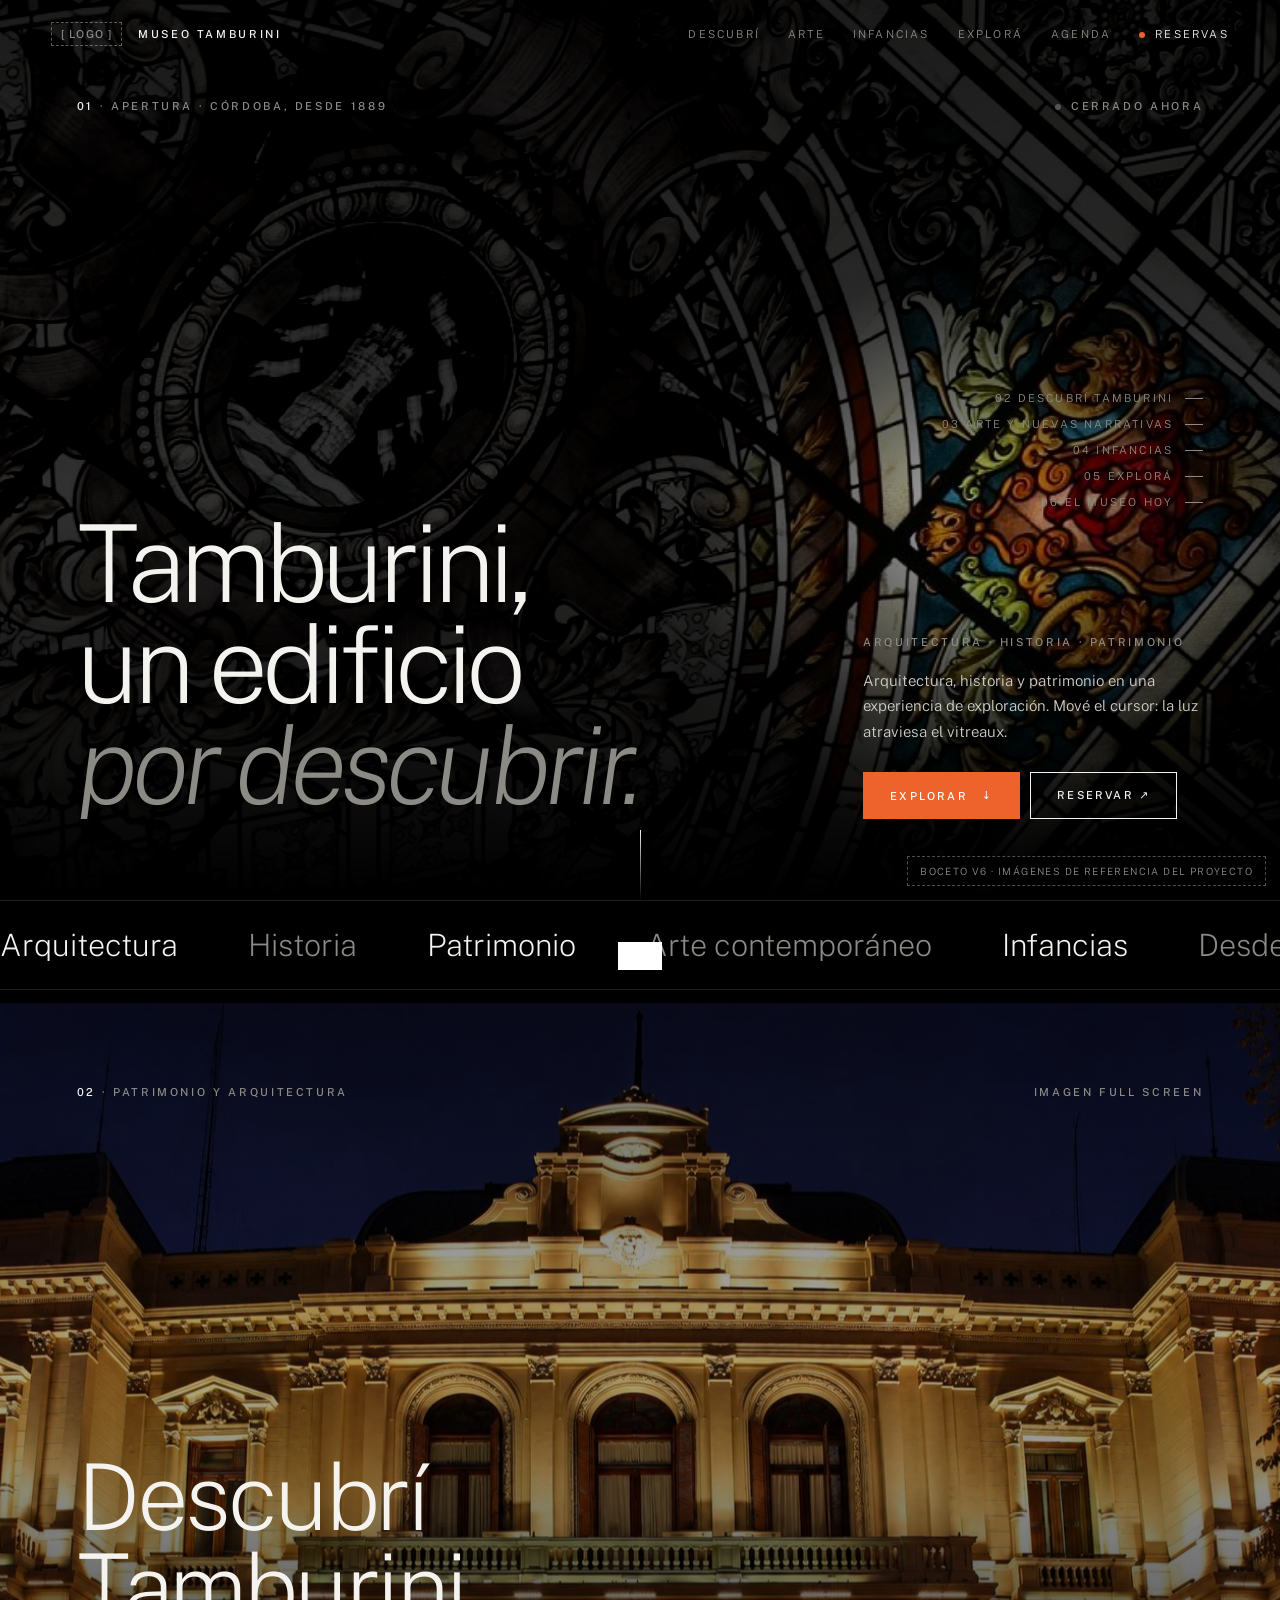
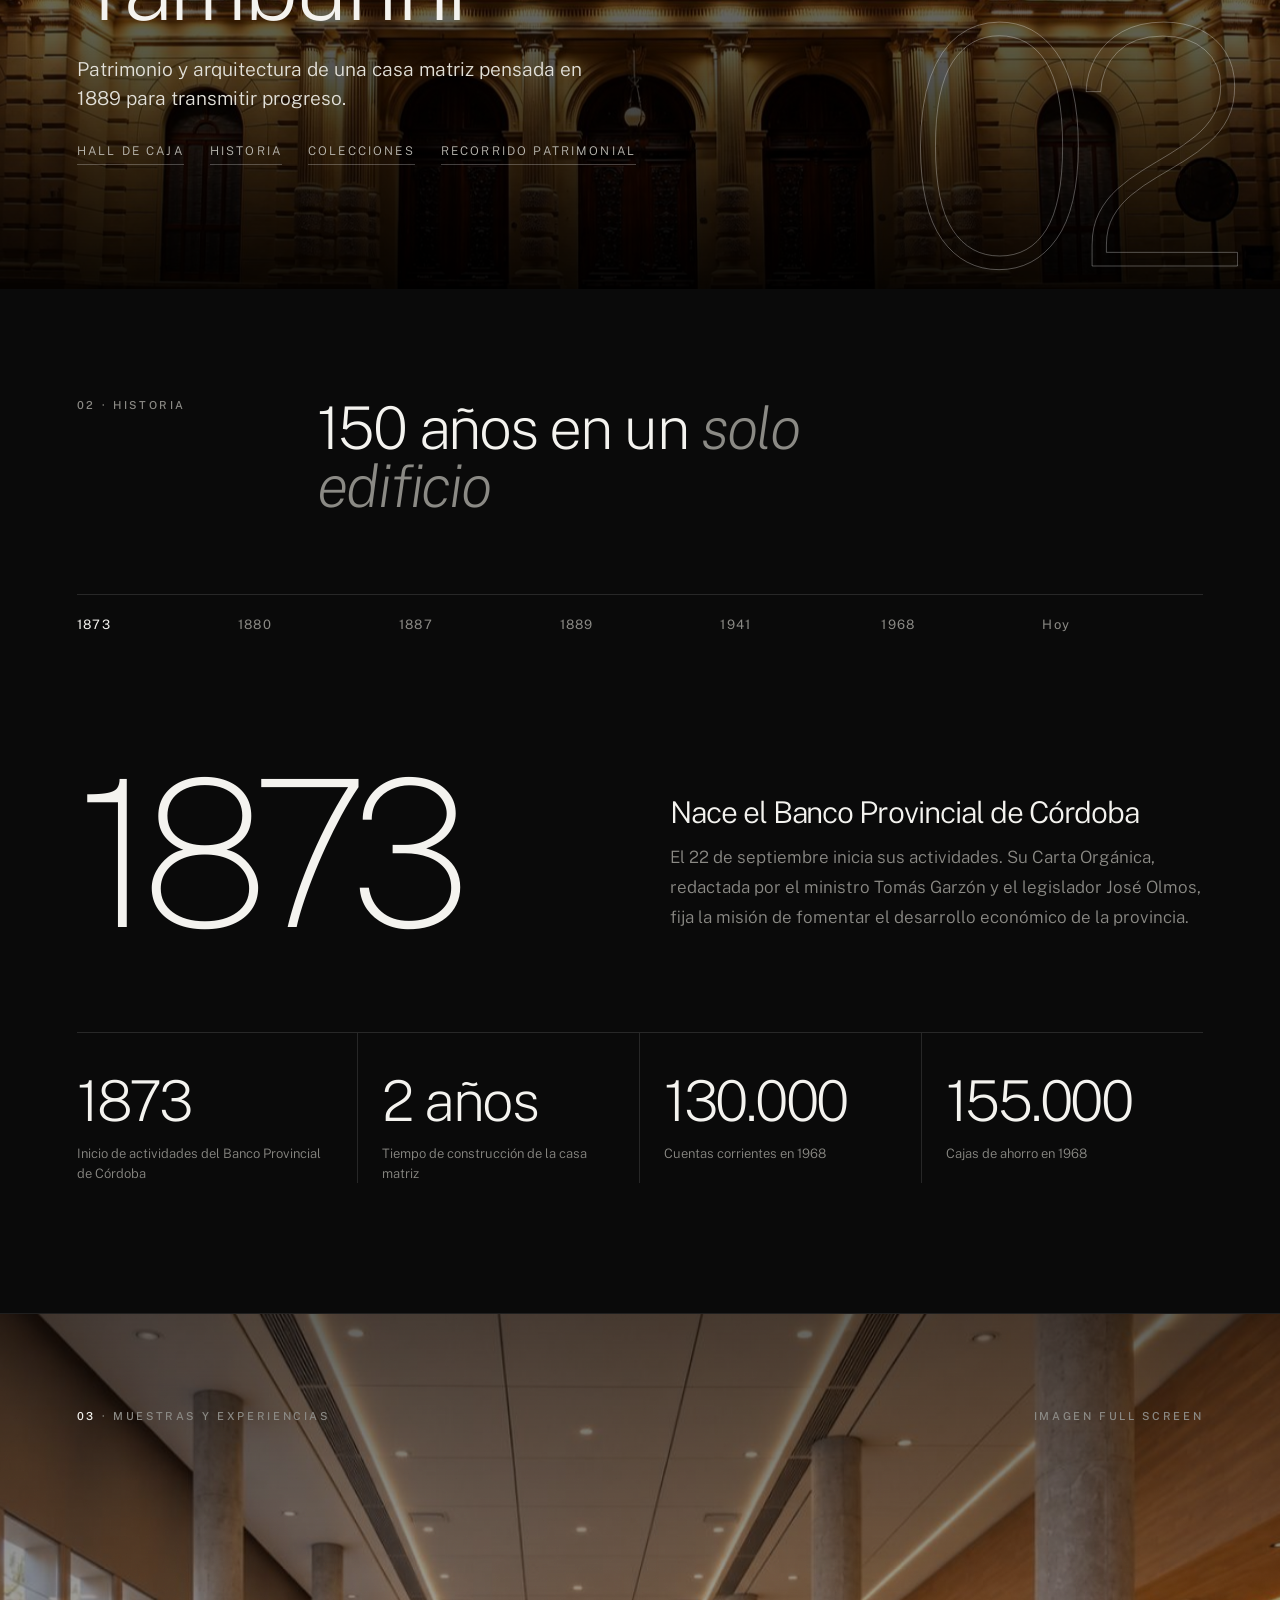
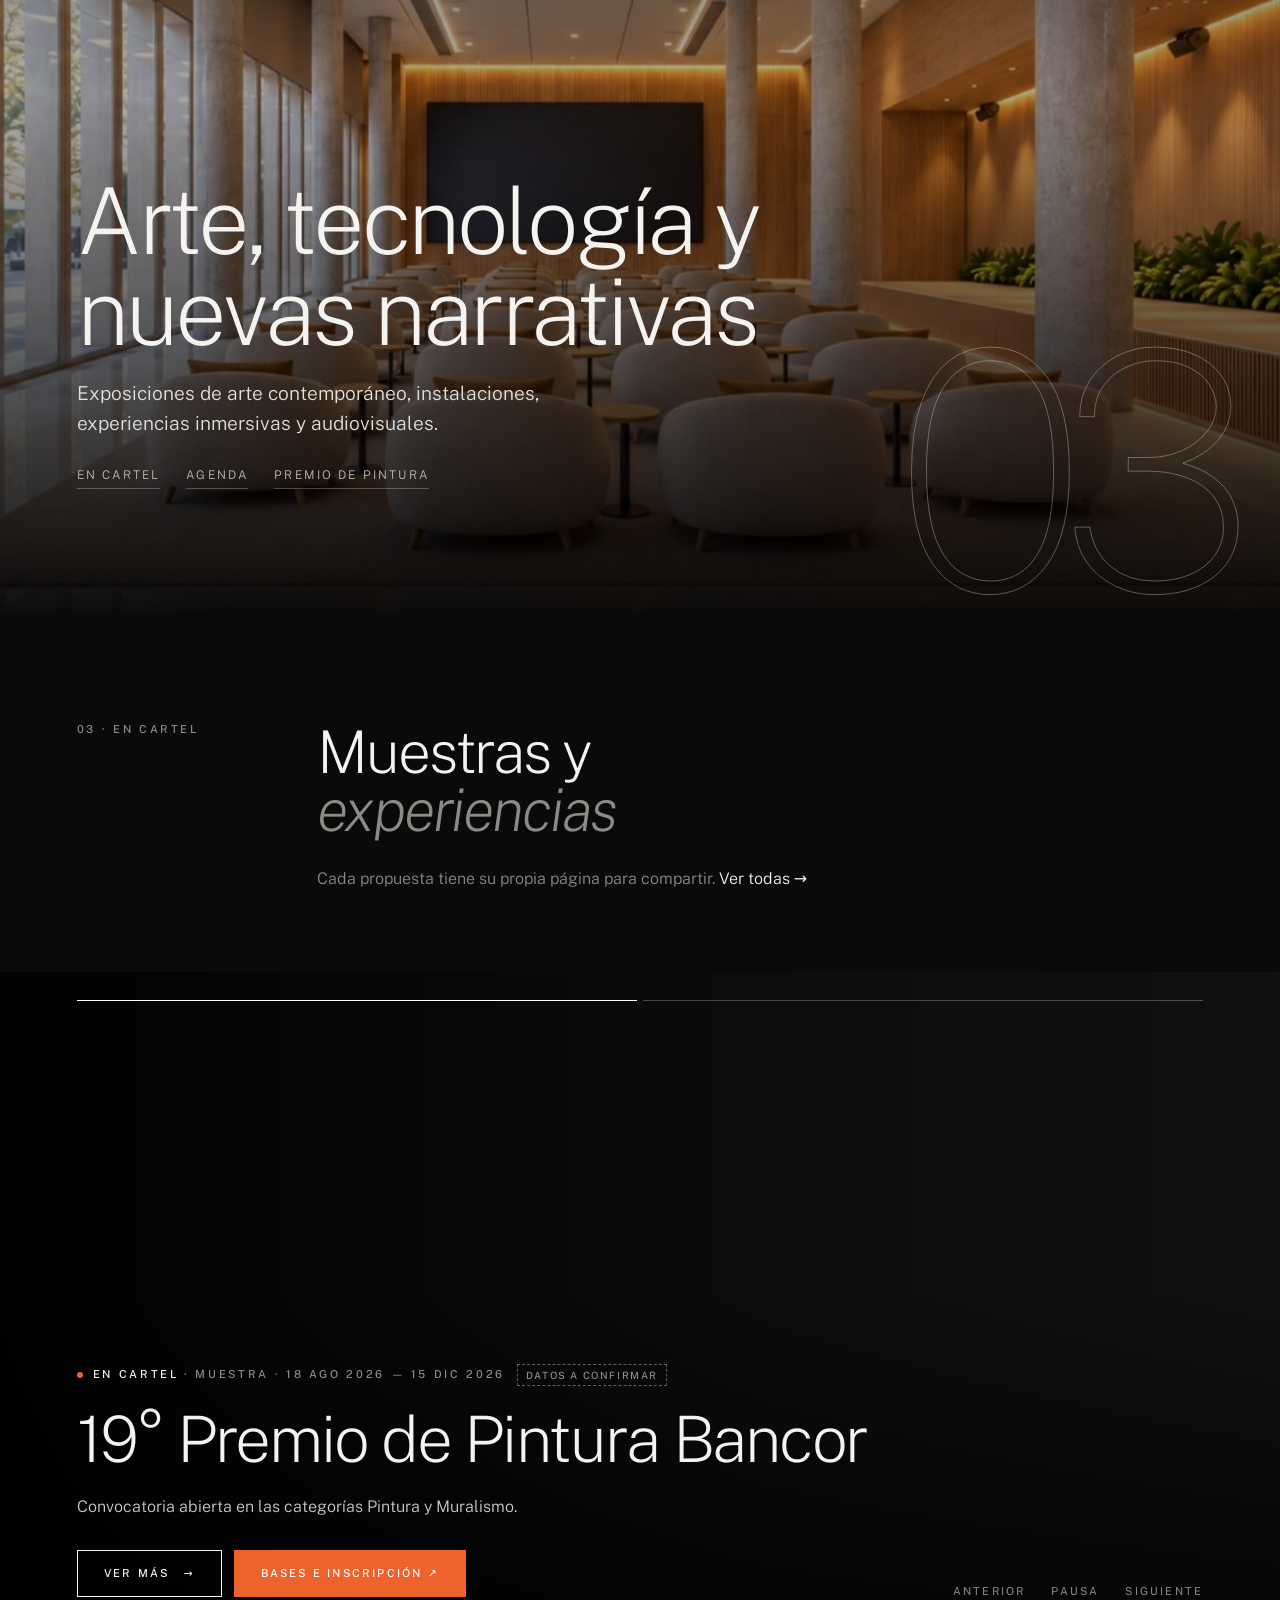
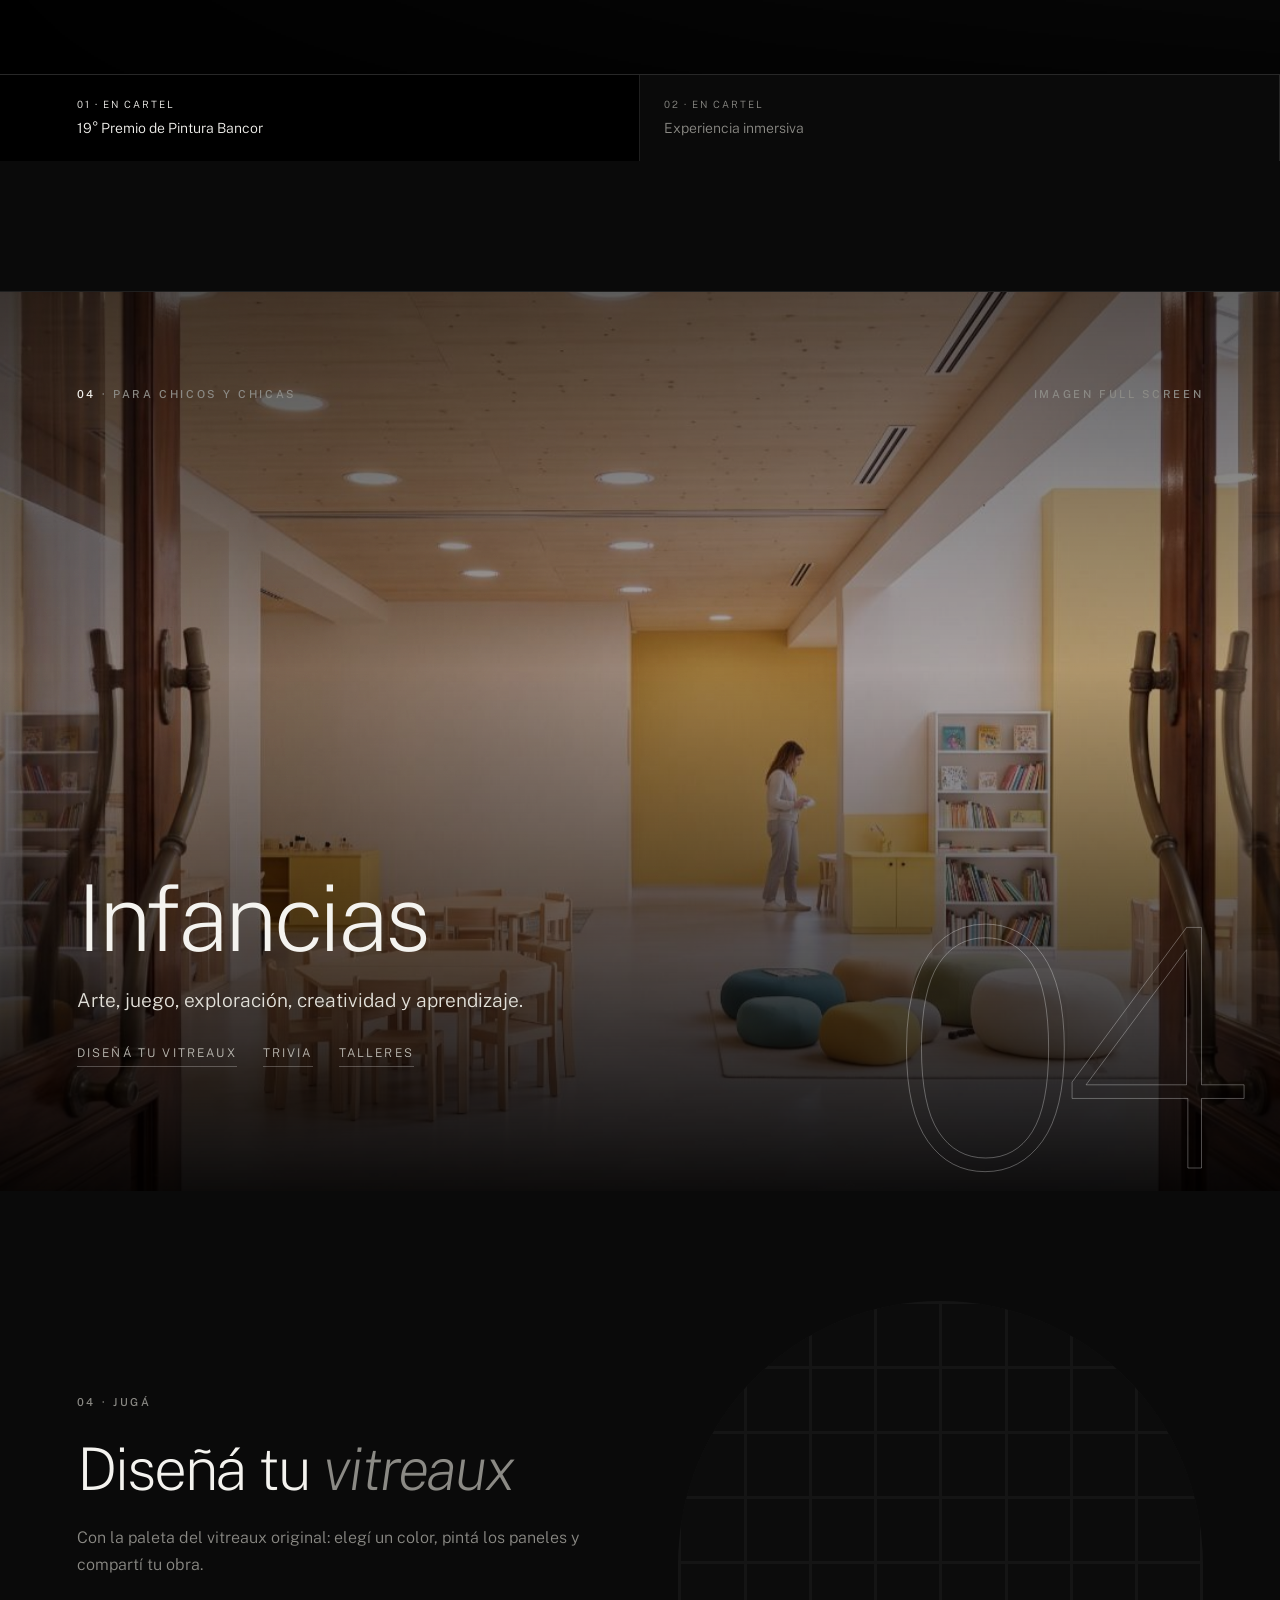
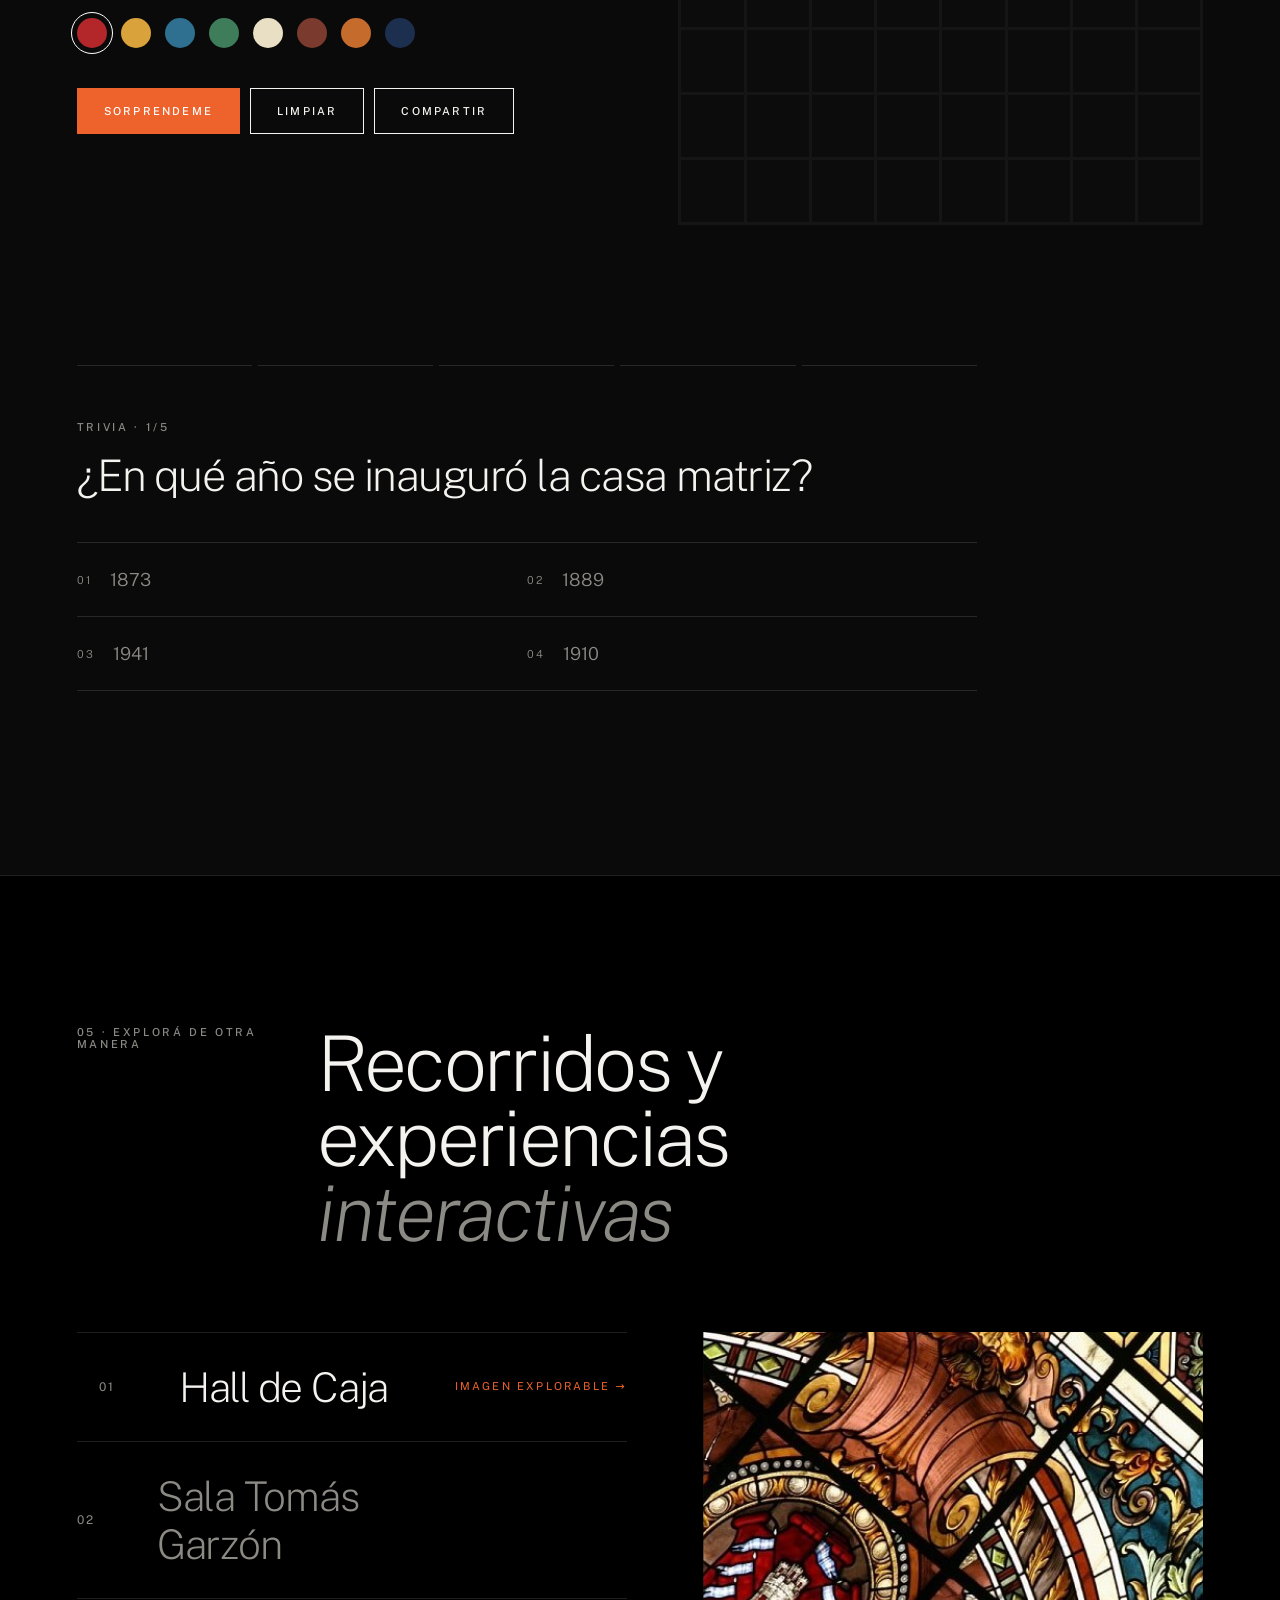
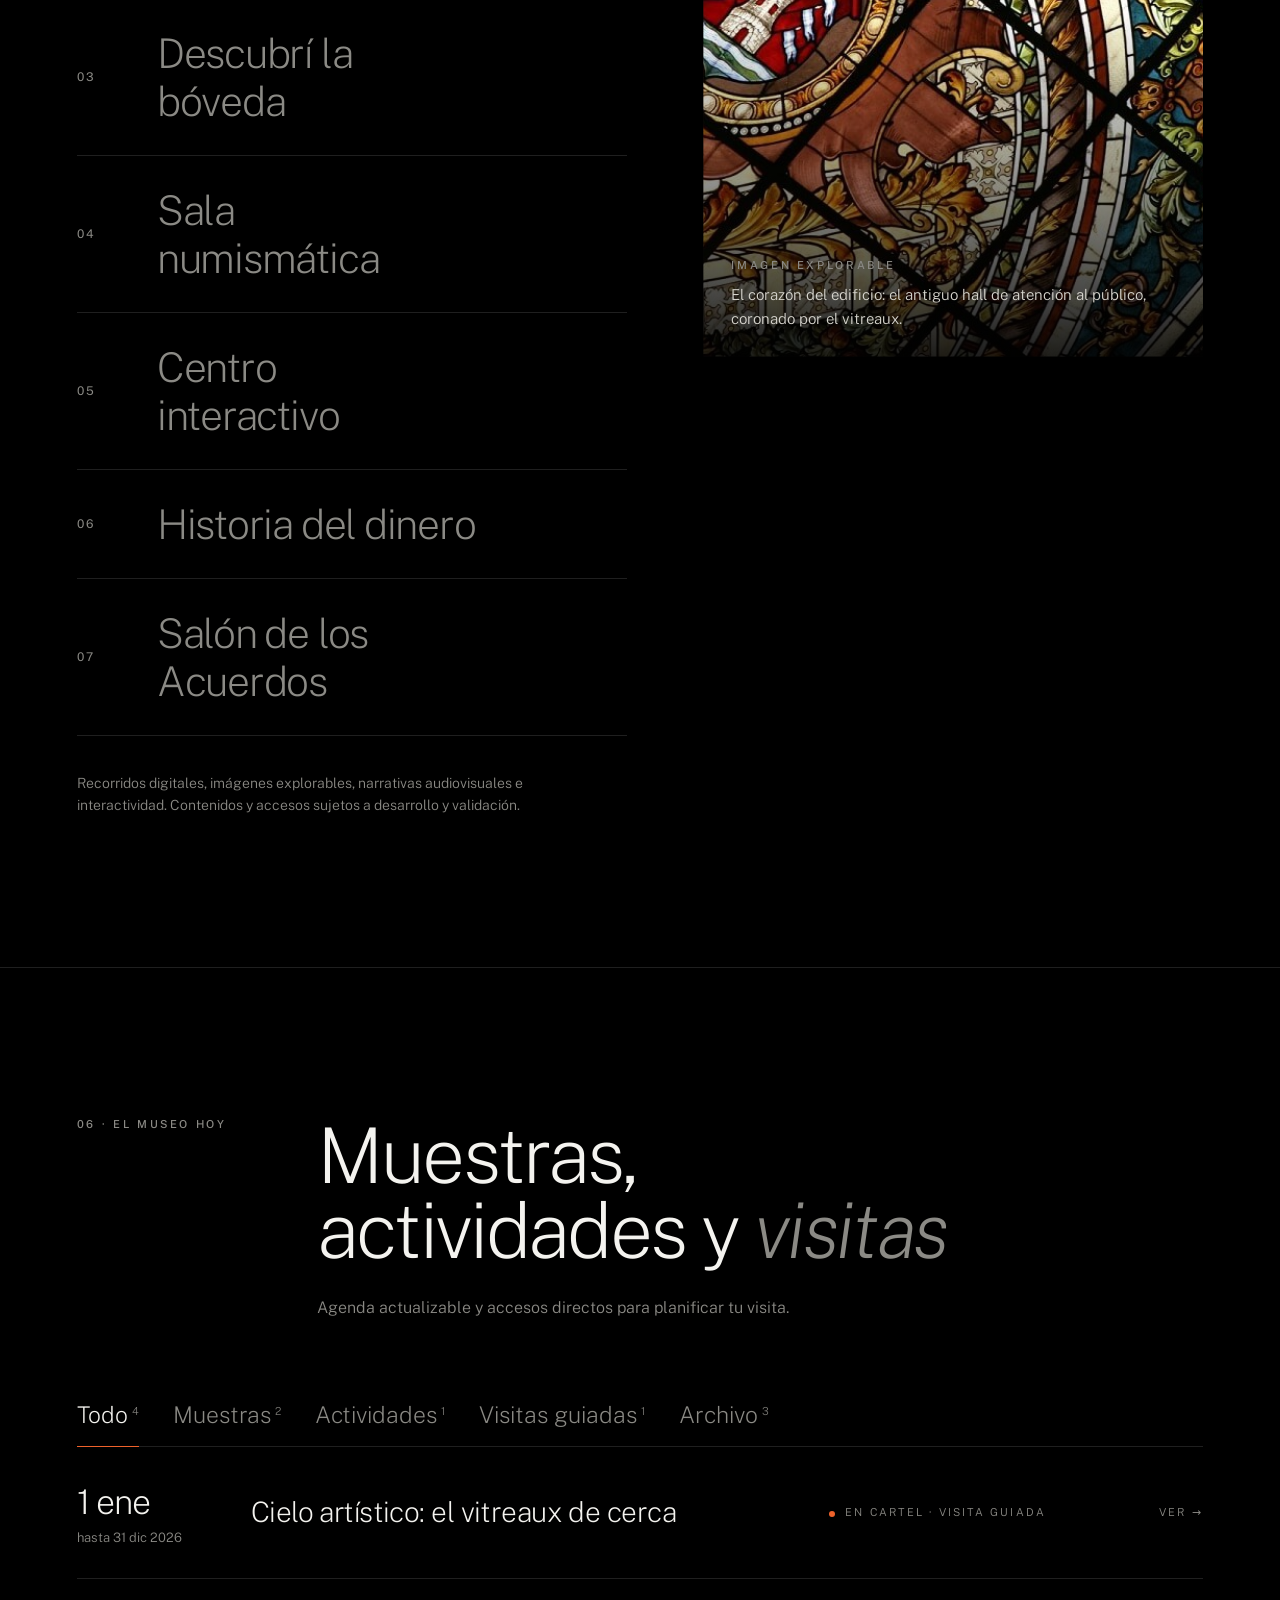
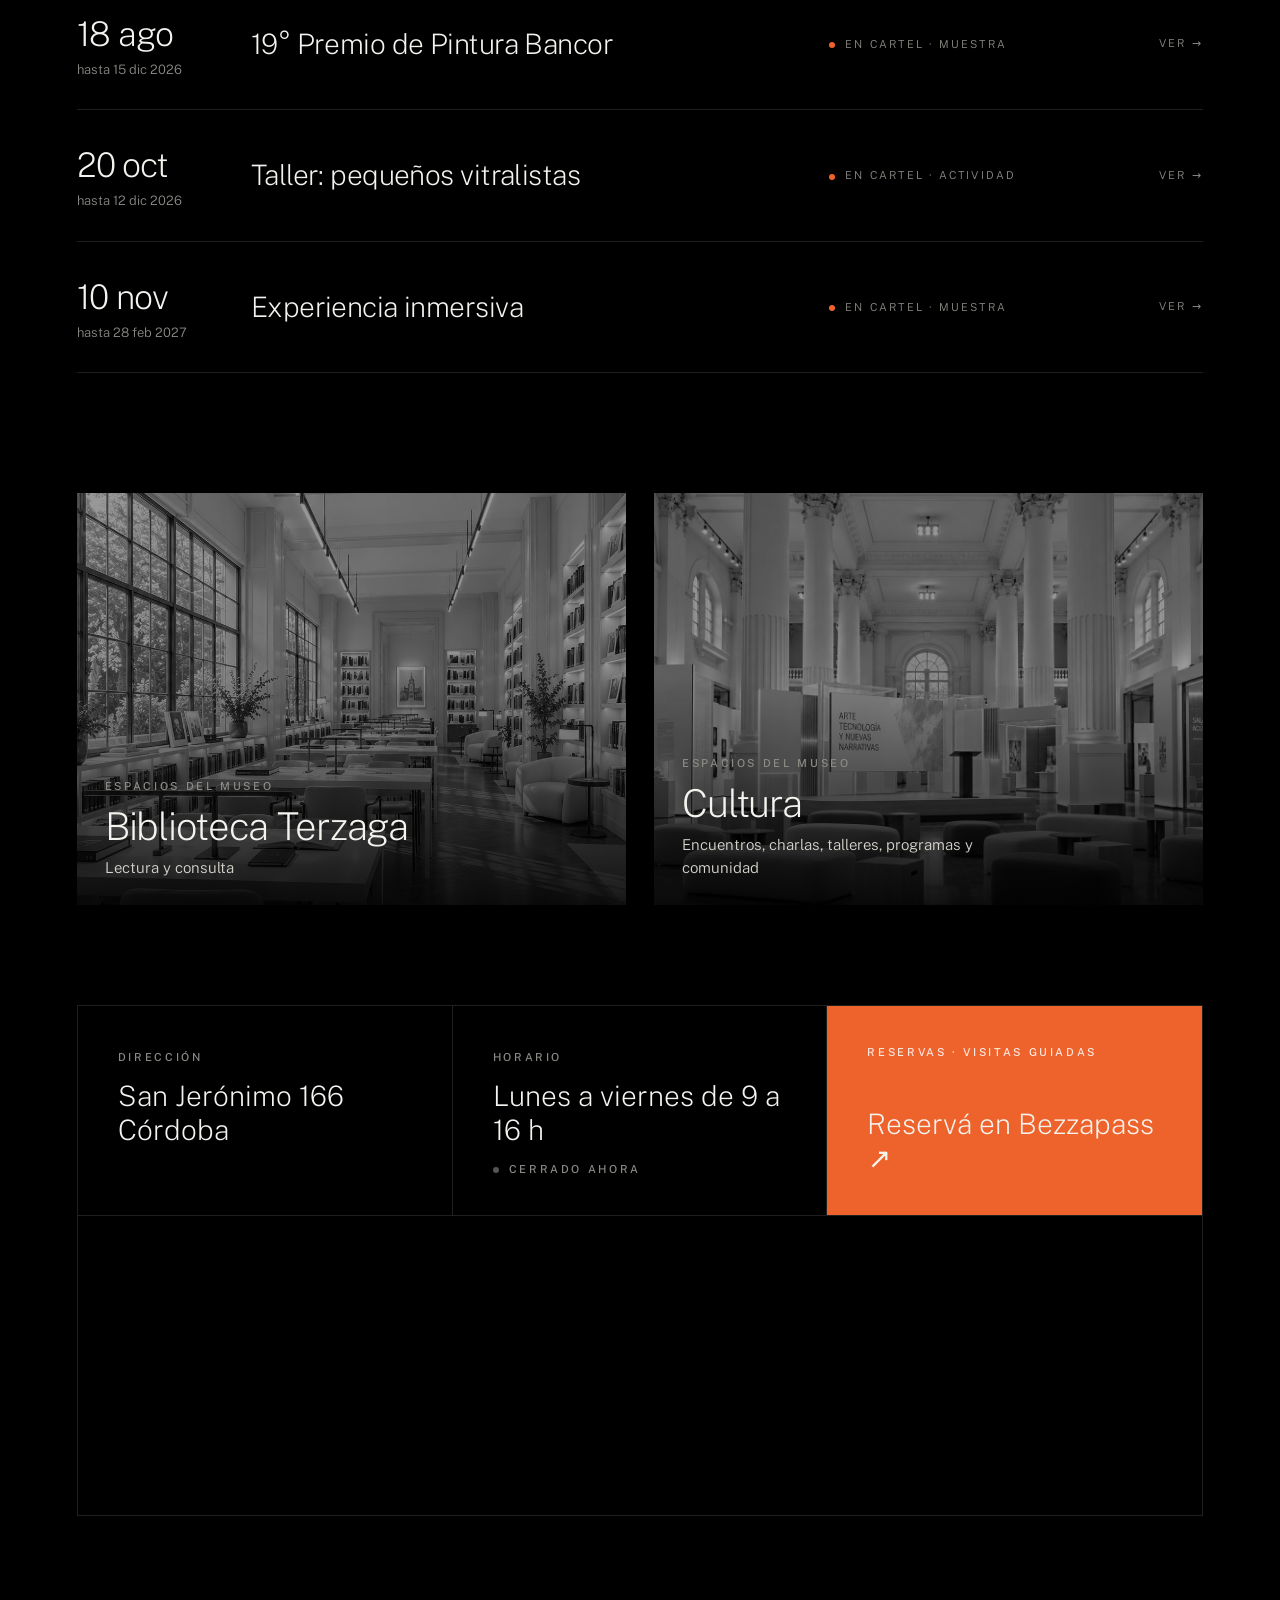
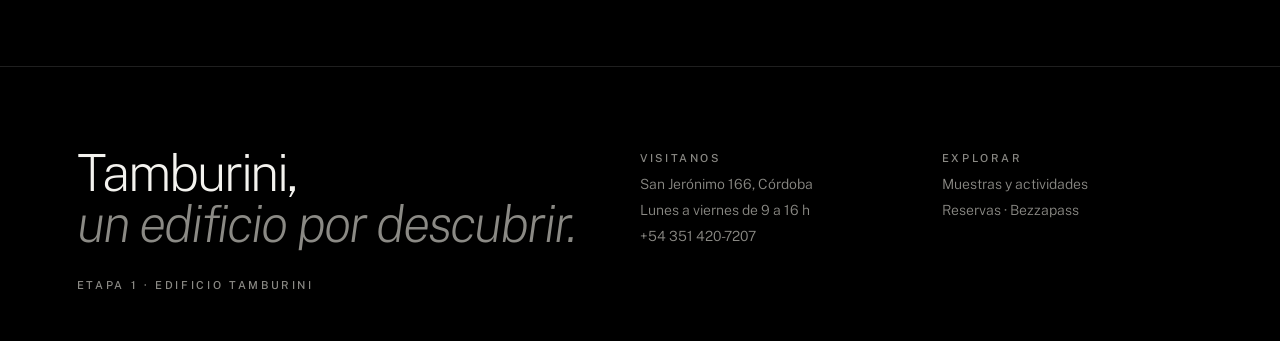
==== commit 10f32e16: "Add files via upload" ====
--- a/index.html
+++ b/index.html
@@ -1,7 +1,7 @@
 <!DOCTYPE html><html lang="es-AR"><head><meta charset="utf-8"><meta name="viewport" content="width=device-width,initial-scale=1">
 <title>Museo Tamburini · Un edificio por descubrir | Córdoba</title><meta name="description" content="Tamburini, un edificio por descubrir. Arquitectura, historia y patrimonio en una experiencia de exploración. Muestras, infancias, recorridos interactivos y reservas."><link rel="canonical" href="https://www.bancor.com.ar/museo-tamburini/"><meta name="robots" content="index,follow,max-image-preview:large">
-<meta property="og:type" content="website"><meta property="og:locale" content="es_AR"><meta property="og:site_name" content="Museo Arq. Francisco Tamburini"><meta property="og:title" content="Museo Tamburini · Un edificio por descubrir | Córdoba"><meta property="og:description" content="Tamburini, un edificio por descubrir. Arquitectura, historia y patrimonio en una experiencia de exploración. Muestras, infancias, recorridos interactivos y reservas."><meta property="og:url" content="https://www.bancor.com.ar/museo-tamburini/"><meta property="og:image" content="https://www.bancor.com.ar/museo-tamburini/assets/vitreaux.jpg">
-<meta name="twitter:card" content="summary_large_image"><meta name="theme-color" content="#000000"><link rel="preconnect" href="https://fonts.googleapis.com"><link rel="preconnect" href="https://fonts.gstatic.com" crossorigin><link href="https://fonts.googleapis.com/css2?family=Public+Sans:ital,wght@0,100;0,200;0,300;0,400;0,500;1,200;1,300&display=swap" rel="stylesheet"><link rel="stylesheet" href="assets/site.css"><script type="application/ld+json">{"@context": "https://schema.org", "@type": "Museum", "name": "Museo Arq. Francisco Tamburini", "url": "https://www.bancor.com.ar/museo-tamburini/", "telephone": "+54 351 420-7207", "address": {"@type": "PostalAddress", "streetAddress": "San Jerónimo 166", "addressLocality": "Córdoba", "postalCode": "X5000AGD", "addressRegion": "Córdoba", "addressCountry": "AR"}, "geo": {"@type": "GeoCoordinates", "latitude": -31.417767, "longitude": -64.18238}, "description": "Tamburini, un edificio por descubrir. Arquitectura, historia y patrimonio en la casa matriz del Banco de Córdoba (1889).", "openingHours": "Mo-Fr 09:00-16:00", "image": "https://www.bancor.com.ar/museo-tamburini/assets/vitreaux.jpg", "parentOrganization": {"@type": "Organization", "name": "Banco de la Provincia de Córdoba S.A.", "url": "https://www.bancor.com.ar/"}, "event": [{"@type": "Event", "name": "19° Premio de Pintura Bancor", "url": "https://www.bancor.com.ar/museo-tamburini/muestras/19-premio-pintura-bancor-2026/", "startDate": "2026-08-18", "endDate": "2026-12-15"}, {"@type": "Event", "name": "Muestra de arte contemporáneo", "url": "https://www.bancor.com.ar/museo-tamburini/muestras/muestra-arte-contemporaneo-2026/", "startDate": "2026-09-01", "endDate": "2026-11-30"}, {"@type": "Event", "name": "Experiencia inmersiva", "url": "https://www.bancor.com.ar/museo-tamburini/muestras/experiencia-inmersiva-2026/", "startDate": "2026-11-10", "endDate": "2027-02-28"}, {"@type": "Event", "name": "Cielo artístico: el vitreaux de cerca", "url": "https://www.bancor.com.ar/museo-tamburini/muestras/cielo-artistico-el-vitreaux-de-cerca/", "startDate": "2026-01-01", "endDate": "2026-12-31"}, {"@type": "Event", "name": "Taller: pequeños vitralistas", "url": "https://www.bancor.com.ar/museo-tamburini/muestras/taller-infancias-vitreaux/", "startDate": "2026-10-20", "endDate": "2026-12-12"}]}</script></head><body><div id="prog"></div><header class="hdr"><a class="brand" href="./"><span class="logo">[ LOGO ]</span><span>Museo Tamburini</span></a>
+<meta property="og:type" content="website"><meta property="og:locale" content="es_AR"><meta property="og:site_name" content="Museo Arq. Francisco Tamburini"><meta property="og:title" content="Museo Tamburini · Un edificio por descubrir | Córdoba"><meta property="og:description" content="Tamburini, un edificio por descubrir. Arquitectura, historia y patrimonio en una experiencia de exploración. Muestras, infancias, recorridos interactivos y reservas."><meta property="og:url" content="https://www.bancor.com.ar/museo-tamburini/"><meta property="og:image" content="https://www.bancor.com.ar/museo-tamburini/assets/img/tamburini/fachada-tamburini-noche.jpg">
+<meta name="twitter:card" content="summary_large_image"><meta name="theme-color" content="#000000"><link rel="preconnect" href="https://fonts.googleapis.com"><link rel="preconnect" href="https://fonts.gstatic.com" crossorigin><link href="https://fonts.googleapis.com/css2?family=Public+Sans:ital,wght@0,100;0,200;0,300;0,400;0,500;1,200;1,300&display=swap" rel="stylesheet"><link rel="stylesheet" href="assets/site.css"><script type="application/ld+json">{"@context": "https://schema.org", "@type": "Museum", "name": "Museo Arq. Francisco Tamburini", "url": "https://www.bancor.com.ar/museo-tamburini/", "telephone": "+54 351 420-7207", "address": {"@type": "PostalAddress", "streetAddress": "San Jerónimo 166", "addressLocality": "Córdoba", "postalCode": "X5000AGD", "addressRegion": "Córdoba", "addressCountry": "AR"}, "geo": {"@type": "GeoCoordinates", "latitude": -31.417767, "longitude": -64.18238}, "description": "Tamburini, un edificio por descubrir. Arquitectura, historia y patrimonio en la casa matriz del Banco de Córdoba (1889).", "openingHours": "Mo-Fr 09:00-16:00", "image": ["https://www.bancor.com.ar/museo-tamburini/assets/img/tamburini/fachada-tamburini-noche.jpg", "https://www.bancor.com.ar/museo-tamburini/assets/vitreaux.jpg"], "parentOrganization": {"@type": "Organization", "name": "Banco de la Provincia de Córdoba S.A.", "url": "https://www.bancor.com.ar/"}, "event": [{"@type": "Event", "name": "19° Premio de Pintura Bancor", "url": "https://www.bancor.com.ar/museo-tamburini/muestras/19-premio-pintura-bancor-2026/", "startDate": "2026-08-18", "endDate": "2026-12-15"}, {"@type": "Event", "name": "Muestra de arte contemporáneo", "url": "https://www.bancor.com.ar/museo-tamburini/muestras/muestra-arte-contemporaneo-2026/", "startDate": "2026-09-01", "endDate": "2026-11-30"}, {"@type": "Event", "name": "Experiencia inmersiva", "url": "https://www.bancor.com.ar/museo-tamburini/muestras/experiencia-inmersiva-2026/", "startDate": "2026-11-10", "endDate": "2027-02-28"}, {"@type": "Event", "name": "Cielo artístico: el vitreaux de cerca", "url": "https://www.bancor.com.ar/museo-tamburini/muestras/cielo-artistico-el-vitreaux-de-cerca/", "startDate": "2026-01-01", "endDate": "2026-12-31"}, {"@type": "Event", "name": "Taller: pequeños vitralistas", "url": "https://www.bancor.com.ar/museo-tamburini/muestras/taller-infancias-vitreaux/", "startDate": "2026-10-20", "endDate": "2026-12-12"}]}</script></head><body><div id="prog"></div><header class="hdr"><a class="brand" href="./"><span class="logo">[ LOGO ]</span><span>Museo Tamburini</span></a>
 <nav><a href="#descubri">Descubrí</a><a href="#arte">Arte</a><a href="#infancias">Infancias</a><a href="#explora">Explorá</a><a href="#museo-hoy">Agenda</a>
 <a class="cta ln" href="https://bezzapass.com.ar/" target="_blank" rel="noopener"><span class="dot"></span>Reservas</a></nav></header><section id="hero" aria-label="Apertura audiovisual"><div class="h-layer h-base"></div><div class="h-layer h-light"></div><div class="h-tiles"></div><div class="h-fade"></div>
 <div class="h-top lbl"><span><b>01</b> · Apertura · Córdoba, desde 1889</span><span data-open></span></div>
@@ -10,8 +10,7 @@
 <div class="h-side"><span class="lbl">Arquitectura · Historia · Patrimonio</span><p>Arquitectura, historia y patrimonio en una experiencia de exploración. Mové el cursor: la luz atraviesa el vitreaux.</p>
 <div style="display:flex;gap:10px;flex-wrap:wrap"><a class="btn acc" href="#descubri">Explorar <span class="ar">↓</span></a><a class="btn" href="https://bezzapass.com.ar/" target="_blank" rel="noopener">Reservar ↗</a></div></div></div><div class="scroll-ln"></div></section>
 <div class="marq"><div class="tr" id="mq"></div></div>
-
-<section class="chap" id="descubri"><div class="media"><div class="bg" style="background-image:url('https://images.unsplash.com/photo-1564399580075-5dfe19c205f3?auto=format&fit=crop&w=2000&q=70')"></div></div><div class="grain"></div><div class="sh"></div><div class="num">02</div>
+<section class="chap" id="descubri"><div class="media"><div class="bg" style="background-image:url('assets/img/tamburini/fachada-tamburini-noche.jpg')"></div></div><div class="grain"></div><div class="sh"></div><div class="num">02</div>
 <div class="top"><span class="lbl"><b>02</b> · Patrimonio y arquitectura</span><span class="lbl">Imagen full screen</span></div>
 <div class="ct"><h2 data-split>Descubrí Tamburini</h2><p class="sub">Patrimonio y arquitectura de una casa matriz pensada en 1889 para transmitir progreso.</p><div class="tags"><a href="#explora">Hall de Caja</a><a href="#historia">Historia</a><a href="#explora">Colecciones</a><a href="#explora">Recorrido patrimonial</a></div></div></section>
 <div class="branch" id="historia"><div class="s-head"><span class="lbl reveal">02 · Historia</span><h2 class="reveal" style="font-size:clamp(34px,4.6vw,72px)">150 años en un <em>solo edificio</em></h2></div>
@@ -19,27 +18,24 @@
 <div class="stats"><div class="stat reveal"><div class="v" data-n="1873">0</div><div class="l">Inicio de actividades del Banco Provincial de Córdoba</div></div>
 <div class="stat reveal"><div class="v"><span data-n="2">0</span> años</div><div class="l">Tiempo de construcción de la casa matriz</div></div>
 <div class="stat reveal"><div class="v" data-n="130000">0</div><div class="l">Cuentas corrientes en 1968</div></div><div class="stat reveal"><div class="v" data-n="155000">0</div><div class="l">Cajas de ahorro en 1968</div></div></div></div>
-
-<section class="chap" id="arte"><div class="media"><div class="bg" style="background-image:url('https://images.unsplash.com/photo-1550684376-efcbd6e3f031?auto=format&fit=crop&w=2000&q=70')"></div></div><div class="grain"></div><div class="sh"></div><div class="num">03</div>
+<section class="chap" id="arte"><div class="media"><div class="bg" style="background-image:url('assets/img/innovacion/innovacion.jpg')"></div></div><div class="grain"></div><div class="sh"></div><div class="num">03</div>
 <div class="top"><span class="lbl"><b>03</b> · Muestras y experiencias</span><span class="lbl">Imagen full screen</span></div>
 <div class="ct"><h2 data-split>Arte, tecnología y nuevas narrativas</h2><p class="sub">Exposiciones de arte contemporáneo, instalaciones, experiencias inmersivas y audiovisuales.</p><div class="tags"><a href="#en-cartel">En cartel</a><a href="#museo-hoy">Agenda</a><a href="https://www.bancor.com.ar/institucional/museo-tamburini/premio-pintura" target=_blank rel=noopener>Premio de Pintura</a></div></div></section>
 <div class="branch" id="en-cartel"><div class="s-head"><span class="lbl reveal">03 · En cartel</span><div><h2 class="reveal" style="font-size:clamp(34px,4.6vw,72px)">Muestras y <em>experiencias</em></h2>
 <p class="lead reveal">Cada propuesta tiene su propia página para compartir. <a class="ln" style="color:var(--fg)" href="muestras/">Ver todas →</a></p></div></div>
 <div class="stage" id="stage" data-eje="arte"><div class="bars"></div><div class="ctrl"><button id="sPrev">Anterior</button><button id="sPlay">Pausa</button><button id="sNext">Siguiente</button></div></div><div class="idx" id="idx"></div></div>
-
-<section class="chap" id="infancias"><div class="media"><div class="bg" style="background-image:url('https://images.unsplash.com/photo-1503454537195-1dcabb73ffb9?auto=format&fit=crop&w=2000&q=70')"></div></div><div class="grain"></div><div class="sh"></div><div class="num">04</div>
+<section class="chap" id="infancias"><div class="media"><div class="bg" style="background-image:url('assets/img/infancias/espacio-infancias.jpg')"></div></div><div class="grain"></div><div class="sh"></div><div class="num">04</div>
 <div class="top"><span class="lbl"><b>04</b> · Para chicos y chicas</span><span class="lbl">Imagen full screen</span></div>
 <div class="ct"><h2 data-split>Infancias</h2><p class="sub">Arte, juego, exploración, creatividad y aprendizaje.</p><div class="tags"><a href="#juego">Diseñá tu vitreaux</a><a href="#trivia">Trivia</a><a href="#museo-hoy">Talleres</a></div></div></section>
 <div class="branch" id="juego"><div class="kids"><div><span class="lbl reveal">04 · Jugá</span><h2 class="reveal" style="margin-top:30px;font-size:clamp(34px,4.6vw,72px)">Diseñá tu <em>vitreaux</em></h2>
 <p class="lead reveal">Con la paleta del vitreaux original: elegí un color, pintá los paneles y compartí tu obra.</p><div class="pal" id="pal"></div>
 <div style="display:flex;gap:10px;flex-wrap:wrap"><button class="btn acc" id="rnd">Sorprendeme</button><button class="btn" id="clr">Limpiar</button><button class="btn" id="shr">Compartir</button></div></div><div class="vgrid reveal" id="vgrid"></div></div>
 <div class="qbox reveal" id="trivia"><div id="qbox"></div></div></div>
-
 <section class="s" id="explora"><div class="s-head"><span class="lbl reveal">05 · Explorá de otra manera</span><div><h2 class="reveal">Recorridos y experiencias <em>interactivas</em></h2></div></div>
 <div class="xp"><div><div class="xp-list reveal" id="xpList"></div><p class="xp-note">Recorridos digitales, imágenes explorables, narrativas audiovisuales e interactividad. Contenidos y accesos sujetos a desarrollo y validación.</p></div><div class="xp-view reveal" id="xpView"></div></div></section>
-
 <section class="s" id="museo-hoy"><div class="s-head"><span class="lbl reveal">06 · El museo hoy</span><div><h2 class="reveal">Muestras, actividades y <em>visitas</em></h2><p class="lead reveal">Agenda actualizable y accesos directos para planificar tu visita.</p></div></div>
 <div class="tabs reveal" id="tabs"></div><div id="agenda"></div><div id="evthumb"></div>
+<div class="spaces"><div class="space reveal"><div class="im" style="background-image:url('assets/img/biblioteca-terzaga/biblioteca-terzaga.jpg')"></div><div class="tx"><span class="lbl">Espacios del museo</span><h4>Biblioteca Terzaga</h4><p>Lectura y consulta</p></div></div><div class="space reveal"><div class="im" style="background-image:url('assets/img/cultura/cultura.jpg')"></div><div class="tx"><span class="lbl">Espacios del museo</span><h4>Cultura</h4><p>Encuentros, charlas, talleres, programas y comunidad</p></div></div></div>
 <div class="res-strip reveal"><div><span class="lbl">Dirección</span><div class="big">San Jerónimo 166<br>Córdoba</div></div>
 <div><span class="lbl">Horario</span><div class="big">Lunes a viernes de 9 a 16 h</div><p class="lbl" style="margin-top:16px" data-open></p></div>
 <a class="bzl" href="https://bezzapass.com.ar/" target="_blank" rel="noopener"><span class="lbl">Reservas · Visitas guiadas</span><div class="big">Reservá en Bezzapass ↗</div></a></div>
@@ -47,4 +43,4 @@
 <div class="exo" id="exo"></div><footer><div><div class="big">Tamburini,<br><em style="color:var(--mute)">un edificio por descubrir.</em></div><p class="lbl" style="margin-top:30px">Etapa 1 · Edificio Tamburini</p></div>
 <div><span class="lbl">Visitanos</span><a href="https://maps.google.com/?q=-31.417767,-64.18238" target="_blank" rel="noopener">San Jerónimo 166, Córdoba</a><a>Lunes a viernes de 9 a 16 h</a><a href="tel:+54351420-7207">+54 351 420-7207</a></div>
 <div><span class="lbl">Explorar</span><a href="muestras/">Muestras y actividades</a><a href="https://bezzapass.com.ar/" target="_blank" rel="noopener">Reservas · Bezzapass</a></div></footer>
-<div class="toast" id="toast"></div><div class="note">Boceto v4 · imágenes y videos a reemplazar</div><script>window.SITE={"page": "home", "root": "", "vit": "assets/vitreaux.jpg", "preview": false, "data": {"config": {"base_url": "https://www.bancor.com.ar/museo-tamburini", "museo": "Museo Arq. Francisco Tamburini", "direccion": "San Jerónimo 166", "ciudad": "Córdoba", "cp": "X5000AGD", "pais": "AR", "lat": -31.417767, "lng": -64.18238, "telefono": "+54 351 420-7207", "horario": "Lunes a viernes de 9 a 16 h", "bezzapass": "https://bezzapass.com.ar/"}, "muestras": [{"slug": "19-premio-pintura-bancor-2026", "tipo": "Muestra", "eje": "arte", "titulo": "19° Premio de Pintura Bancor", "bajada": "Convocatoria abierta en las categorías Pintura y Muralismo.", "cuerpo": ["El Premio de Pintura Bancor llega a su edición número 19 con dos categorías: Pintura y Muralismo.", "En la página oficial del premio se pueden consultar las condiciones, descargar los reglamentos y acceder al sistema de inscripción."], "desde": "2026-08-18", "hasta": "2026-12-15", "horario": "", "entrada": "Inscripción online", "img": "https://images.unsplash.com/photo-1513364776144-60967b0f800f?auto=format&fit=crop&w=1800&q=70", "gal": ["https://images.unsplash.com/photo-1460661419201-fd4cecdf8a8b?auto=format&fit=crop&w=1400&q=70"], "cta": {"label": "Bases e inscripción", "url": "https://www.bancor.com.ar/institucional/museo-tamburini/premio-pintura"}, "keywords": ["premio de pintura", "muralismo", "Bancor"], "ph": true}, {"slug": "muestra-arte-contemporaneo-2026", "tipo": "Muestra", "eje": "arte", "titulo": "Muestra de arte contemporáneo", "bajada": "Espacio para la exposición en cartel: obra, artista, curaduría y video de presentación.", "cuerpo": ["Texto curatorial a completar por el museo."], "desde": "2026-09-01", "hasta": "2026-11-30", "horario": "Lunes a viernes de 9 a 16 h", "entrada": "Con reserva en Bezzapass", "img": "https://images.unsplash.com/photo-1554907984-15263bfd63bd?auto=format&fit=crop&w=1800&q=70", "gal": [], "video": "", "keywords": ["arte contemporáneo Córdoba"], "ph": true}, {"slug": "experiencia-inmersiva-2026", "tipo": "Muestra", "eje": "arte", "titulo": "Experiencia inmersiva", "bajada": "Instalación audiovisual a confirmar.", "cuerpo": ["Contenido a completar."], "desde": "2026-11-10", "hasta": "2027-02-28", "horario": "Lunes a viernes de 9 a 16 h", "entrada": "Con reserva en Bezzapass", "img": "https://images.unsplash.com/photo-1550684376-efcbd6e3f031?auto=format&fit=crop&w=1800&q=70", "gal": [], "keywords": ["experiencia inmersiva"], "ph": true}, {"slug": "cielo-artistico-el-vitreaux-de-cerca", "tipo": "Visita guiada", "eje": "patrimonio", "titulo": "Cielo artístico: el vitreaux de cerca", "bajada": "Un recorrido por el Hall de Caja: el vitreaux, la yesería y los símbolos de 1889.", "cuerpo": ["La casa matriz del Banco de Córdoba fue inaugurada el 17 de mayo de 1889 con proyecto del arquitecto italiano Francisco Tamburini.", "Su interior, con decoración inspirada en el Palacio de Versalles, conserva un imponente vitreaux en el techo del hall central de las antiguas cajas de atención al público, acompañado de molduras y yesería de Arturo Nembrini Gonzaga."], "desde": "2026-01-01", "hasta": "2026-12-31", "horario": "Lunes a viernes de 9 a 16 h", "entrada": "Con reserva en Bezzapass", "img": "__VITREAUX__", "gal": ["__VITREAUX__"], "keywords": ["vitreaux", "patrimonio Córdoba", "visita guiada"], "ph": true}, {"slug": "taller-infancias-vitreaux", "tipo": "Actividad", "eje": "infancias", "titulo": "Taller: pequeños vitralistas", "bajada": "Arte, juego y exploración para chicos y chicas a partir del vitreaux del museo.", "cuerpo": ["Actividad de ejemplo para la línea Infancias. Contenido a completar."], "desde": "2026-10-20", "hasta": "2026-12-12", "horario": "A confirmar", "entrada": "Con reserva en Bezzapass", "img": "https://images.unsplash.com/photo-1503454537195-1dcabb73ffb9?auto=format&fit=crop&w=1800&q=70", "gal": [], "keywords": ["infancias", "taller para chicos Córdoba"], "ph": true}, {"slug": "noche-de-los-museos-2025-los-dorados-anos-veinte", "tipo": "Actividad", "eje": "arte", "titulo": "Los dorados años veinte · Noche de los Museos 2025", "bajada": "Una noche que recreó el espíritu de los años veinte, cuando el Banco transitaba su cincuentenario.", "cuerpo": ["Bajo la consigna «El futuro de los museos en constante cambio», el Museo Tamburini invitó a las familias cordobesas a una noche que combinó ficción literaria, música y danza.", "A 100 años de la publicación de «El Gran Gatsby», el público vivió una adaptación libre de la novela de F. Scott Fitzgerald con artistas cordobeses dirigidos por Carolina Gallardo.", "La programación sumó a la Small Jazz Band con la Escuela Córdoba Swing, el Coro Bancor, una muestra de autos antiguos y un recorrido por la historia del Banco en los años veinte, con avistaje del cielo artístico con telescopios."], "programa": [["20:00 – 01:00", "Exposición del Museo Itinerante de la Asociación Cordobesa de Coleccionistas de Autos Antiguos"], ["20:15 y 22:30", "Coro Bancor, a cargo de María Emilia Puebla"], ["20:30 y 22:45", "Puesta escénica de «El Gran Gatsby», dirección de Carolina Gallardo"], ["21:00 y 23:15", "Small Jazz Band con la Escuela Córdoba Swing"], ["21:30 y 23:45", "Visita «Historia del Banco de Córdoba, década del veinte» y avistaje del cielo artístico con telescopios"]], "desde": "2025-11-07", "hasta": "2025-11-07", "horario": "20:00 a 01:00 h", "entrada": "Libre y gratuita", "gratis": true, "img": "https://images.unsplash.com/photo-1514525253161-7a46d19cd819?auto=format&fit=crop&w=1800&q=70", "gal": [], "keywords": ["Noche de los Museos Córdoba", "El Gran Gatsby"]}, {"slug": "18-premio-pintura-bancor-2025", "tipo": "Muestra", "eje": "arte", "titulo": "18° Premio de Pintura Bancor", "bajada": "Obras ganadoras y seleccionadas de la edición 18.", "cuerpo": ["Contenido a completar con las obras ganadoras e imágenes oficiales."], "desde": "2025-08-01", "hasta": "2025-12-15", "horario": "", "entrada": "", "img": "https://images.unsplash.com/photo-1579783902614-a3fb3927b6a5?auto=format&fit=crop&w=1800&q=70", "gal": [], "keywords": ["premio de pintura"], "ph": true}]}}</script><script src="assets/site.js"></script></body></html>+<div class="toast" id="toast"></div><div class="note">Boceto v6 · imágenes de referencia del proyecto</div><script>window.SITE={"page": "home", "root": "", "vit": "assets/vitreaux.jpg", "preview": false, "imgs": {}, "data": {"config": {"base_url": "https://www.bancor.com.ar/museo-tamburini", "museo": "Museo Arq. Francisco Tamburini", "direccion": "San Jerónimo 166", "ciudad": "Córdoba", "cp": "X5000AGD", "pais": "AR", "lat": -31.417767, "lng": -64.18238, "telefono": "+54 351 420-7207", "horario": "Lunes a viernes de 9 a 16 h", "bezzapass": "https://bezzapass.com.ar/"}, "muestras": [{"slug": "19-premio-pintura-bancor-2026", "tipo": "Muestra", "eje": "arte", "titulo": "19° Premio de Pintura Bancor", "bajada": "Convocatoria abierta en las categorías Pintura y Muralismo.", "cuerpo": ["El Premio de Pintura Bancor llega a su edición número 19 con dos categorías: Pintura y Muralismo.", "En la página oficial del premio se pueden consultar las condiciones, descargar los reglamentos y acceder al sistema de inscripción."], "desde": "2026-08-18", "hasta": "2026-12-15", "horario": "", "entrada": "Inscripción online", "img": "https://images.unsplash.com/photo-1513364776144-60967b0f800f?auto=format&fit=crop&w=1800&q=70", "gal": [], "cta": {"label": "Bases e inscripción", "url": "https://www.bancor.com.ar/institucional/museo-tamburini/premio-pintura"}, "keywords": ["premio de pintura", "muralismo", "Bancor"], "ph": true}, {"slug": "muestra-arte-contemporaneo-2026", "tipo": "Muestra", "eje": "arte", "titulo": "Muestra de arte contemporáneo", "bajada": "Espacio para la exposición en cartel: obra, artista, curaduría y video de presentación.", "cuerpo": ["Texto curatorial a completar por el museo."], "desde": "2026-09-01", "hasta": "2026-11-30", "horario": "Lunes a viernes de 9 a 16 h", "entrada": "Con reserva en Bezzapass", "img": "assets/img/innovacion/innovacion.jpg", "gal": [], "video": "", "keywords": ["arte contemporáneo Córdoba"], "ph": true}, {"slug": "experiencia-inmersiva-2026", "tipo": "Muestra", "eje": "arte", "titulo": "Experiencia inmersiva", "bajada": "Instalación audiovisual a confirmar.", "cuerpo": ["Contenido a completar."], "desde": "2026-11-10", "hasta": "2027-02-28", "horario": "Lunes a viernes de 9 a 16 h", "entrada": "Con reserva en Bezzapass", "img": "assets/img/innovacion/centro-interactivo-linea-de-tiempo.jpg", "gal": [], "keywords": ["experiencia inmersiva"], "ph": true}, {"slug": "cielo-artistico-el-vitreaux-de-cerca", "tipo": "Visita guiada", "eje": "patrimonio", "titulo": "Cielo artístico: el vitreaux de cerca", "bajada": "Un recorrido por el Hall de Caja: el vitreaux, la yesería y los símbolos de 1889.", "cuerpo": ["La casa matriz del Banco de Córdoba fue inaugurada el 17 de mayo de 1889 con proyecto del arquitecto italiano Francisco Tamburini.", "Su interior, con decoración inspirada en el Palacio de Versalles, conserva un imponente vitreaux en el techo del hall central de las antiguas cajas de atención al público, acompañado de molduras y yesería de Arturo Nembrini Gonzaga."], "desde": "2026-01-01", "hasta": "2026-12-31", "horario": "Lunes a viernes de 9 a 16 h", "entrada": "Con reserva en Bezzapass", "img": "__VITREAUX__", "gal": ["__VITREAUX__", "assets/img/tamburini/fachada-tamburini-noche.jpg"], "keywords": ["vitreaux", "patrimonio Córdoba", "visita guiada"], "ph": true}, {"slug": "taller-infancias-vitreaux", "tipo": "Actividad", "eje": "infancias", "titulo": "Taller: pequeños vitralistas", "bajada": "Arte, juego y exploración para chicos y chicas a partir del vitreaux del museo.", "cuerpo": ["Actividad de ejemplo para la línea Infancias. Contenido a completar."], "desde": "2026-10-20", "hasta": "2026-12-12", "horario": "A confirmar", "entrada": "Con reserva en Bezzapass", "img": "assets/img/infancias/espacio-infancias.jpg", "gal": [], "keywords": ["infancias", "taller para chicos Córdoba"], "ph": true}, {"slug": "noche-de-los-museos-2025-los-dorados-anos-veinte", "tipo": "Actividad", "eje": "arte", "titulo": "Los dorados años veinte · Noche de los Museos 2025", "bajada": "Una noche que recreó el espíritu de los años veinte, cuando el Banco transitaba su cincuentenario.", "cuerpo": ["Bajo la consigna «El futuro de los museos en constante cambio», el Museo Tamburini invitó a las familias cordobesas a una noche que combinó ficción literaria, música y danza.", "A 100 años de la publicación de «El Gran Gatsby», el público vivió una adaptación libre de la novela de F. Scott Fitzgerald con artistas cordobeses dirigidos por Carolina Gallardo.", "La programación sumó a la Small Jazz Band con la Escuela Córdoba Swing, el Coro Bancor, una muestra de autos antiguos y un recorrido por la historia del Banco en los años veinte, con avistaje del cielo artístico con telescopios."], "programa": [["20:00 – 01:00", "Exposición del Museo Itinerante de la Asociación Cordobesa de Coleccionistas de Autos Antiguos"], ["20:15 y 22:30", "Coro Bancor, a cargo de María Emilia Puebla"], ["20:30 y 22:45", "Puesta escénica de «El Gran Gatsby», dirección de Carolina Gallardo"], ["21:00 y 23:15", "Small Jazz Band con la Escuela Córdoba Swing"], ["21:30 y 23:45", "Visita «Historia del Banco de Córdoba, década del veinte» y avistaje del cielo artístico con telescopios"]], "desde": "2025-11-07", "hasta": "2025-11-07", "horario": "20:00 a 01:00 h", "entrada": "Libre y gratuita", "gratis": true, "img": "assets/img/tamburini/fachada-tamburini-noche.jpg", "gal": [], "keywords": ["Noche de los Museos Córdoba", "El Gran Gatsby"]}, {"slug": "18-premio-pintura-bancor-2025", "tipo": "Muestra", "eje": "arte", "titulo": "18° Premio de Pintura Bancor", "bajada": "Obras ganadoras y seleccionadas de la edición 18.", "cuerpo": ["Contenido a completar con las obras ganadoras e imágenes oficiales."], "desde": "2025-08-01", "hasta": "2025-12-15", "horario": "", "entrada": "", "img": "https://images.unsplash.com/photo-1579783902614-a3fb3927b6a5?auto=format&fit=crop&w=1800&q=70", "gal": [], "keywords": ["premio de pintura"], "ph": true}]}}</script><script src="assets/site.js"></script></body></html>
--- a/assets/site.css
+++ b/assets/site.css
@@ -29,7 +29,7 @@
 @keyframes ring{from{transform:scale(.4);opacity:1}to{transform:scale(1.6);opacity:0}}
 @keyframes kb{from{transform:scale(1.04)}to{transform:scale(1.14) translate(-2%,-1.5%)}}@keyframes kb2{to{transform:scale(1)}}
 .sw{animation:swi .7s cubic-bezier(.2,.8,.2,1)}@keyframes swi{from{opacity:0;transform:translateY(16px)}}
-/* HERO */
+/* 01 HERO */
 #hero{position:relative;height:100vh;min-height:640px;overflow:hidden;background:#000}
 .h-layer{position:absolute;inset:-4%;background:var(--vit) center/cover no-repeat}
 .h-base{filter:grayscale(.9) brightness(.28) contrast(1.15);animation:kb 30s ease-in-out infinite alternate}
@@ -50,7 +50,7 @@
 @keyframes sl{0%{transform:scaleY(0);transform-origin:top}50%{transform:scaleY(1);transform-origin:top}51%{transform-origin:bottom}100%{transform:scaleY(0);transform-origin:bottom}}
 .marq{overflow:hidden;border-top:1px solid var(--line);padding:26px 0}.marq .tr{display:flex;width:max-content;animation:mq 50s linear infinite}
 .marq span{font-size:clamp(20px,2.4vw,34px);font-weight:200;padding-right:70px;white-space:nowrap;color:var(--mute)}.marq span:nth-child(odd){color:var(--fg)}@keyframes mq{to{transform:translateX(-50%)}}
-/* CAPÍTULOS 02-04 */
+/* 02-04 CAPÍTULOS */
 .chap{position:relative;height:100vh;min-height:660px;overflow:hidden;background:#000;border-top:1px solid var(--line)}
 .chap .media{position:absolute;inset:-8% 0;will-change:transform}
 .chap .media .bg,.chap .media video{position:absolute;inset:0;width:100%;height:100%;object-fit:cover;background:#111 center/cover no-repeat}
@@ -58,14 +58,14 @@
 @keyframes drift{0%{transform:scale(1.04)}50%{transform:scale(1.12) translate(-1.5%,1%)}100%{transform:scale(1.07) translate(1.5%,-1%)}}
 .chap .grain{position:absolute;inset:-10%;opacity:.09;mix-blend-mode:overlay;pointer-events:none;background-image:url("data:image/svg+xml,%3Csvg xmlns='http://www.w3.org/2000/svg' width='160' height='160'%3E%3Cfilter id='n'%3E%3CfeTurbulence baseFrequency='.9' numOctaves='2'/%3E%3C/filter%3E%3Crect width='100%25' height='100%25' filter='url(%23n)'/%3E%3C/svg%3E");animation:grain .6s steps(3) infinite}
 @keyframes grain{50%{transform:translate(-3%,2%)}}
-.chap .sh{position:absolute;inset:0;background:linear-gradient(0deg,rgba(0,0,0,.94) 0%,rgba(0,0,0,.25) 58%,rgba(0,0,0,.6) 100%)}
-.chap .num{position:absolute;right:4vw;bottom:2vh;font-size:clamp(140px,26vw,420px);font-weight:100;letter-spacing:-.08em;line-height:.75;color:transparent;-webkit-text-stroke:1px rgba(255,255,255,.22);z-index:1;pointer-events:none}
+.chap .sh{position:absolute;inset:0;background:linear-gradient(0deg,rgba(0,0,0,.94) 0%,rgba(0,0,0,.3) 58%,rgba(0,0,0,.62) 100%)}
+.chap .num{position:absolute;right:4vw;bottom:2vh;font-size:clamp(140px,26vw,420px);font-weight:100;letter-spacing:-.08em;line-height:.75;color:transparent;-webkit-text-stroke:1px rgba(255,255,255,.3);z-index:1;pointer-events:none}
 .chap .ct{position:absolute;left:6vw;right:6vw;bottom:10vh;z-index:2;max-width:900px}
 .chap h2{font-size:clamp(46px,7.2vw,120px);max-width:13ch;margin:26px 0 22px}
 .chap h2 .w{display:inline-block;opacity:0;transform:translateY(50px)}.chap.in h2 .w{animation:rise2 1.1s cubic-bezier(.2,.8,.2,1) forwards}
-.chap .sub{font-size:clamp(17px,1.5vw,22px);color:#d6d4cd;line-height:1.55;max-width:46ch}
+.chap .sub{font-size:clamp(17px,1.5vw,22px);color:#e2e0d9;line-height:1.55;max-width:46ch}
 .chap .tags{display:flex;flex-wrap:wrap;gap:10px 26px;margin:30px 0 34px}
-.chap .tags a{font-size:12px;letter-spacing:.18em;text-transform:uppercase;color:var(--mute);border-bottom:1px solid var(--line);padding-bottom:6px;transition:.3s}
+.chap .tags a{font-size:12px;letter-spacing:.18em;text-transform:uppercase;color:#bdbbb4;border-bottom:1px solid rgba(255,255,255,.25);padding-bottom:6px;transition:.3s}
 .chap .tags a:hover{color:var(--fg);border-color:var(--acc)}
 .chap .ct>:not(h2){opacity:0;transform:translateY(24px);transition:opacity 1s .5s,transform 1s .5s}.chap.in .ct>*{opacity:1;transform:none}
 .chap .top{position:absolute;top:96px;left:6vw;right:6vw;z-index:3;display:flex;justify-content:space-between}
@@ -83,7 +83,7 @@
 @media(max-width:800px){.stats{grid-template-columns:1fr 1fr}}
 .stat{padding:34px 24px 0;border-right:1px solid var(--line)}.stat:first-child{padding-left:0}.stat:last-child{border:0}
 .stat .v{font-size:clamp(38px,4.4vw,68px);font-weight:200;letter-spacing:-.04em}.stat .l{font-size:13px;color:var(--mute);line-height:1.5;margin-top:10px}
-/* stage muestras (arte) */
+/* escenario muestras */
 .stage{position:relative;height:min(78vh,720px);overflow:hidden;background:#0d0d0d;margin:0 -6vw}
 .slide{position:absolute;inset:0;opacity:0;transition:opacity 1.2s ease;pointer-events:none}.slide.on{opacity:1;pointer-events:auto}
 .slide .bg{position:absolute;inset:0;background:#111 center/cover no-repeat;transform:scale(1.12)}.slide.on .bg{animation:kb2 9s linear forwards}
@@ -118,14 +118,15 @@
 /* 05 explorá */
 .xp{display:grid;grid-template-columns:1.1fr 1fr;gap:6vw;align-items:start}@media(max-width:900px){.xp{grid-template-columns:1fr}.xp-view{display:none}}
 .xp-list{border-top:1px solid var(--line)}
-.xp-list button{width:100%;display:grid;grid-template-columns:60px 1fr auto;align-items:center;gap:20px;padding:34px 0;border-bottom:1px solid var(--line);text-align:left;transition:padding .45s cubic-bezier(.2,.8,.2,1)}
+.xp-list button{width:100%;display:grid;grid-template-columns:60px 1fr auto;align-items:center;gap:20px;padding:30px 0;border-bottom:1px solid var(--line);text-align:left;transition:padding .45s cubic-bezier(.2,.8,.2,1)}
 .xp-list .i{font-size:12px;letter-spacing:.2em;color:var(--mute)}
-.xp-list .t{font-size:clamp(28px,3.4vw,56px);font-weight:200;letter-spacing:-.03em;color:var(--mute);transition:color .35s}
+.xp-list .t{font-size:clamp(26px,3.2vw,52px);font-weight:200;letter-spacing:-.03em;color:var(--mute);transition:color .35s}
 .xp-list .k{font-size:11px;letter-spacing:.2em;text-transform:uppercase;color:var(--mute);opacity:0;transition:opacity .35s}
 .xp-list button:hover,.xp-list button.on{padding-left:22px}.xp-list button:hover .t,.xp-list button.on .t{color:var(--fg)}.xp-list button:hover .k,.xp-list button.on .k{opacity:1;color:var(--acc)}
 .xp-view{position:sticky;top:110px;aspect-ratio:4/5;overflow:hidden;background:#0d0d0d}
-.xp-view .pic{position:absolute;inset:0;background:#111 center/cover no-repeat;transform:scale(1.15);clip-path:inset(100% 0 0 0);transition:transform 1.6s cubic-bezier(.2,.8,.2,1),clip-path 1.1s cubic-bezier(.7,0,.2,1)}
+.xp-view .pic{position:absolute;inset:0;background:#0d0d0d center/cover no-repeat;transform:scale(1.15);clip-path:inset(100% 0 0 0);transition:transform 1.6s cubic-bezier(.2,.8,.2,1),clip-path 1.1s cubic-bezier(.7,0,.2,1)}
 .xp-view .pic.on{transform:scale(1);clip-path:inset(0 0 0 0)}
+.pic.empty,.pan.empty{background-image:repeating-linear-gradient(135deg,#0d0d0d 0 22px,#121212 22px 23px)!important}
 .xp-view::after{content:"";position:absolute;inset:0;background:linear-gradient(0deg,rgba(0,0,0,.88),transparent 55%);pointer-events:none;z-index:1}
 .xp-view .cap{position:absolute;left:28px;right:28px;bottom:26px;z-index:2}.xp-view .cap p{color:#d6d4cd;font-size:15px;line-height:1.6;margin-top:10px}
 .xp-note{margin-top:36px;color:var(--mute);font-size:14px;line-height:1.6;max-width:60ch}
@@ -134,7 +135,7 @@
 .exo .st{position:relative;height:80vh;overflow:hidden;background:#050505;cursor:none}
 .exo .pan{position:absolute;inset:-6%;background:#111 center/cover no-repeat;transition:transform .25s ease-out}
 .exo .lens{position:absolute;width:240px;height:240px;border-radius:50%;border:1px solid rgba(255,255,255,.7);pointer-events:none;background-repeat:no-repeat;box-shadow:0 20px 60px rgba(0,0,0,.7);display:none;z-index:3;transform:translate(-50%,-50%)}
-.exo .st:hover .lens{display:block}
+.exo .st:hover .lens{display:block}.exo .st.nolens{cursor:default}.exo .st.nolens .lens{display:none!important}
 .exo .pin{position:absolute;width:26px;height:26px;transform:translate(-50%,-50%);z-index:4;cursor:pointer}
 .exo .pin::before{content:"";position:absolute;inset:9px;border-radius:50%;background:var(--acc)}.exo .pin::after{content:"";position:absolute;inset:0;border-radius:50%;border:1px solid var(--acc);animation:ring 2.2s infinite}
 .exo .pin span{position:absolute;left:34px;top:50%;transform:translateY(-50%);white-space:nowrap;font-size:11px;letter-spacing:.18em;text-transform:uppercase;background:#000;padding:8px 12px;opacity:0;transition:.3s;pointer-events:none}
@@ -156,12 +157,22 @@
 #evthumb{position:fixed;width:300px;height:210px;background:#111 center/cover;pointer-events:none;opacity:0;transform:translate(-50%,-50%) scale(.8) rotate(-3deg);transition:opacity .3s,transform .4s;z-index:60}
 #evthumb.on{opacity:1;transform:translate(-50%,-50%) scale(1) rotate(0)}
 .empty{padding:60px 0;color:var(--mute)}
+/* espacios */
+.spaces{display:grid;grid-template-columns:1fr 1fr;gap:28px;margin-top:120px}
+@media(max-width:800px){.spaces{grid-template-columns:1fr}}
+.space{position:relative;display:block;aspect-ratio:4/3;overflow:hidden;background:#111}
+.space .im{position:absolute;inset:0;background:#111 center/cover no-repeat;filter:grayscale(1) brightness(.6);transform:scale(1.05);transition:filter .8s,transform 1.4s cubic-bezier(.2,.8,.2,1)}
+.space:hover .im{filter:none;transform:scale(1)}
+.space::after{content:"";position:absolute;inset:0;background:linear-gradient(0deg,rgba(0,0,0,.85),transparent 55%)}
+.space .tx{position:absolute;left:28px;right:28px;bottom:26px;z-index:2}
+.space h4{font-size:clamp(28px,3vw,46px);font-weight:200;letter-spacing:-.03em;margin-top:10px}
+.space p{color:#d6d4cd;font-size:15px;margin-top:8px;max-width:40ch;line-height:1.5}
 .res-strip{display:grid;grid-template-columns:repeat(3,1fr);border:1px solid var(--line);margin-top:100px}@media(max-width:800px){.res-strip{grid-template-columns:1fr}}
 .res-strip>*{padding:40px;border-right:1px solid var(--line)}.res-strip>*:last-child{border:0}
 .res-strip .big{font-size:clamp(24px,2.2vw,36px);font-weight:200;margin-top:14px;line-height:1.2}
 .res-strip a.bzl{background:var(--acc);display:flex;flex-direction:column;justify-content:space-between;gap:30px;transition:background .3s,color .3s}
 .res-strip a.bzl .lbl{color:rgba(255,255,255,.85)}.res-strip a.bzl:hover{background:#fff;color:#000}.res-strip a.bzl:hover .lbl{color:#000}
-.map{height:300px;margin-top:0;border:1px solid var(--line);border-top:0}.map iframe{width:100%;height:100%;border:0;filter:grayscale(1) invert(.92) contrast(.9)}
+.map{height:300px;border:1px solid var(--line);border-top:0}.map iframe{width:100%;height:100%;border:0;filter:grayscale(1) invert(.92) contrast(.9)}
 .agrid{display:grid;grid-template-columns:repeat(auto-fill,minmax(280px,1fr));gap:60px 28px;margin-top:60px}
 .ai{display:block}.ai .im{aspect-ratio:4/5;background:#111 center/cover no-repeat;filter:grayscale(1) brightness(.75);transition:filter .7s,transform .7s}
 .ai:hover .im{filter:none;transform:scale(.985)}.ai .meta{display:flex;justify-content:space-between;margin-top:18px}
